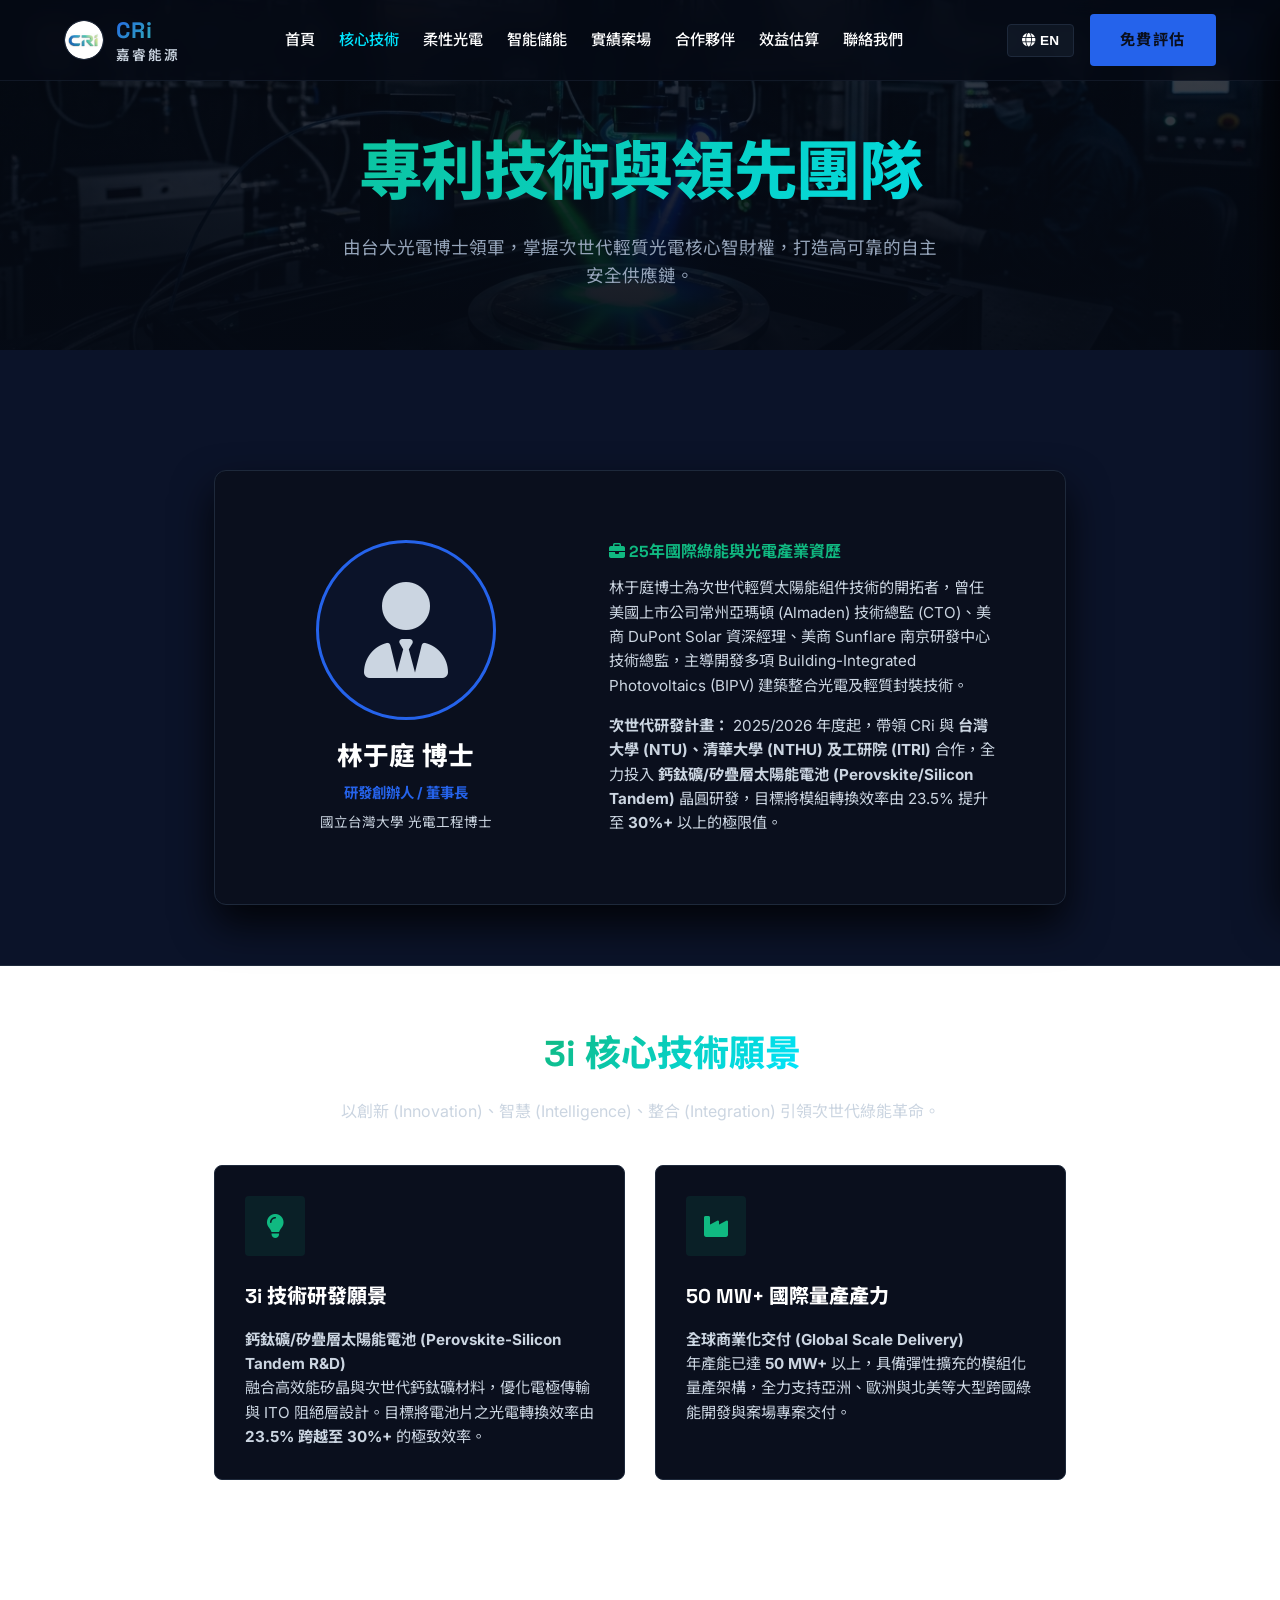
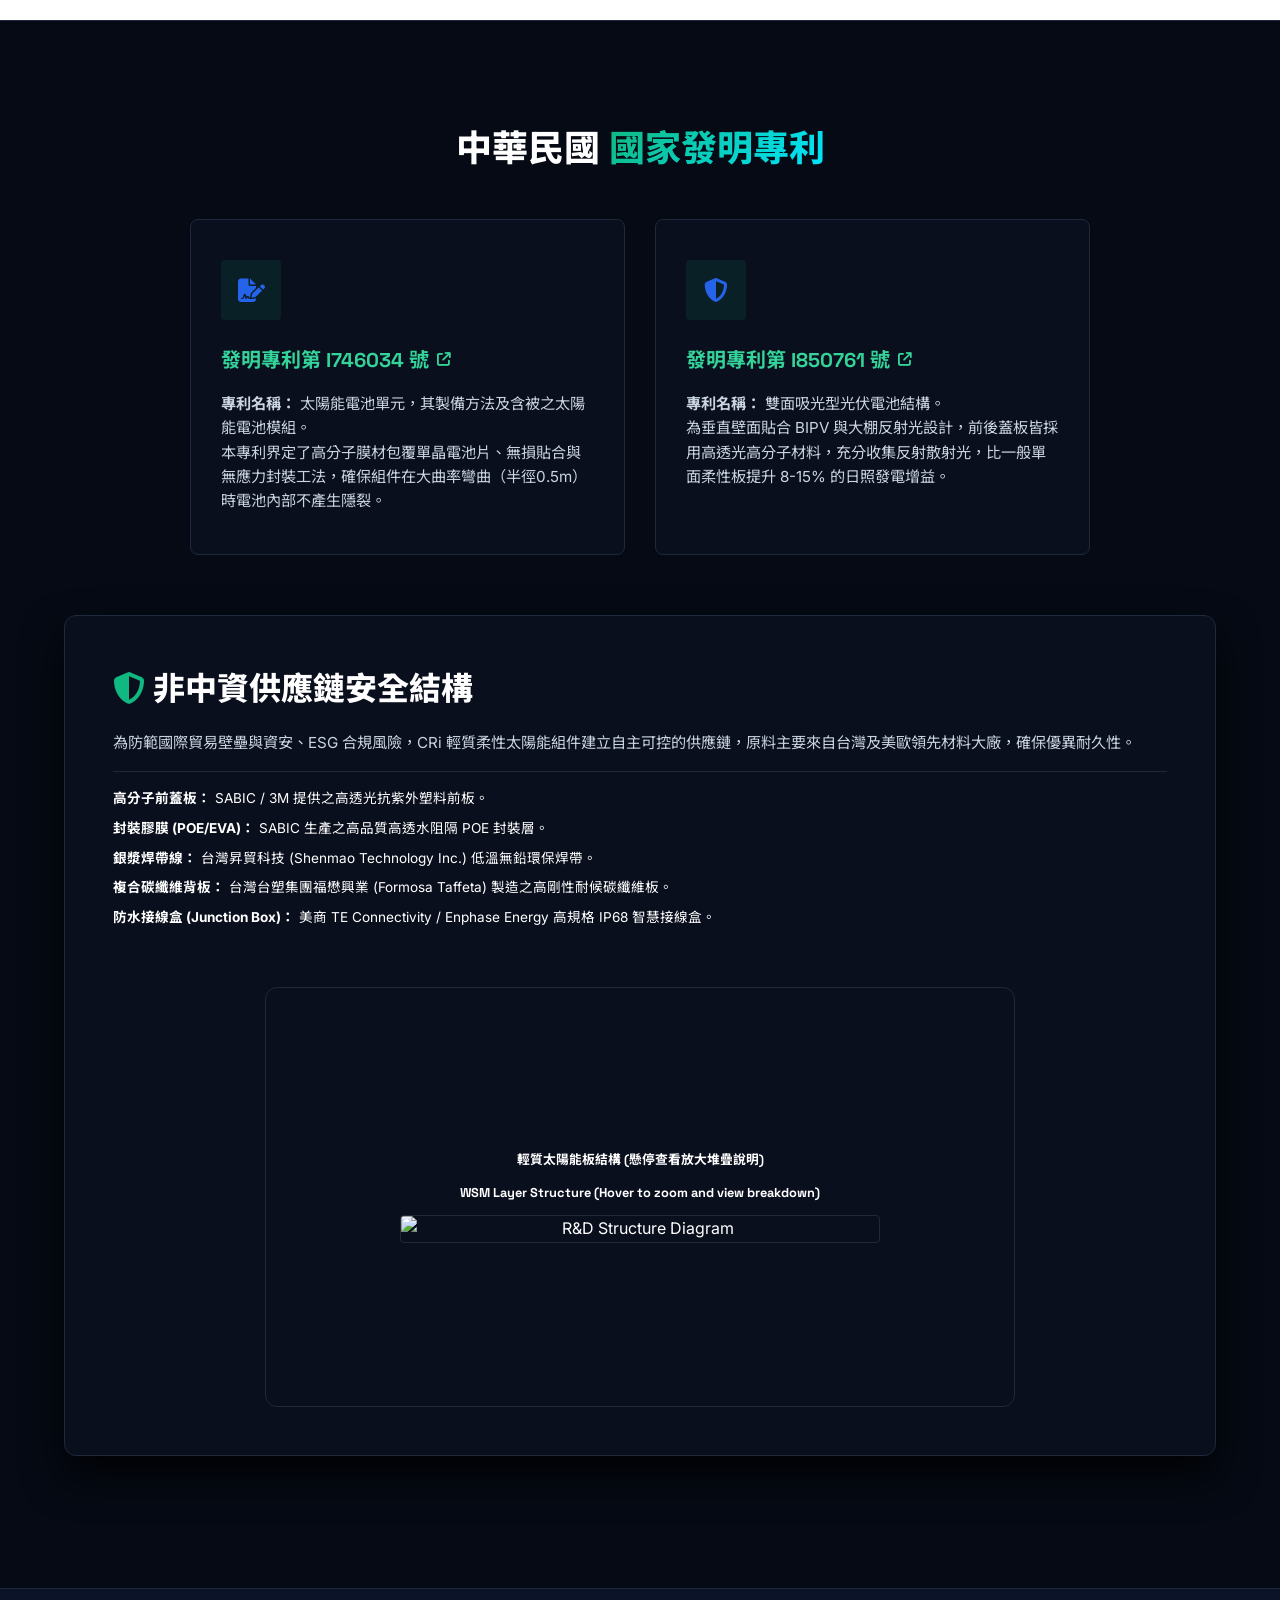
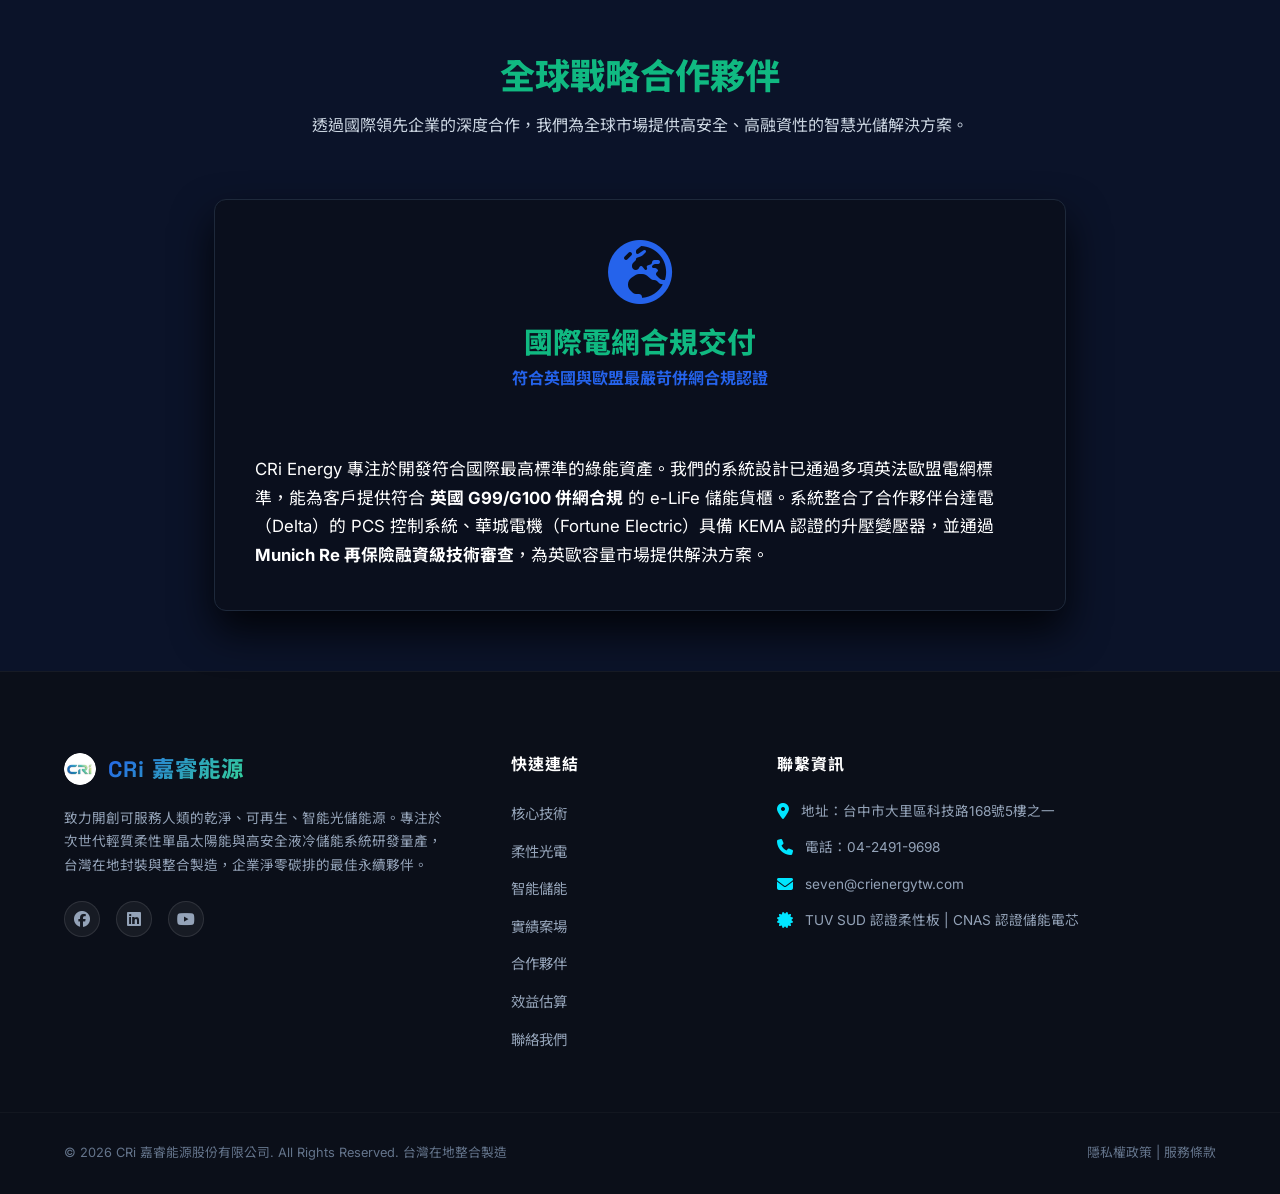
==== about.html @ d28ad7f2 "Add files via upload" ====
<!DOCTYPE html>
<html lang="zh-Hant">
<head>
    <meta charset="UTF-8">
    <meta name="viewport" content="width=device-width, initial-scale=1.0">
    <title>核心技術與國家發明專利 | CRi 嘉睿能源</title>
    <meta name="description" content="深入了解 CRi 嘉睿能源的次世代 3i 綠能研發架構。與台大、清大、工研院合作開發 30%+ 鈣鈦礦-矽疊層電池，擁有多項中華民國國家發明專利，建立自主可控的非中資供應鏈。">
    <meta name="keywords" content="光伏專利, 鈣鈦礦太陽能, 疊層電池研發, 雙面吸光型光伏, 非中資供應鏈, 綠能研發">
    <meta property="og:title" content="核心技術與國家發明專利 | CRi 嘉睿能源">
    <meta property="og:description" content="深入了解 CRi 嘉睿能源的次世代 3i 綠能研發架構。與台大、清大、工研院合作開發 30%+ 鈣鈦礦-矽疊層電池，擁有多項中華民國國家發明專利，建立自主可控的非中資供應鏈。">
    <meta property="og:type" content="website">
    <meta property="og:url" content="http://localhost:8000/about.html">
    <meta property="og:image" content="http://localhost:8000/images/logo.png">
    <!-- Google Fonts -->
    <link rel="preconnect" href="https://fonts.googleapis.com">
    <link rel="preconnect" href="https://fonts.gstatic.com" crossorigin>
    <link href="https://fonts.googleapis.com/css2?family=Space+Grotesk:wght@400;500;600;700&family=Inter:wght@400;500;600;700&family=Noto+Sans+TC:wght@300;400;500;700&display=swap" rel="stylesheet">
    <!-- FontAwesome for Icons -->
    <link rel="stylesheet" href="https://cdnjs.cloudflare.com/ajax/libs/font-awesome/6.4.0/css/all.min.css">
    <!-- Custom Style Sheet -->
    <link rel="stylesheet" href="styles.css">
</head>
<body class="lang-zh">
    <!-- Navigation Header -->
    <header class="header">
        <div class="container nav-container">
            <a href="index.html" class="logo">
                <img src="images/logo.png" alt="CRi Logo" width="40" height="40" style="border-radius:50%; object-fit:cover; border: 1.5px solid var(--border);">
                <div class="logo-text">
                    <span class="brand-cri">CRi</span>
                    <span class="brand-name" lang="zh">嘉睿能源</span>
                    <span class="brand-name" lang="en">Energy</span>
                </div>
            </a>

            <nav class="nav-links">
                <a href="index.html"><span lang="zh">首頁</span><span lang="en">Home</span></a>
                <a href="about.html" class="active"><span lang="zh">核心技術</span><span lang="en">Tech</span></a>
                <a href="products-solar.html"><span lang="zh">柔性光電</span><span lang="en">Solar</span></a>
                <a href="products-storage.html"><span lang="zh">智能儲能</span><span lang="en">Storage</span></a>
                <a href="cases.html"><span lang="zh">實績案場</span><span lang="en">Cases</span></a>
                <a href="partnerships.html"><span lang="zh">合作夥伴</span><span lang="en">Partnerships</span></a>
                <a href="calculator.html"><span lang="zh">效益估算</span><span lang="en">ROI Calc</span></a>
                <a href="contact.html"><span lang="zh">聯絡我們</span><span lang="en">Contact</span></a>
            </nav>

            <div class="header-actions">
                <button class="lang-switch-btn" id="langToggle">
                    <span lang="zh"><i class="fa-solid fa-globe"></i> EN</span>
                    <span lang="en"><i class="fa-solid fa-globe"></i> 繁中</span>
                </button>
                <a href="contact.html" class="btn btn-accent nav-cta">
                    <span lang="zh">免費評估</span>
                    <span lang="en">Free Quote</span>
                </a>
                <button class="mobile-nav-toggle" aria-label="Toggle navigation">
                    <i class="fa-solid fa-bars"></i>
                </button>
            </div>
        </div>
    </header>

    <!-- Mobile Drawer Navigation -->
    <div class="mobile-drawer">
        <div class="drawer-header">
            <span class="brand-cri">CRi 嘉睿能源</span>
            <button class="drawer-close"><i class="fa-solid fa-xmark"></i></button>
        </div>
        <nav class="drawer-links">
            <a href="index.html" class="drawer-link"><span lang="zh">首頁</span><span lang="en">Home</span></a>
            <a href="about.html" class="drawer-link active"><span lang="zh">核心技術</span><span lang="en">Tech</span></a>
            <a href="products-solar.html" class="drawer-link"><span lang="zh">柔性光電</span><span lang="en">Solar</span></a>
            <a href="products-storage.html" class="drawer-link"><span lang="zh">智能儲能</span><span lang="en">Storage</span></a>
            <a href="cases.html" class="drawer-link"><span lang="zh">實績案場</span><span lang="en">Cases</span></a>
            <a href="partnerships.html" class="drawer-link"><span lang="zh">合作夥伴</span><span lang="en">Partnerships</span></a>
            <a href="calculator.html" class="drawer-link"><span lang="zh">效益估算</span><span lang="en">ROI Calc</span></a>
            <a href="contact.html" class="drawer-link"><span lang="zh">聯絡我們</span><span lang="en">Contact</span></a>
            <a href="contact.html" class="drawer-link btn btn-accent text-center mt-2"><span lang="zh">免費評估</span><span lang="en">Free Quote</span></a>
        </nav>
    </div>

    <!-- Inner Hero -->
    <section class="hero-section hero-about" style="padding: 120px 0 60px 0;">
        <div class="container text-center">
            <h1 lang="zh" class="gradient-text inner-hero-title">專利技術與領先團隊</h1>
            <h1 lang="en" class="gradient-text inner-hero-title">Technology & Patents</h1>
            <p lang="zh" style="color: #94a3b8; font-size: 1.1rem; max-width: 600px; margin: 16px auto 0 auto;">由台大光電博士領軍，掌握次世代輕質光電核心智財權，打造高可靠的自主安全供應鏈。</p>
            <p lang="en" style="color: #94a3b8; font-size: 1.1rem; max-width: 600px; margin: 16px auto 0 auto;">Led by photonics Ph.D. with global green tech patents, creating secure non-China supply chains.</p>
        </div>
    </section>

    <!-- Leadership Section -->
    <section class="section bg-light" style="padding: 60px 0;">
        <div class="container" style="max-width:900px;">
            <div class="repower-highlight-box" style="background:var(--light); color:var(--dark); border:1px solid var(--border); grid-template-columns: 0.8fr 1.2fr;">
                <div style="text-align:center; padding: 20px;">
                    <div style="width:180px; height:180px; border-radius:50%; background:var(--light-bg); margin: 0 auto 16px auto; overflow:hidden; border:3px solid var(--accent); display:flex; align-items:center; justify-content:center;">
                        <i class="fa-solid fa-user-tie" style="font-size:6rem; color:var(--gray);"></i>
                    </div>
                    <h3 style="font-size:1.6rem; font-weight:800; color:var(--dark); margin-bottom:4px;">林于庭 博士</h3>
                    <p style="color:var(--accent); font-weight:700; font-size:0.9rem;" lang="zh">研發創辦人 / 董事長</p>
                    <p style="color:var(--accent); font-weight:700; font-size:0.9rem;" lang="en">Founder & Chairman</p>
                    <span style="font-size:0.85rem; color:var(--gray); display:block; margin-top:8px;" lang="zh">國立台灣大學 光電工程博士</span>
                    <span style="font-size:0.85rem; color:var(--gray); display:block; margin-top:8px;" lang="en">Ph.D. in Photonics (NTU)</span>
                </div>
                <div style="padding: 20px;">
                    <h4 lang="zh" style="font-weight:700; margin-bottom:12px; color:var(--primary);"><i class="fa-solid fa-briefcase"></i> 25年國際綠能與光電產業資歷</h4>
                    <h4 lang="en" style="font-weight:700; margin-bottom:12px; color:var(--primary);"><i class="fa-solid fa-briefcase"></i> 25 Years of Global Green Tech Experience</h4>
                    
                    <p lang="zh" style="font-size:0.95rem; color:var(--gray); line-height:1.6; margin-bottom:16px;">
                        林于庭博士為次世代輕質太陽能組件技術的開拓者，曾任美國上市公司常州亞瑪頓 (Almaden) 技術總監 (CTO)、美商 DuPont Solar 資深經理、美商 Sunflare 南京研發中心技術總監，主導開發多項 Building-Integrated Photovoltaics (BIPV) 建築整合光電及輕質封裝技術。
                    </p>
                    <p lang="en" style="font-size:0.95rem; color:var(--gray); line-height:1.6; margin-bottom:16px;">
                        Dr. Yu-Ting Lin is a pioneer in weightless solar module technology. Formerly served as CTO of Changzhou Almaden (SHE:002623), Senior Manager at DuPont Solar (US), and CTO of Sunflare Nanjing R&D Center. He has led multiple BIPV and lightweight encapsulation systems globally.
                    </p>
                    
                    <p lang="zh" style="font-size:0.95rem; color:var(--gray); line-height:1.6;">
                        <strong>次世代研發計畫：</strong> 2025/2026 年度起，帶領 CRi 與 <strong>台灣大學 (NTU)、清華大學 (NTHU) 及工研院 (ITRI)</strong> 合作，全力投入 <strong>鈣鈦礦/矽疊層太陽能電池 (Perovskite/Silicon Tandem)</strong> 晶圓研發，目標將模組轉換效率由 23.5% 提升至 <strong>30%+</strong> 以上的極限值。
                    </p>
                    <p lang="en" style="font-size:0.95rem; color:var(--gray); line-height:1.6;">
                        <strong>Next-Gen R&D:</strong> From 2025/2026 onwards, leading CRi's joint research with <strong>National Taiwan University (NTU), National Tsing Hua University (NTHU), and ITRI</strong> on <strong>Perovskite/Silicon Tandem</strong> cell wafers, targeting conversions of <strong>30%++</strong>.
                    </p>
                </div>
            </div>
        </div>
    </section>

    <!-- 3i Vision & Production Capacity Section -->
    <section class="section bg-dark" style="padding: 60px 0; border-top: 1px solid var(--border); border-bottom: 1px solid var(--border);">
        <div class="container" style="max-width: 900px; margin: 0 auto;">
            <div class="section-header text-center" style="margin-bottom: 40px;">
                <h2 lang="zh" class="section-title" style="color: var(--dark);">CRi <span class="gradient-text">3i 核心技術願景</span></h2>
                <h2 lang="en" class="section-title" style="color: var(--dark);">CRi <span class="gradient-text">3i Core Tech Vision</span></h2>
                <p lang="zh" style="color: var(--gray); font-size: 1rem; margin-top: 8px;">以創新 (Innovation)、智慧 (Intelligence)、整合 (Integration) 引領次世代綠能革命。</p>
                <p lang="en" style="color: var(--gray); font-size: 1rem; margin-top: 8px;">Driving the next solar era through innovation, intelligence, and integrated energy platforms.</p>
            </div>

            <div class="features-grid" style="grid-template-columns: repeat(2, 1fr); gap: 30px;">
                <!-- 3i Vision Card -->
                <div class="feature-card" style="background: var(--light); border: 1px solid var(--border); padding: 30px; border-radius: var(--radius-md);">
                    <div class="card-icon" style="color: var(--primary);"><i class="fa-solid fa-lightbulb"></i></div>
                    <h3 lang="zh" style="font-weight: 800; color: var(--dark);">3i 技術研發願景</h3>
                    <h3 lang="en" style="font-weight: 800; color: var(--dark);">3i Tech Vision</h3>
                    <p lang="zh" style="color: var(--gray); font-size: 0.95rem; line-height: 1.6;">
                        <strong>鈣鈦礦/矽疊層太陽能電池 (Perovskite-Silicon Tandem R&D)</strong><br>
                        融合高效能矽晶與次世代鈣鈦礦材料，優化電極傳輸與 ITO 阻絕層設計。目標將電池片之光電轉換效率由 <strong>23.5% 跨越至 30%+</strong> 的極致效率。
                    </p>
                    <p lang="en" style="color: var(--gray); font-size: 0.95rem; line-height: 1.6;">
                        <strong>Perovskite-Silicon Tandem Wafer R&D</strong><br>
                        Optimizing charge transport layers and ITO interfaces to break physical limits, pushing cell conversion efficiency from 23.5% to over 30%.
                    </p>
                </div>

                <!-- Production Capacity Card -->
                <div class="feature-card" style="background: var(--light); border: 1px solid var(--border); padding: 30px; border-radius: var(--radius-md);">
                    <div class="card-icon" style="color: var(--primary);"><i class="fa-solid fa-industry"></i></div>
                    <h3 lang="zh" style="font-weight: 800; color: var(--dark);">50 MW+ 國際量產產力</h3>
                    <h3 lang="en" style="font-weight: 800; color: var(--dark);">50 MW+ Manufacturing</h3>
                    <p lang="zh" style="color: var(--gray); font-size: 0.95rem; line-height: 1.6;">
                        <strong>全球商業化交付 (Global Scale Delivery)</strong><br>
                        年產能已達 <strong>50 MW+</strong> 以上，具備彈性擴充的模組化量產架構，全力支持亞洲、歐洲與北美等大型跨國綠能開發與案場專案交付。
                    </p>
                    <p lang="en" style="color: var(--gray); font-size: 0.95rem; line-height: 1.6;">
                        <strong>Flexible Global Deployment Capacity</strong><br>
                        Over 50 MW+ annual production capacity, built on a modular scalable manufacturing architecture that fully supports project deliveries in Asia, Europe, and North America.
                    </p>
                </div>
            </div>
        </div>
    </section>

    <!-- Technical Details -->
    <section class="section">
        <div class="container">
            <!-- Patents Section -->
            <div class="section-header text-center" style="margin-bottom: 40px;">
                <h2 lang="zh" class="section-title">中華民國 <span class="gradient-text">國家發明專利</span></h2>
                <h2 lang="en" class="section-title">ROC Patent <span class="gradient-text">Certifications</span></h2>
            </div>
            
            <div class="features-grid" style="max-width: 900px; margin: 0 auto 60px auto;">
                <div class="feature-card" style="background:var(--light); border:1px solid var(--border);">
                    <div class="card-icon" style="color:var(--accent);"><i class="fa-solid fa-file-signature"></i></div>
                    <h3 lang="zh">
                        <a href="https://patents.google.com/patent/TWI746034B/zh" target="_blank" style="color: var(--primary-light); text-decoration: none; display: inline-flex; align-items: center; gap: 8px;">
                            發明專利第 I746034 號 <i class="fa-solid fa-arrow-up-right-from-square" style="font-size: 0.85rem;"></i>
                        </a>
                    </h3>
                    <h3 lang="en">
                        <a href="https://patents.google.com/patent/TWI746034B/zh" target="_blank" style="color: var(--primary-light); text-decoration: none; display: inline-flex; align-items: center; gap: 8px;">
                            Patent No. I746034 <i class="fa-solid fa-arrow-up-right-from-square" style="font-size: 0.85rem;"></i>
                        </a>
                    </h3>
                    <p lang="zh"><strong>專利名稱：</strong> 太陽能電池單元，其製備方法及含被之太陽能電池模組。<br>本專利界定了高分子膜材包覆單晶電池片、無損貼合與無應力封裝工法，確保組件在大曲率彎曲（半徑0.5m）時電池內部不產生隱裂。</p>
                    <p lang="en"><strong>Patent Name:</strong> Solar cell unit, fabrication method, and module encapsulation. Defines stress-free polymer encapsulation layout, ensuring zero cell micro-cracks under large bending curvature (radius 0.5m).</p>
                </div>
                <div class="feature-card" style="background:var(--light); border:1px solid var(--border);">
                    <div class="card-icon" style="color:var(--accent);"><i class="fa-solid fa-shield-halved"></i></div>
                    <h3 lang="zh">
                        <a href="https://patents.google.com/patent/TWI850761B/zh" target="_blank" style="color: var(--primary-light); text-decoration: none; display: inline-flex; align-items: center; gap: 8px;">
                            發明專利第 I850761 號 <i class="fa-solid fa-arrow-up-right-from-square" style="font-size: 0.85rem;"></i>
                        </a>
                    </h3>
                    <h3 lang="en">
                        <a href="https://patents.google.com/patent/TWI850761B/zh" target="_blank" style="color: var(--primary-light); text-decoration: none; display: inline-flex; align-items: center; gap: 8px;">
                            Patent No. I850761 <i class="fa-solid fa-arrow-up-right-from-square" style="font-size: 0.85rem;"></i>
                        </a>
                    </h3>
                    <p lang="zh"><strong>專利名稱：</strong> 雙面吸光型光伏電池結構。<br>為垂直壁面貼合 BIPV 與大棚反射光設計，前後蓋板皆採用高透光高分子材料，充分收集反射散射光，比一般單面柔性板提升 8-15% 的日照發電增益。</p>
                    <p lang="en"><strong>Patent Name:</strong> Double-sided absorption photovoltaic cell structures. Designed for vertical BIPV wall panels and agricultural greenhouses, collecting ambient reflection to add 8-15% generation gains.</p>
                </div>
            </div>

            <!-- Supply Chain Structure -->
            <div class="repower-highlight-box repower-single-col mb-2" style="background:var(--light); border:1px solid var(--border); color:var(--dark);">
                <div class="repower-content">
                    <h2 lang="zh" style="font-family:var(--font-heading); font-weight:800; font-size:2rem; margin-bottom:16px;"><i class="fa-solid fa-shield-halved text-success"></i> 非中資供應鏈安全結構</h2>
                    <h2 lang="en" style="font-family:var(--font-heading); font-weight:800; font-size:2rem; margin-bottom:16px;"><i class="fa-solid fa-shield-halved text-success"></i> Secure Non-China Supply Chain</h2>
                    
                    <p lang="zh" style="color:var(--gray); margin-bottom:16px;">
                        為防範國際貿易壁壘與資安、ESG 合規風險，CRi 輕質柔性太陽能組件建立自主可控的供應鏈，原料主要來自台灣及美歐領先材料大廠，確保優異耐久性。
                    </p>
                    <p lang="en" style="color:var(--gray); margin-bottom:16px;">
                        To mitigate trade barriers and comply with strict ESG regulations, CRi established a reliable supply chain partnering with leading US, European, and Taiwanese manufacturers.
                    </p>
                    
                    <ul class="product-specs-list" style="border-color:var(--border);">
                        <li>
                            <strong><span lang="zh">高分子前蓋板：</span><span lang="en">Front Membrane:</span></strong> 
                            <span lang="zh">SABIC / 3M 提供之高透光抗紫外塑料前板。</span>
                            <span lang="en">SABIC / 3M high-transmittance anti-UV protective polymer sheets.</span>
                        </li>
                        <li>
                            <strong><span lang="zh">封裝膠膜 (POE/EVA)：</span><span lang="en">Encapsulation Film:</span></strong> 
                            <span lang="zh">SABIC 生產之高品質高透水阻隔 POE 封裝層。</span>
                            <span lang="en">High density water-barrier POE encapsulation layers by SABIC.</span>
                        </li>
                        <li>
                            <strong><span lang="zh">銀漿焊帶線：</span><span lang="en">Ribbon Wire:</span></strong> 
                            <span lang="zh">台灣昇貿科技 (Shenmao Technology Inc.) 低溫無鉛環保焊帶。</span>
                            <span lang="en">Low-temperature lead-free ribbons by Taiwan Shenmao Technology.</span>
                        </li>
                        <li>
                            <strong><span lang="zh">複合碳纖維背板：</span><span lang="en">Carbon Backsheet:</span></strong> 
                            <span lang="zh">台灣台塑集團福懋興業 (Formosa Taffeta) 製造之高剛性耐候碳纖維板。</span>
                            <span lang="en">Formosa Taffeta (Taiwan Formosa Plastics Group) durable carbon fiber panels.</span>
                        </li>
                        <li>
                            <strong><span lang="zh">防水接線盒 (Junction Box)：</span><span lang="en">Junction Box:</span></strong> 
                            <span lang="zh">美商 TE Connectivity / Enphase Energy 高規格 IP68 智慧接線盒。</span>
                            <span lang="en">IP68 high-spec junction boxes by US TE Connectivity / Enphase Energy.</span>
                        </li>
                    </ul>
                </div>
                <div class="repower-diagram interactive-wsm-diagram" style="background:var(--light); border-color:var(--border); position: relative; overflow: hidden; min-height: 420px; display: flex; flex-direction: column; align-items: center; justify-content: center; padding: 24px; border-radius: var(--radius-lg);">
                    <div class="diagram-label lang-zh" style="color:var(--dark); z-index: 5; margin-bottom: 12px; font-weight: 700;">輕質太陽能板結構 (懸停查看放大堆疊說明)</div>
                    <div class="diagram-label lang-en" style="color:var(--dark); z-index: 5; margin-bottom: 12px; font-weight: 700;">WSM Layer Structure (Hover to zoom and view breakdown)</div>
                    
                    <div class="wsm-img-wrapper" style="position: relative; width: 100%; max-width: 480px; overflow: hidden; transition: transform 0.5s ease; cursor: zoom-in;">
                        <img src="images/solar_structure.png" alt="R&D Structure Diagram" class="wsm-main-img" style="width:100%; height:auto; transition: transform 0.5s ease; border-radius: var(--radius-sm); border: 1px solid var(--border);">
                    </div>
                    
                    <!-- Hover Zoom Overlay Info Card -->
                    <div class="wsm-hover-overlay" style="position: absolute; bottom: -100%; left: 0; width: 100%; height: 100%; background: rgba(10, 15, 29, 0.98); backdrop-filter: blur(12px); transition: all 0.4s ease; padding: 30px; display: flex; flex-direction: column; justify-content: center; z-index: 10; border-radius: var(--radius-lg);">
                        <h4 lang="zh" style="color: var(--primary-light); font-weight: 800; font-size: 1.25rem; margin-bottom: 16px; display: flex; align-items: center; gap: 8px; justify-content: center;"><i class="fa-solid fa-magnifying-glass-plus"></i> WSM 輕質材料堆疊結構詳解</h4>
                        <h4 lang="en" style="color: var(--primary-light); font-weight: 800; font-size: 1.25rem; margin-bottom: 16px; display: flex; align-items: center; gap: 8px; justify-content: center;"><i class="fa-solid fa-magnifying-glass-plus"></i> WSM Layer Breakdown</h4>
                        
                        <div style="display: grid; grid-template-columns: 1fr; gap: 12px; font-size: 0.9rem; text-align: left; max-width: 600px; margin: 0 auto;">
                            <div style="border-left: 3px solid var(--primary); padding-left: 12px;">
                                <strong style="color: var(--dark);">1. 高分子前蓋板：</strong> <span style="color: var(--gray);">SABIC / 3M 提供。抗衝擊、抗冰雹與抗紫外線，高透光率 &gt;93%。</span>
                            </div>
                            <div style="border-left: 3px solid var(--primary); padding-left: 12px;">
                                <strong style="color: var(--dark);">2. POE 阻水封裝層：</strong> <span style="color: var(--gray);">SABIC 提供。防潮阻水度比傳統 EVA 提升 100 倍，防止電磁衰減。</span>
                            </div>
                            <div style="border-left: 3px solid var(--primary); padding-left: 12px;">
                                <strong style="color: var(--dark);">3. 高效單晶電池片：</strong> <span style="color: var(--gray);">CRi 3i 技術。轉換效率高，具備高分子包覆無應力封裝防隱裂。</span>
                            </div>
                            <div style="border-left: 3px solid var(--primary); padding-left: 12px;">
                                <strong style="color: var(--dark);">4. 複合碳纖維背板：</strong> <span style="color: var(--gray);">台塑集團福懋興業提供。高剛性、防風壓，代替傳統鋼構極致輕量。</span>
                            </div>
                            <div style="border-left: 3px solid var(--primary); padding-left: 12px;">
                                <strong style="color: var(--dark);">5. 氣候級結構背膠：</strong> <span style="color: var(--gray);">直接貼合浪板免鑽孔，抗拉拔與老化，不漏水，維持原廠保固。</span>
                            </div>
                        </div>
                    </div>
                </div>
            </div>
        </div>
    </section>

    <!-- Strategic Alliance Section -->
    <section class="section bg-light" style="padding: 60px 0; border-top: 1px solid var(--border);">
        <div class="container" style="max-width: 900px; margin: 0 auto;">
            <div class="section-header text-center" style="margin-bottom: 40px;">
                <h2 lang="zh" style="font-weight: 800; font-size: 2.2rem; color: var(--primary);">全球戰略合作夥伴</h2>
                <h2 lang="en" style="font-weight: 800; font-size: 2.2rem; color: var(--primary);">Global Strategic Alliances</h2>
                <p lang="zh" style="color: var(--gray); font-size: 1rem; margin-top: 8px;">透過國際領先企業的深度合作，我們為全球市場提供高安全、高融資性的智慧光儲解決方案。</p>
                <p lang="en" style="color: var(--gray); font-size: 1rem; margin-top: 8px;">Accelerating international expansion and delivery compliance through tier-one global energy partnerships.</p>
            </div>
            
            <div class="repower-highlight-box" style="background:var(--light); color: var(--dark); border: 1px solid var(--border); grid-template-columns: 1fr; padding: 40px;">
    <div style="text-align: center; margin-bottom: 24px;">
        <i class="fa-solid fa-earth-europe" style="font-size: 4rem; color: var(--accent);"></i>
        <h3 style="font-size: 1.8rem; font-weight: 800; color: var(--primary); margin-top: 16px;">國際電網合規交付</h3>
        <p style="color: var(--accent); font-weight: 700;" lang="zh">符合英國與歐盟最嚴苛併網合規認證</p>
        <p style="color: var(--accent); font-weight: 700;" lang="en">Certified for UK & European Grid Connection Standards</p>
    </div>
    <div>
        <p lang="zh" style="font-size: 1.05rem; line-height: 1.7; color: var(--dark);">
            CRi Energy 專注於開發符合國際最高標準的綠能資產。我們的系統設計已通過多項英法歐盟電網標準，能為客戶提供符合 <strong>英國 G99/G100 併網合規</strong> 的 e-LiFe 儲能貨櫃。系統整合了合作夥伴台達電（Delta）的 PCS 控制系統、華城電機（Fortune Electric）具備 KEMA 認證的升壓變壓器，並通過 <strong>Munich Re 再保險融資級技術審查</strong>，為英歐容量市場提供解決方案。
        </p>
        <p lang="en" style="font-size: 1.05rem; line-height: 1.7; color: var(--dark); margin-top: 12px;">
            CRi Energy is dedicated to engineering renewable energy assets that meet the most rigorous international standards. Our systems are fully certified for European and UK grids, providing <strong>UK G99/G100 grid connection compliance</strong>. By integrating Delta's advanced PCS systems and Fortune Electric's KEMA-certified transformers, our utility-scale systems are fully <strong>backed by Munich Re bankability reviews</strong> and ready for deployment in the UK Capacity Market and ancillary services.
        </p>
    </div>
</div>
        </div>
    </section>

    <!-- Footer -->
    <footer class="footer">
        <div class="container footer-grid">
            <div class="footer-brand">
                <div class="logo">
                    <img src="images/logo.png" alt="CRi Logo" width="32" height="32" style="border-radius:50%; object-fit:cover;">
                    <span class="brand-cri">CRi 嘉睿能源</span>
                </div>
                <p lang="zh" class="footer-desc">致力開創可服務人類的乾淨、可再生、智能光儲能源。專注於次世代輕質柔性單晶太陽能與高安全液冷儲能系統研發量產，台灣在地封裝與整合製造，企業淨零碳排的最佳永續夥伴。</p>
                <p lang="en" class="footer-desc">Committed to developing clean, renewable, and intelligent solar & storage systems that serve humanity. Offering Taiwan-made flexible modules and advanced LFP storage cabinets.</p>
                <div class="social-links">
                    <a href="#" aria-label="Facebook"><i class="fa-brands fa-facebook"></i></a>
                    <a href="#" aria-label="LinkedIn"><i class="fa-brands fa-linkedin"></i></a>
                    <a href="#" aria-label="YouTube"><i class="fa-brands fa-youtube"></i></a>
                </div>
            </div>

            <div class="footer-links">
                <h4 lang="zh">快速連結</h4>
                <h4 lang="en">Quick Links</h4>
                <ul>
                    <li><a href="about.html"><span lang="zh">核心技術</span><span lang="en">Tech</span></a></li>
                    <li><a href="products-solar.html"><span lang="zh">柔性光電</span><span lang="en">Solar</span></a></li>
                    <li><a href="products-storage.html"><span lang="zh">智能儲能</span><span lang="en">Storage</span></a></li>
                    <li><a href="cases.html"><span lang="zh">實績案場</span><span lang="en">Cases</span></a></li>
                    <li><a href="partnerships.html"><span lang="zh">合作夥伴</span><span lang="en">Partnerships</span></a></li>
                    <li><a href="calculator.html"><span lang="zh">效益估算</span><span lang="en">ROI Calc</span></a></li>
                    <li><a href="contact.html"><span lang="zh">聯絡我們</span><span lang="en">Contact</span></a></li>
                </ul>
            </div>

            <div class="footer-contact">
                <h4 lang="zh">聯繫資訊</h4>
                <h4 lang="en">Contact Info</h4>
                <ul class="contact-list">
                    <li><i class="fa-solid fa-location-dot"></i> <span lang="zh">地址：台中市大里區科技路168號5樓之一</span><span lang="en">Address: 5F.-1, No. 168, Keji Rd., Dali Dist., Taichung City, Taiwan</span></li>
                    <li><i class="fa-solid fa-phone"></i> <span lang="zh">電話：04-2491-9698</span><span lang="en">Phone: +886-4-2491-9698</span></li>
                    <li><i class="fa-solid fa-envelope"></i> seven@crienergytw.com</li>
                    <li><i class="fa-solid fa-certificate"></i> <span lang="zh">TUV SUD 認證柔性板 | CNAS 認證儲能電芯</span><span lang="en">TUV SUD Certified Solar | CNAS Certified Cells</span></li>
                </ul>
            </div>
        </div>

        <div class="footer-bottom">
            <div class="container footer-bottom-flex">
                <p>&copy; 2026 CRi 嘉睿能源股份有限公司. All Rights Reserved. <span lang="zh">台灣在地整合製造</span><span lang="en">Integrated in Taiwan</span></p>
                <p>
                    <a href="#"><span lang="zh">隱私權政策</span><span lang="en">Privacy Policy</span></a> | 
                    <a href="#"><span lang="zh">服務條款</span><span lang="en">Terms of Service</span></a>
                </p>
            </div>
        </div>
    </footer>

    <!-- Custom Script -->
    <script src="script.js"></script>
</body>
</html>
---- styles.css ----
/* Core Variables & Reset - CRi Dark Tech-Sustainable Theme */
:root {
    --primary: #10b981; /* Emerald Green (Sustainability) */
    --primary-light: #34d399;
    --primary-glow: rgba(16, 185, 129, 0.1);
    --accent: #2563eb; /* Cobalt Blue (Technology) */
    --accent-light: #00e5ff; /* Electric Cyan (Tech highlights) */
    --accent-glow: rgba(0, 229, 255, 0.15);
    --dark: #ffffff; /* White text for main headings */
    --dark-surface: #0a0f1d;
    --light: #0a0f1d; /* Card & container background */
    --light-bg: #0b1329; /* Section backgrounds */
    --gray: #cbd5e1; /* Muted text Slate-400 */
    --border: #1e293b; /* Thin slate border */
    --success: #10b981; /* Emerald Green */
    
    --font-heading: 'Space Grotesk', 'Outfit', 'Noto Sans TC', sans-serif;
    --font-body: 'Inter', 'Noto Sans TC', sans-serif;
    
    --shadow-sm: 0 2px 4px rgba(0,0,0,0.4);
    --shadow-md: 0 10px 20px rgba(0,0,0,0.6);
    --shadow-lg: 0 20px 40px rgba(0,0,0,0.8);
    
    --radius-sm: 4px;
    --radius-md: 8px;
    --radius-lg: 12px;
    
    --transition: all 0.3s cubic-bezier(0.4, 0, 0.2, 1);
}

* {
    box-sizing: border-box;
    margin: 0;
    padding: 0;
}

html {
    scroll-behavior: smooth;
    font-size: 16px;
}

body {
    font-family: var(--font-body);
    background-color: #050a14; /* Pure deep navy background */
    color: var(--gray); /* Use Slate-400 body text color */
    line-height: 1.6;
    overflow-x: hidden;
}

h1, h2, h3, h4, h5, h6 {
    color: var(--dark);
    font-family: var(--font-heading);
}

/* Bilingual Show/Hide System */
body.lang-zh [lang="en"] {
    display: none !important;
}

body.lang-en [lang="zh"] {
    display: none !important;
}

/* Grid & Layout Containers */
.container {
    width: 100%;
    max-width: 1200px;
    margin: 0 auto;
    padding: 0 24px;
}

.max-width-md {
    max-width: 800px;
}

.section {
    padding: 100px 0;
}

.bg-light {
    background-color: var(--light-bg);
}

.bg-dark {
    background-color: var(--dark);
}

.text-white {
    color: var(--light) !important;
}

.text-gray {
    color: var(--gray) !important;
}

.text-center {
    text-align: center;
}

.mb-1 { margin-bottom: 16px; }
.mb-2 { margin-bottom: 32px; }
.mt-2 { margin-top: 32px; }
.mt-3 { margin-top: 48px; }

.py-2 {
    padding-top: 8px !important;
    padding-bottom: 8px !important;
}

/* Buttons & Interactive Elements */
.btn {
    display: inline-flex;
    align-items: center;
    justify-content: center;
    padding: 12px 28px;
    font-family: var(--font-heading);
    font-weight: 700;
    font-size: 0.95rem;
    text-transform: uppercase;
    letter-spacing: 1.5px;
    border-radius: var(--radius-sm);
    border: 2px solid transparent;
    cursor: pointer;
    text-decoration: none;
    transition: var(--transition);
}

.btn-accent {
    background-color: var(--accent);
    color: var(--light);
}

.btn-accent:hover {
    background-color: var(--accent-light);
    transform: translateY(-2px);
    box-shadow: 0 8px 20px var(--accent-glow);
}

.btn-outline {
    background-color: transparent;
    border-color: var(--primary);
    color: var(--dark);
}

.btn-outline:hover {
    background-color: var(--primary);
    color: var(--light);
    transform: translateY(-2px);
}

.btn-lg {
    padding: 16px 36px;
    font-size: 1.1rem;
    border-radius: var(--radius-md);
}

.btn-block {
    display: flex;
    width: 100%;
}

.text-success {
    color: var(--success) !important;
}

.text-accent {
    color: var(--accent) !important;
}

.text-warning {
    color: #f39c12 !important;
}

/* Header & Navigation */
.header {
    position: fixed;
    top: 0;
    left: 0;
    width: 100%;
    z-index: 1000;
    background-color: rgba(5, 10, 20, 0.85);
    backdrop-filter: blur(12px);
    border-bottom: 1px solid rgba(30, 41, 59, 0.5);
    transition: var(--transition);
}

.header.scrolled {
    background-color: rgba(5, 10, 20, 0.98);
    box-shadow: var(--shadow-sm);
}

.nav-container {
    display: flex;
    align-items: center;
    justify-content: space-between;
    height: 80px;
}

.logo {
    display: flex;
    align-items: center;
    gap: 12px;
    text-decoration: none;
    color: var(--dark);
}

.logo-text {
    display: flex;
    flex-direction: column;
}

.brand-cri {
    font-family: var(--font-heading);
    font-weight: 800;
    font-size: 1.4rem;
    letter-spacing: 1px;
    background: linear-gradient(135deg, var(--accent), var(--primary-light));
    -webkit-background-clip: text;
    -webkit-text-fill-color: transparent;
}

.brand-name {
    font-size: 0.85rem;
    font-weight: 600;
    color: var(--gray);
    letter-spacing: 2px;
    margin-top: -4px;
}

.nav-links {
    display: flex;
    gap: 24px;
}

.nav-links a {
    text-decoration: none;
    color: var(--dark);
    font-weight: 500;
    transition: var(--transition);
    font-size: 0.95rem;
}

.nav-links a:hover, .nav-links a.active {
    color: var(--accent-light);
}

.header-actions {
    display: flex;
    align-items: center;
    gap: 16px;
}

.lang-switch-btn {
    background: rgba(30, 41, 59, 0.4);
    border: 1px solid var(--border);
    padding: 8px 14px;
    border-radius: var(--radius-sm);
    font-weight: 600;
    font-size: 0.85rem;
    cursor: pointer;
    transition: var(--transition);
    display: inline-flex;
    align-items: center;
    gap: 6px;
    color: var(--dark);
}

.lang-switch-btn:hover {
    background: var(--border);
    color: var(--primary);
}

.mobile-nav-toggle {
    display: none;
    background: none;
    border: none;
    font-size: 1.5rem;
    cursor: pointer;
    color: var(--dark);
}

/* Mobile Drawer */
.mobile-drawer {
    position: fixed;
    top: 0;
    right: -300px;
    width: 300px;
    height: 100%;
    background-color: var(--light);
    z-index: 2000;
    box-shadow: var(--shadow-lg);
    display: flex;
    flex-direction: column;
    padding: 24px;
    transition: right 0.4s cubic-bezier(0.4, 0, 0.2, 1);
}

.mobile-drawer.open {
    right: 0;
}

.drawer-header {
    display: flex;
    align-items: center;
    justify-content: space-between;
    margin-bottom: 40px;
}

.drawer-close {
    background: none;
    border: none;
    font-size: 1.8rem;
    cursor: pointer;
    color: var(--dark);
}

.drawer-links {
    display: flex;
    flex-direction: column;
    gap: 20px;
}

.drawer-links a {
    text-decoration: none;
    color: var(--dark);
    font-size: 1.1rem;
    font-weight: 500;
    padding: 8px 0;
    border-bottom: 1px solid var(--light-bg);
    transition: var(--transition);
}

.drawer-links a:hover, .drawer-links a.active {
    color: var(--accent-light);
}

/* Hero Section */
.hero-section {
    position: relative;
    padding: 180px 0 120px 0;
    background-size: cover;
    background-position: center center;
    background-repeat: no-repeat;
    color: var(--dark);
    overflow: hidden;
}

.hero-section::before {
    content: '';
    position: absolute;
    top: 0;
    left: 0;
    width: 100%;
    height: 100%;
    background: linear-gradient(rgba(5, 10, 20, 0.75) 0%, rgba(5, 10, 20, 0.95) 100%);
    z-index: 1;
    pointer-events: none;
}

.hero-section .container {
    position: relative;
    z-index: 2;
}

/* Page Specific Hero Background Images */
.hero-home { background-image: url('images/bg_home.jpg'); }
.hero-about { background-image: url('images/bg_about.jpg'); }
.hero-solar { background-image: url('images/bg_solar.jpg'); }
.hero-storage { background-image: url('images/bg_storage.jpg'); }
.hero-cases { background-image: url('images/bg_cases.jpg'); }
.hero-partnerships { background-image: url('images/bg_partnerships.jpg'); }
.hero-calculator { background-image: url('images/bg_calculator.jpg'); }
.hero-contact { background-image: url('images/bg_contact.jpg'); }

.hero-bg-glow {
    position: absolute;
    top: -20%;
    right: -10%;
    width: 60%;
    height: 100%;
    background: radial-gradient(circle, rgba(0, 229, 255, 0.15) 0%, rgba(37, 99, 235, 0.1) 50%, rgba(5, 10, 20, 0) 100%);
    z-index: 1;
    pointer-events: none;
}

.hero-container {
    display: grid;
    grid-template-columns: 1.1fr 0.9fr;
    gap: 48px;
    align-items: center;
    position: relative;
    z-index: 2;
}

.tagline {
    display: inline-flex;
    align-items: center;
    gap: 8px;
    background-color: rgba(255,255,255,0.08);
    border: 1px solid rgba(255,255,255,0.15);
    padding: 8px 16px;
    border-radius: 50px;
    font-size: 0.85rem;
    font-weight: 600;
    color: var(--success);
    margin-bottom: 24px;
}

.hero-title {
    font-family: var(--font-heading);
    font-size: 4rem;
    font-weight: 800;
    line-height: 1.15;
    margin-bottom: 24px;
    letter-spacing: -1px;
}

.gradient-text {
    background: linear-gradient(135deg, var(--success), var(--accent-light));
    -webkit-background-clip: text;
    -webkit-text-fill-color: transparent;
}

.hero-subtitle {
    font-size: 1.1rem;
    color: #cbd5e1;
    margin-bottom: 40px;
    max-width: 580px;
}

.hero-buttons {
    display: flex;
    gap: 16px;
    margin-bottom: 60px;
}

.hero-buttons .btn-outline {
    border-color: rgba(255,255,255,0.4);
    color: var(--dark);
}

.hero-buttons .btn-outline:hover {
    background-color: rgba(255,255,255,0.1);
    border-color: var(--dark);
    color: var(--dark);
}

.hero-badges {
    display: flex;
    gap: 40px;
    border-top: 1px solid rgba(255,255,255,0.1);
    padding-top: 30px;
}

.hero-badge {
    display: flex;
    flex-direction: column;
}

.badge-num {
    font-family: var(--font-heading);
    font-size: 2rem;
    font-weight: 800;
    color: var(--success);
}

.badge-unit {
    font-size: 1rem;
    font-weight: 500;
    margin-left: 2px;
}

.badge-label {
    font-size: 0.85rem;
    color: #94a3b8;
    margin-top: 4px;
}

/* Curved Solar Panel Illustration */
.hero-visual {
    display: flex;
    justify-content: center;
    position: relative;
}

.flex-panel-card {
    position: relative;
    width: 100%;
    max-width: 440px;
    height: 440px;
    background: radial-gradient(100% 100% at 0% 0%, rgba(255, 255, 255, 0.05) 0%, rgba(255, 255, 255, 0.01) 100%);
    border: 1px solid rgba(255, 255, 255, 0.1);
    border-radius: var(--radius-lg);
    backdrop-filter: blur(10px);
    display: flex;
    align-items: center;
    justify-content: center;
    padding: 30px;
}

.glow-ring {
    position: absolute;
    width: 80%;
    height: 80%;
    border-radius: 50%;
    border: 2px dashed rgba(0, 119, 182, 0.2);
    animation: rotate 20s linear infinite;
}

.panel-preview {
    position: relative;
    width: 260px;
    height: 320px;
    transform-style: preserve-3d;
    perspective: 800px;
}

.flex-solar-panel {
    position: absolute;
    width: 100%;
    height: 100%;
    background: linear-gradient(135deg, #101e35 0%, #080f1b 100%);
    border: 2px solid rgba(0, 119, 182, 0.6);
    border-radius: var(--radius-md);
    transform: rotateX(25deg) rotateY(-20deg) rotateZ(5deg);
    box-shadow: -15px 25px 30px rgba(0,0,0,0.5);
    overflow: hidden;
    display: grid;
    grid-template-columns: repeat(4, 1fr);
    grid-template-rows: repeat(5, 1fr);
    padding: 8px;
    gap: 4px;
}

.flex-solar-panel::before {
    content: '';
    position: absolute;
    top: 0;
    left: 0;
    right: 0;
    bottom: 0;
    border-radius: inherit;
    background: linear-gradient(135deg, rgba(255,255,255,0.08) 0%, rgba(255,255,255,0) 50%, rgba(0, 119, 182, 0.1) 100%);
    pointer-events: none;
}

/* CSS flexible bending */
.flex-solar-panel {
    transform: rotateX(30deg) rotateY(-25deg) rotateZ(5deg);
    animation: bend 6s ease-in-out infinite alternate;
}

@keyframes bend {
    0% {
        transform: rotateX(25deg) rotateY(-20deg) rotateZ(5deg) scaleY(1);
    }
    100% {
        transform: rotateX(35deg) rotateY(-30deg) rotateZ(-2deg) scaleY(0.92);
        box-shadow: -5px 15px 25px rgba(0, 119, 182, 0.3);
    }
}

.grid-line {
    background-color: rgba(0, 119, 182, 0.2);
}
.grid-line.horizontal {
    grid-column: 1 / -1;
    height: 1px;
}
.grid-line.vertical {
    grid-row: 1 / -1;
    width: 1px;
}

.sun-flare {
    position: absolute;
    top: -50px;
    left: -50px;
    width: 150px;
    height: 150px;
    background: radial-gradient(circle, rgba(255,255,255,0.4) 0%, rgba(255,255,255,0) 70%);
    transform: rotate(-45deg);
    pointer-events: none;
    animation: flare 6s infinite ease-in-out;
}

@keyframes flare {
    0%, 100% { transform: translate(0, 0); opacity: 0.5; }
    50% { transform: translate(250px, 300px); opacity: 0.8; }
}

.floating-data-card {
    position: absolute;
    background: rgba(15, 23, 42, 0.85);
    border: 1px solid rgba(255,255,255,0.1);
    backdrop-filter: blur(8px);
    padding: 12px 16px;
    border-radius: var(--radius-sm);
    display: flex;
    align-items: center;
    gap: 12px;
    box-shadow: var(--shadow-md);
    z-index: 5;
}

.floating-data-card.card-1 {
    top: 40px;
    left: -20px;
    animation: float 4s ease-in-out infinite;
}

.floating-data-card.card-2 {
    bottom: 40px;
    right: -20px;
    animation: float 4s ease-in-out infinite 2s;
}

@keyframes float {
    0%, 100% { transform: translateY(0); }
    50% { transform: translateY(-10px); }
}

.floating-data-card h4 {
    font-size: 0.85rem;
    font-weight: 700;
}

.floating-data-card p {
    font-size: 0.75rem;
    color: #94a3b8;
}

/* Core Advantages section */
.section-title {
    font-family: var(--font-heading);
    font-size: 2.25rem;
    font-weight: 800;
    margin-bottom: 16px;
}

.section-subtitle {
    font-size: 1.05rem;
    color: var(--gray);
    max-width: 700px;
    margin: 0 auto 60px auto;
}

.features-grid {
    display: grid;
    grid-template-columns: repeat(auto-fit, minmax(260px, 1fr));
    gap: 30px;
    margin-bottom: 80px;
}

.feature-card {
    background-color: var(--light);
    border: 1px solid var(--border);
    padding: 40px 30px;
    border-radius: var(--radius-md);
    transition: var(--transition);
}

.feature-card:hover {
    transform: translateY(-8px);
    box-shadow: var(--shadow-md);
    border-color: var(--success);
}

.card-icon {
    width: 60px;
    height: 60px;
    background-color: var(--primary-glow);
    color: var(--primary-light);
    border-radius: var(--radius-sm);
    display: flex;
    align-items: center;
    justify-content: center;
    font-size: 1.5rem;
    margin-bottom: 24px;
    transition: var(--transition);
}

.feature-card:hover .card-icon {
    background-color: var(--primary-light);
    color: var(--light);
}

.feature-card h3 {
    font-family: var(--font-heading);
    font-size: 1.25rem;
    font-weight: 700;
    margin-bottom: 16px;
}

.feature-card p {
    font-size: 0.95rem;
    color: var(--gray);
}

/* Comparison Table */
.comparison-wrapper {
    margin-top: 80px;
}

.comparison-title {
    font-family: var(--font-heading);
    font-size: 1.5rem;
    font-weight: 700;
    margin-bottom: 32px;
}

.comparison-table-scroll {
    overflow-x: auto;
    border-radius: var(--radius-md);
    box-shadow: var(--shadow-md);
    border: 1px solid var(--border);
}

.comparison-table {
    width: 100%;
    border-collapse: collapse;
    min-width: 800px;
    background-color: var(--light);
    text-align: left;
}

.comparison-table th, .comparison-table td {
    padding: 18px 24px;
    border-bottom: 1px solid var(--border);
    font-size: 0.95rem;
}

.comparison-table th {
    font-family: var(--font-heading);
    font-weight: 700;
    background-color: var(--light-bg);
    color: var(--dark);
}

.comparison-table tr:last-child td {
    border-bottom: none;
}

.feature-name {
    font-weight: 700;
    color: var(--dark);
}

.highlight-column {
    background-color: rgba(27, 67, 50, 0.04);
    border-left: 2px solid var(--primary);
    border-right: 2px solid var(--primary);
}

td.highlight-cell {
    background-color: rgba(27, 67, 50, 0.02);
    font-weight: 600;
    border-left: 2px solid var(--primary);
    border-right: 2px solid var(--primary);
    color: var(--primary-light);
}

tr:first-child th.highlight-column {
    border-top: 4px solid var(--primary);
}

/* Product Catalog */
.products-grid {
    display: grid;
    grid-template-columns: repeat(auto-fit, minmax(280px, 1fr));
    gap: 30px;
    margin-bottom: 60px;
}

.product-card {
    background-color: var(--light);
    border: 1px solid var(--border);
    border-radius: var(--radius-md);
    overflow: hidden;
    display: flex;
    flex-direction: column;
    position: relative;
    transition: var(--transition);
}

.product-card:hover {
    transform: translateY(-5px);
    box-shadow: var(--shadow-md);
}

.product-card.featured-card {
    border: 2px solid var(--accent);
    transform: scale(1.02);
    box-shadow: var(--shadow-md);
}

.product-card.featured-card:hover {
    transform: scale(1.02) translateY(-5px);
    box-shadow: var(--shadow-lg);
}

.product-badge {
    position: absolute;
    top: 16px;
    left: 16px;
    background-color: var(--dark);
    color: var(--light);
    padding: 6px 12px;
    font-size: 0.75rem;
    font-weight: 700;
    border-radius: 50px;
    z-index: 5;
    font-family: var(--font-heading);
}

.product-image-placeholder {
    width: 100%;
    height: 200px;
    background-color: #e2e8f0;
    display: flex;
    align-items: center;
    justify-content: center;
    position: relative;
    overflow: hidden;
}

.product-illus {
    width: 80%;
    height: 80%;
    background: linear-gradient(135deg, #1e293b 0%, #0f172a 100%);
    border-radius: var(--radius-sm);
    box-shadow: var(--shadow-sm);
}

/* Custom product line drawings */
.flex-120w {
    width: 60px;
    height: 160px;
    border: 2px solid var(--accent-light);
    background: linear-gradient(to bottom, #101b2b, #070d16);
    background-image: linear-gradient(rgba(0,119,182,0.1) 1px, transparent 1px), linear-gradient(90deg, rgba(0,119,182,0.1) 1px, transparent 1px);
    background-size: 15px 15px;
}

.flex-240w {
    width: 100px;
    height: 160px;
    border: 2px solid var(--accent-light);
    border-radius: var(--radius-sm);
    background: linear-gradient(to bottom, #101b2b, #070d16);
    background-image: linear-gradient(rgba(0,119,182,0.15) 1px, transparent 1px), linear-gradient(90deg, rgba(0,119,182,0.15) 1px, transparent 1px);
    background-size: 20px 20px;
}

.flex-520w {
    width: 140px;
    height: 160px;
    border: 2px solid var(--accent);
    border-radius: var(--radius-sm);
    background: linear-gradient(to bottom, #14243b, #09121d);
    background-image: linear-gradient(rgba(0,119,182,0.2) 1px, transparent 1px), linear-gradient(90deg, rgba(0,119,182,0.2) 1px, transparent 1px);
    background-size: 12px 12px;
}

/* Custom storage (ESS) drawings */
.ess-placeholder {
    background-color: #0f172a !important;
}

.ess-illus {
    border-radius: var(--radius-sm);
    box-shadow: var(--shadow-sm);
}

.cell-illus {
    width: 80px;
    height: 140px;
    border: 2.5px solid var(--success);
    background: linear-gradient(to bottom, #064e3b, #022c22);
    position: relative;
}

.cell-illus::before {
    content: '';
    position: absolute;
    top: -12px;
    left: 15px;
    width: 12px;
    height: 10px;
    background-color: #ef4444; /* positive terminal */
    border-radius: 2px 2px 0 0;
}

.cell-illus::after {
    content: '';
    position: absolute;
    top: -12px;
    right: 15px;
    width: 12px;
    height: 10px;
    background-color: #3b82f6; /* negative terminal */
    border-radius: 2px 2px 0 0;
}

.cabinet-illus {
    width: 110px;
    height: 160px;
    border: 3px solid #64748b;
    background: linear-gradient(to bottom, #334155, #1e293b);
    background-image: linear-gradient(to right, rgba(0,119,182,0.2) 1px, transparent 1px);
    background-size: 10px 10px;
    border-radius: 6px;
    position: relative;
}

.cabinet-illus::before {
    content: '';
    position: absolute;
    top: 20px;
    left: 10px;
    right: 10px;
    height: 60px;
    background: repeating-linear-gradient(0deg, #020617, #020617 4px, #475569 4px, #475569 8px);
    border: 1px solid #64748b;
}

.container-illus {
    width: 200px;
    height: 110px;
    border: 3px solid #475569;
    background: linear-gradient(to bottom, #1e293b, #0f172a);
    background-image: repeating-linear-gradient(90deg, transparent, transparent 15px, rgba(255,255,255,0.05) 15px, rgba(255,255,255,0.05) 16px);
    border-radius: 6px;
    position: relative;
}

.container-illus::before {
    content: 'CRi-ESS';
    position: absolute;
    top: 15px;
    left: 15px;
    font-family: var(--font-heading);
    font-size: 0.8rem;
    font-weight: 800;
    color: var(--success);
}

.product-info {
    padding: 24px;
    display: flex;
    flex-direction: column;
    flex-grow: 1;
}

.product-info h3 {
    font-family: var(--font-heading);
    font-size: 1.2rem;
    font-weight: 700;
    margin-bottom: 12px;
    display: flex;
    justify-content: space-between;
    align-items: center;
}

.sub-specs {
    font-size: 0.8rem;
    color: var(--gray);
    font-weight: 500;
}

.product-desc {
    font-size: 0.9rem;
    color: var(--gray);
    margin-bottom: 20px;
    flex-grow: 1;
}

.product-specs-list {
    list-style: none;
    border-top: 1px solid var(--border);
    padding-top: 16px;
}

.product-specs-list li {
    font-size: 0.85rem;
    margin-bottom: 8px;
    color: var(--dark);
}

/* Old Station Repower box */
.repower-highlight-box {
    margin-top: 60px;
    background: linear-gradient(135deg, var(--light) 0%, #1e293b 100%);
    color: var(--dark);
    border-radius: var(--radius-lg);
    padding: 48px;
    display: grid;
    grid-template-columns: 1.2fr 0.8fr;
    gap: 40px;
    align-items: center;
    box-shadow: var(--shadow-lg);
}

.ess-safety-box {
    background: linear-gradient(135deg, #022c22 0%, var(--light) 100%) !important;
}

.repower-badge {
    display: inline-flex;
    align-items: center;
    gap: 6px;
    color: var(--accent-light);
    font-weight: 700;
    font-size: 0.9rem;
    margin-bottom: 16px;
}

.repower-content h3 {
    font-family: var(--font-heading);
    font-size: 1.8rem;
    font-weight: 800;
    margin-bottom: 16px;
}

.repower-content p {
    color: #94a3b8;
    font-size: 0.95rem;
}

.repower-diagram {
    background: rgba(255,255,255,0.03);
    border: 1px solid rgba(255,255,255,0.08);
    border-radius: var(--radius-md);
    padding: 24px;
    display: flex;
    flex-direction: column;
}

.diagram-label {
    font-size: 0.8rem;
    color: #64748b;
    margin-bottom: 16px;
    text-align: center;
    font-family: var(--font-heading);
}

.diagram-visual {
    display: flex;
    flex-direction: column;
    gap: 12px;
}

.layer-old-panel {
    background-color: #334155;
    border: 1.5px solid #475569;
    padding: 14px;
    border-radius: var(--radius-sm);
    text-align: center;
    font-size: 0.8rem;
    color: #94a3b8;
}

.arrow-down-indicator {
    display: flex;
    flex-direction: column;
    align-items: center;
    color: var(--accent-light);
    font-size: 1.2rem;
}

.tape-label {
    font-size: 0.75rem;
    color: var(--success);
    font-weight: 600;
    margin-top: 4px;
}

.layer-new-panel {
    background: linear-gradient(135deg, #1e3a5f, #0d1e3d);
    border: 1.5px solid var(--accent);
    padding: 14px;
    border-radius: var(--radius-sm);
    text-align: center;
    font-size: 0.85rem;
    font-weight: 600;
    color: var(--light);
    box-shadow: 0 4px 15px rgba(0, 119, 182, 0.3);
}

/* Scenarios section */
.scenarios-grid {
    display: grid;
    grid-template-columns: repeat(auto-fit, minmax(260px, 1fr));
    gap: 30px;
    margin-bottom: 50px;
}

.scenario-card {
    background-color: var(--light);
    border: 1px solid var(--border);
    border-radius: var(--radius-md);
    overflow: hidden;
    transition: var(--transition);
}

.scenario-card:hover {
    transform: translateY(-8px);
    box-shadow: var(--shadow-lg);
    border-color: var(--success);
}

.scenario-image {
    width: 100%;
    height: 220px;
    background-color: #e2e8f0;
    background-size: cover;
    background-position: center;
}

/* Scenario card local images config */
.sc-factory {
    background: linear-gradient(rgba(15,23,42,0.4), rgba(15,23,42,0.2)), url('images/factory_solar_roof.jpg');
    background-size: cover;
    background-position: center;
}
.sc-farm {
    background: linear-gradient(rgba(15,23,42,0.4), rgba(15,23,42,0.2)), url('images/greenhouse_solar.jpg');
    background-size: cover;
    background-position: center;
}
.sc-bipv {
    background: linear-gradient(rgba(15,23,42,0.4), rgba(15,23,42,0.2)), url('images/bipv_facade.jpg');
    background-size: cover;
    background-position: center;
}
.sc-ev {
    background: linear-gradient(rgba(15,23,42,0.4), rgba(15,23,42,0.2)), url('images/ev_charging_station.jpg');
    background-size: cover;
    background-position: center;
}

.scenario-body {
    padding: 30px;
}

.scenario-body h3 {
    font-family: var(--font-heading);
    font-size: 1.25rem;
    font-weight: 700;
    margin-bottom: 16px;
    display: flex;
    align-items: center;
    gap: 8px;
}

.scenario-body p {
    font-size: 0.95rem;
    color: var(--gray);
}

.bipv-data-box {
    margin-top: 50px;
    background-color: var(--light-bg);
    border: 1px solid var(--border);
    border-radius: var(--radius-md);
    padding: 32px;
}

.bipv-stats-grid {
    display: grid;
    grid-template-columns: repeat(auto-fit, minmax(220px, 1fr));
    gap: 24px;
    margin-top: 24px;
}

.bipv-stat-card {
    background-color: var(--light);
    border: 1px solid var(--border);
    border-radius: var(--radius-sm);
    padding: 24px;
    text-align: center;
    transition: var(--transition);
}

.bipv-stat-card:hover {
    border-color: var(--accent);
    transform: translateY(-3px);
}

.stat-percentage {
    display: block;
    font-family: var(--font-heading);
    font-size: 2.2rem;
    font-weight: 800;
    color: var(--accent);
    margin-bottom: 8px;
}

.stat-label {
    font-size: 0.85rem;
    color: var(--gray);
    font-weight: 600;
}

/* EPC Flow Timeline */
.timeline {
    position: relative;
    max-width: 800px;
    margin: 40px auto 0 auto;
    padding-left: 30px;
}

.timeline::before {
    content: '';
    position: absolute;
    left: 10px;
    top: 5px;
    bottom: 5px;
    width: 2px;
    background: linear-gradient(to bottom, var(--accent) 0%, var(--success) 100%);
}

.timeline-item {
    position: relative;
    margin-bottom: 50px;
}

.timeline-item:last-child {
    margin-bottom: 0;
}

.timeline-number {
    position: absolute;
    left: -40px;
    top: -2px;
    width: 24px;
    height: 24px;
    border-radius: 50%;
    background-color: var(--light);
    border: 2.5px solid var(--accent);
    display: flex;
    align-items: center;
    justify-content: center;
    font-size: 0.75rem;
    font-weight: 800;
    font-family: var(--font-heading);
    color: var(--accent);
    z-index: 5;
    transition: var(--transition);
}

.timeline-item:nth-child(2) .timeline-number { border-color: #0088cc; color: #0088cc; }
.timeline-item:nth-child(3) .timeline-number { border-color: #2a9d8f; color: #2a9d8f; }
.timeline-item:nth-child(4) .timeline-number { border-color: var(--success); color: var(--success); }

.timeline-content {
    background-color: var(--light);
    border: 1px solid var(--border);
    padding: 30px;
    border-radius: var(--radius-md);
    box-shadow: var(--shadow-sm);
    transition: var(--transition);
}

.timeline-content:hover {
    transform: translateX(5px);
    box-shadow: var(--shadow-md);
    border-color: var(--accent);
}

.timeline-content h3 {
    font-family: var(--font-heading);
    font-size: 1.25rem;
    font-weight: 700;
    margin-bottom: 12px;
    color: var(--dark);
}

.timeline-content p {
    font-size: 0.95rem;
    color: var(--gray);
}

/* ROI Calculator */
.calculator-wrapper {
    display: grid;
    grid-template-columns: 1fr 1fr;
    gap: 40px;
    background-color: var(--light);
    border: 1px solid var(--border);
    border-radius: var(--radius-lg);
    padding: 48px;
    box-shadow: var(--shadow-md);
    margin-top: 40px;
}

.calc-inputs {
    display: flex;
    flex-direction: column;
    justify-content: center;
    gap: 28px;
}

.input-group {
    display: flex;
    flex-direction: column;
    gap: 12px;
}

.input-group label {
    font-weight: 700;
    color: var(--dark);
    font-size: 1rem;
}

.input-range-container {
    display: flex;
    align-items: center;
    gap: 12px;
}

.form-control {
    width: 100%;
    padding: 12px 18px;
    border: 1px solid var(--border);
    background-color: var(--light-bg);
    border-radius: var(--radius-sm);
    font-family: inherit;
    font-size: 1rem;
    outline: none;
    transition: var(--transition);
}

.form-control:focus {
    border-color: var(--accent);
    background-color: var(--light);
    box-shadow: 0 0 0 3px var(--accent-glow);
}

.input-addon {
    font-weight: 600;
    color: var(--gray);
    white-space: nowrap;
}

.range-slider {
    width: 100%;
    height: 6px;
    border-radius: 5px;
    outline: none;
    background: #cbd5e1;
    -webkit-appearance: none;
}

.range-slider::-webkit-slider-thumb {
    -webkit-appearance: none;
    width: 20px;
    height: 20px;
    border-radius: 50%;
    background: var(--accent);
    cursor: pointer;
    box-shadow: 0 2px 5px rgba(0,0,0,0.2);
    transition: var(--transition);
}

.range-slider::-webkit-slider-thumb:hover {
    transform: scale(1.2);
}

.range-hint {
    font-size: 0.75rem;
    color: var(--gray);
    line-height: 1.4;
}

/* Custom premium check-box styling */
.checkbox-group {
    margin-top: 8px;
}

.checkbox-container {
    display: flex;
    position: relative;
    padding-left: 32px;
    cursor: pointer;
    font-size: 0.95rem;
    font-weight: 700 !important;
    user-select: none;
}

.checkbox-container input {
    position: absolute;
    opacity: 0;
    cursor: pointer;
    height: 0;
    width: 0;
}

.checkmark {
    position: absolute;
    top: 2px;
    left: 0;
    height: 22px;
    width: 22px;
    background-color: #cbd5e1;
    border-radius: 6px;
    transition: var(--transition);
}

.checkbox-container:hover input ~ .checkmark {
    background-color: #94a3b8;
}

.checkbox-container input:checked ~ .checkmark {
    background-color: var(--accent);
}

.checkmark::after {
    content: "";
    position: absolute;
    display: none;
}

.checkbox-container input:checked ~ .checkmark::after {
    display: block;
}

.checkbox-container .checkmark::after {
    left: 8px;
    top: 4px;
    width: 6px;
    height: 11px;
    border: solid white;
    border-width: 0 2.5px 2.5px 0;
    transform: rotate(45deg);
}

.checkbox-label {
    color: var(--dark) !important;
}

.calc-results {
    background-color: var(--light-bg);
    border: 1px solid var(--border);
    border-radius: var(--radius-md);
    padding: 30px;
    display: flex;
    flex-direction: column;
    justify-content: space-between;
    gap: 20px;
}

.result-item {
    display: flex;
    flex-direction: column;
    border-bottom: 1px dashed var(--border);
    padding-bottom: 12px;
}

.result-item:last-child {
    border-bottom: none;
    padding-bottom: 0;
}

.result-label {
    font-size: 0.85rem;
    color: var(--gray);
    font-weight: 600;
    margin-bottom: 4px;
    display: flex;
    align-items: center;
    gap: 6px;
}

.result-value {
    font-family: var(--font-heading);
    font-size: 1.8rem;
    font-weight: 800;
    color: var(--dark);
}

.unit-text {
    font-size: 0.9rem;
    color: var(--gray);
    font-weight: 600;
}

.highlighted-result {
    background-color: var(--primary-glow);
    border: 1px solid rgba(45, 106, 79, 0.2);
    border-radius: var(--radius-sm);
    padding: 16px;
    margin-top: 8px;
}

.highlighted-result .result-value {
    color: var(--primary-light);
    font-size: 2rem;
}

/* B2B Evaluation Form Section */
.evaluation-section {
    position: relative;
    background: linear-gradient(135deg, #090e1a 0%, #1e293b 100%);
}

.b2b-form {
    background-color: rgba(30, 41, 59, 0.6);
    border: 1px solid rgba(255, 255, 255, 0.08);
    backdrop-filter: blur(10px);
    border-radius: var(--radius-lg);
    padding: 48px;
    margin-top: 40px;
    box-shadow: var(--shadow-lg);
}

.form-grid {
    display: grid;
    grid-template-columns: 1fr 1fr;
    gap: 24px;
}

.dark-input {
    background-color: rgba(15, 23, 42, 0.8);
    border: 1px solid rgba(255, 255, 255, 0.15);
    color: var(--light);
}

.dark-input:focus {
    background-color: rgba(15, 23, 42, 0.95);
    border-color: var(--accent);
    box-shadow: 0 0 0 3px rgba(0, 119, 182, 0.3);
}

.dark-input::placeholder {
    color: #64748b;
}

.b2b-form label {
    display: block;
    font-size: 0.9rem;
    font-weight: 600;
    margin-bottom: 8px;
    color: #cbd5e1;
}

.file-input {
    padding: 8px 12px;
}

.file-input::file-selector-button {
    background: var(--dark-surface);
    color: var(--light);
    border: 1px solid rgba(255, 255, 255, 0.2);
    padding: 4px 10px;
    border-radius: 4px;
    cursor: pointer;
    font-family: inherit;
    font-size: 0.8rem;
    transition: var(--transition);
}

.file-input::file-selector-button:hover {
    background: var(--accent);
}

textarea.form-control {
    resize: vertical;
}

/* Modals */
.modal-overlay {
    position: fixed;
    top: 0;
    left: 0;
    width: 100%;
    height: 100%;
    background-color: rgba(15, 23, 42, 0.6);
    backdrop-filter: blur(4px);
    z-index: 3000;
    display: flex;
    align-items: center;
    justify-content: center;
    opacity: 0;
    pointer-events: none;
    transition: var(--transition);
}

.modal-overlay.open {
    opacity: 1;
    pointer-events: auto;
}

.modal-content {
    background-color: var(--light);
    border-radius: var(--radius-lg);
    padding: 48px;
    max-width: 500px;
    width: 90%;
    text-align: center;
    box-shadow: var(--shadow-lg);
    transform: translateY(30px);
    transition: var(--transition);
}

.modal-overlay.open .modal-content {
    transform: translateY(0);
}

.modal-success-icon {
    font-size: 4rem;
    color: var(--success);
    margin-bottom: 24px;
}

.modal-content h3 {
    font-family: var(--font-heading);
    font-size: 1.5rem;
    font-weight: 800;
    margin-bottom: 16px;
}

.modal-content p {
    font-size: 0.95rem;
    color: var(--gray);
    margin-bottom: 30px;
}

.modal-close-btn {
    width: 120px;
}

/* Footer style */
.footer {
    background-color: #0b0f19;
    color: var(--gray);
    border-top: 1px solid rgba(255,255,255,0.05);
    padding-top: 80px;
}

.footer-grid {
    display: grid;
    grid-template-columns: 1.5fr 0.8fr 1.7fr;
    gap: 60px;
    padding-bottom: 60px;
}

.footer-brand .logo {
    color: var(--dark);
    margin-bottom: 20px;
}

.footer-desc {
    font-size: 0.85rem;
    color: #94a3b8;
    line-height: 1.7;
    margin-bottom: 24px;
}

.social-links {
    display: flex;
    gap: 16px;
}

.social-links a {
    width: 36px;
    height: 36px;
    border-radius: 50%;
    background-color: rgba(255,255,255,0.05);
    border: 1px solid rgba(255,255,255,0.1);
    color: #94a3b8;
    display: flex;
    align-items: center;
    justify-content: center;
    text-decoration: none;
    transition: var(--transition);
}

.social-links a:hover {
    background-color: var(--accent);
    color: var(--light);
    border-color: var(--accent);
}

.footer-links h4, .footer-contact h4 {
    font-family: var(--font-heading);
    font-size: 1rem;
    font-weight: 700;
    margin-bottom: 24px;
    letter-spacing: 1px;
}

.footer-links ul {
    list-style: none;
    display: flex;
    flex-direction: column;
    gap: 12px;
}

.footer-links ul a {
    text-decoration: none;
    color: #94a3b8;
    font-size: 0.9rem;
    transition: var(--transition);
}

.footer-links ul a:hover {
    color: var(--accent-light);
    padding-left: 4px;
}

.contact-list {
    list-style: none;
    display: flex;
    flex-direction: column;
    gap: 16px;
}

.contact-list li {
    font-size: 0.85rem;
    color: #94a3b8;
    display: flex;
    gap: 12px;
    line-height: 1.5;
}

.contact-list li i {
    color: var(--accent-light);
    font-size: 1rem;
    margin-top: 2px;
}

.footer-bottom {
    background-color: #0b0f19;
    padding: 30px 0;
    font-size: 0.8rem;
    color: #64748b;
    border-top: 1px solid rgba(255,255,255,0.03);
}

.footer-bottom-flex {
    display: flex;
    justify-content: space-between;
    align-items: center;
}

.footer-bottom-flex a {
    color: #64748b;
    text-decoration: none;
    transition: var(--transition);
}

.footer-bottom-flex a:hover {
    color: #cbd5e1;
}

/* Animations */
@keyframes rotate {
    0% { transform: rotate(0deg); }
    100% { transform: rotate(360deg); }
}

/* Media Queries for Responsiveness */
@media (max-width: 1024px) {
    .hero-container {
        grid-template-columns: 1fr;
        gap: 60px;
        text-align: center;
    }
    
    .hero-content {
        display: flex;
        flex-direction: column;
        align-items: center;
    }
    
    .hero-subtitle {
        margin-left: auto;
        margin-right: auto;
    }
    
    .hero-badges {
        width: 100%;
        justify-content: center;
    }
    
    .footer-grid {
        grid-template-columns: 1fr 1.2fr;
        gap: 40px;
    }
    
    .footer-brand {
        grid-column: 1 / -1;
    }
}

@media (max-width: 768px) {
    html {
        font-size: 14px;
    }
    
    .section {
        padding: 60px 0;
    }
    
    .nav-links {
        display: none;
    }
    
    .nav-cta {
        display: none;
    }
    
    .mobile-nav-toggle {
        display: block;
    }
    
    .hero-title {
        font-size: 2.5rem;
    }
    
    .hero-buttons {
        flex-direction: column;
        width: 100%;
        gap: 12px;
    }
    
    .hero-buttons .btn {
        width: 100%;
    }
    
    .repower-highlight-box {
        grid-template-columns: 1fr;
        padding: 30px;
    }
    
    .calculator-wrapper {
        grid-template-columns: 1fr;
        padding: 30px;
    }
    
    .form-grid {
        grid-template-columns: 1fr;
        gap: 16px;
    }
    
    .b2b-form {
        padding: 30px;
    }
    
    .footer-grid {
        grid-template-columns: 1fr;
        gap: 30px;
    }
    
    .footer-bottom-flex {
        flex-direction: column;
        gap: 12px;
        text-align: center;
    }
}

/* Partner Carousel Styles */
.carousel-container {
    position: relative;
    max-width: 1000px;
    margin: 40px auto;
    overflow: hidden;
    border-radius: var(--radius-lg);
    border: 1px solid var(--border);
    background: var(--light);
    box-shadow: var(--shadow-lg);
}

.carousel-slides {
    display: flex;
    transition: transform 0.5s cubic-bezier(0.4, 0, 0.2, 1);
}

.carousel-slide {
    min-width: 100%;
    display: grid;
    grid-template-columns: 1.2fr 0.8fr;
    align-items: stretch;
    background: var(--light);
}

@media (max-width: 768px) {
    .carousel-slide {
        grid-template-columns: 1fr;
    }
}

.carousel-content {
    padding: 48px;
    display: flex;
    flex-direction: column;
    justify-content: center;
}

.carousel-image-container {
    position: relative;
    background: #0f172a;
    overflow: hidden;
    min-height: 350px;
    display: flex;
    align-items: center;
    justify-content: center;
}

.carousel-image {
    width: 100%;
    height: 100%;
    object-fit: cover;
    opacity: 0.8;
}

.carousel-prev, .carousel-next {
    position: absolute;
    top: 50%;
    transform: translateY(-50%);
    background: rgba(30, 41, 59, 0.6);
    border: 1px solid var(--border);
    color: var(--dark);
    width: 44px;
    height: 44px;
    border-radius: 50%;
    display: flex;
    align-items: center;
    justify-content: center;
    cursor: pointer;
    z-index: 10;
    transition: var(--transition);
}

.carousel-prev:hover, .carousel-next:hover {
    background: var(--accent);
    color: var(--dark);
}

.carousel-prev { left: 16px; }
.carousel-next { right: 16px; }

.carousel-dots {
    display: flex;
    justify-content: center;
    gap: 8px;
    margin-top: 16px;
    margin-bottom: 24px;
}

.carousel-dot {
    width: 10px;
    height: 10px;
    border-radius: 50%;
    background: var(--border);
    cursor: pointer;
    transition: var(--transition);
}

.carousel-dot.active {
    background: var(--primary);
    transform: scale(1.2);
}


/* Responsive Inner Page Hero Title Styles */
.inner-hero-title {
    font-size: 4rem;
    font-weight: 800;
    letter-spacing: -1.5px;
    line-height: 1.15;
    margin-top: 16px;
    margin-bottom: 24px;
}

@media (max-width: 768px) {
    .inner-hero-title {
        font-size: 2.5rem;
        letter-spacing: -0.5px;
    }
}

/* Infinite Scrolling Ticker CSS */
.ticker-wrap {
    width: 100%;
    overflow: hidden;
    background-color: #050a14;
    border-top: 1px solid var(--border);
    border-bottom: 1px solid var(--border);
    padding: 16px 0;
    position: relative;
    z-index: 10;
}

.ticker {
    display: inline-flex;
    white-space: nowrap;
    animation: ticker 35s linear infinite;
}

.ticker:hover {
    animation-play-state: paused;
}

.ticker-item {
    font-family: var(--font-heading);
    font-size: 0.95rem;
    font-weight: 600;
    color: var(--gray);
    padding: 0 40px;
    position: relative;
    display: inline-flex;
    align-items: center;
    gap: 8px;
    letter-spacing: 1px;
}

.ticker-item::after {
    content: '•';
    position: absolute;
    right: 0;
    color: var(--primary);
    font-size: 1.2rem;
}

@keyframes ticker {
    0% {
        transform: translate3d(0, 0, 0);
    }
    100% {
        transform: translate3d(-50%, 0, 0);
    }
}

/* Partnerships Grid (Strict 3 Columns on Widescreen) */
.partnerships-grid {
    grid-template-columns: repeat(3, 1fr) !important;
}

@media (max-width: 1024px) {
    .partnerships-grid {
        grid-template-columns: repeat(2, 1fr) !important;
    }
}

@media (max-width: 768px) {
    .partnerships-grid {
        grid-template-columns: 1fr !important;
    }
}

/* Storage Safety Section Grid (Strict 2x2 Columns on Widescreen) */
.storage-safety-grid {
    grid-template-columns: repeat(2, 1fr) !important;
    max-width: 900px;
    margin: 48px auto 0 auto;
}

@media (max-width: 768px) {
    .storage-safety-grid {
        grid-template-columns: 1fr !important;
    }
}

/* Single Column Highlight Box Modifier */
.repower-single-col {
    grid-template-columns: 1fr !important;
    gap: 30px !important;
}

.repower-single-col .repower-diagram {
    max-width: 750px;
    margin: 20px auto 0 auto;
    width: 100%;
    text-align: center;
}

.repower-single-col .repower-diagram img {
    max-height: 380px;
    width: auto;
    display: inline-block;
}

/* Interactive WSM Diagram Hover Styles */
.interactive-wsm-diagram:hover .wsm-hover-overlay {
    bottom: 0 !important;
}

.interactive-wsm-diagram:hover .wsm-img-wrapper .wsm-main-img {
    transform: scale(1.15);
}

/* Full-Width Carousel Layout Alignment */
@media (min-width: 1200px) {
    .carousel-content {
        padding-left: calc((100vw - 1160px) / 2 + 48px) !important;
        padding-right: 48px !important;
    }
}

@media (min-width: 1600px) {
    .carousel-content {
        padding-left: calc((100vw - 1400px) / 2 + 48px) !important;
        padding-right: 60px !important;
    }
}

/* Partner Multi-Card Slider styling */
.partner-slider-container {
    position: relative;
    max-width: 1200px;
    margin: 40px auto;
    overflow: hidden;
    padding: 0 50px;
}
.partner-slider-track-wrapper {
    overflow: hidden;
    width: 100%;
}
.partner-slider-track {
    display: flex;
    gap: 30px;
    transition: transform 0.4s cubic-bezier(0.4, 0, 0.2, 1);
}
.partner-slide-card {
    flex: 0 0 calc((100% - 60px) / 3);
    background: var(--light);
    border: 1px solid var(--border);
    border-radius: var(--radius-md);
    overflow: hidden;
    display: flex;
    flex-direction: column;
    box-shadow: var(--shadow-sm);
    transition: transform 0.3s ease, border-color 0.3s ease;
}
.partner-slide-card:hover {
    transform: translateY(-5px);
    border-color: var(--primary);
}
.partner-card-img-wrapper {
    height: 180px;
    width: 100%;
    overflow: hidden;
    background: #0f172a;
    position: relative;
}
.partner-card-img {
    width: 100%;
    height: 100%;
    object-fit: cover;
    opacity: 0.85;
    transition: transform 0.3s ease;
}
.partner-slide-card:hover .partner-card-img {
    transform: scale(1.05);
    opacity: 1;
}
.partner-card-body {
    padding: 24px;
    display: flex;
    flex-direction: column;
    flex-grow: 1;
}
.partner-card-header {
    display: flex;
    align-items: center;
    gap: 12px;
    margin-bottom: 16px;
}
.partner-card-logo {
    height: 32px;
    width: auto;
    object-fit: contain;
}
.partner-card-title {
    font-size: 1.2rem;
    font-weight: 800;
    color: var(--dark);
    margin: 0;
}
.partner-card-desc {
    font-size: 0.9rem;
    color: var(--gray);
    line-height: 1.6;
    margin: 0;
}
.partner-prev-btn, .partner-next-btn {
    position: absolute;
    top: 50%;
    transform: translateY(-50%);
    background: rgba(30, 41, 59, 0.8);
    border: 1px solid var(--border);
    color: var(--dark);
    width: 44px;
    height: 44px;
    border-radius: 50%;
    display: flex;
    align-items: center;
    justify-content: center;
    cursor: pointer;
    z-index: 10;
    transition: var(--transition);
}
.partner-prev-btn:hover, .partner-next-btn:hover {
    background: var(--accent);
    color: var(--dark);
    border-color: var(--accent);
}
.partner-prev-btn { left: 0; }
.partner-next-btn { right: 0; }

@media (max-width: 1024px) {
    .partner-slide-card {
        flex: 0 0 calc((100% - 30px) / 2);
    }
}
@media (max-width: 768px) {
    .partner-slide-card {
        flex: 0 0 100%;
    }
    .partner-slider-container {
        padding: 0 40px;
    }
}
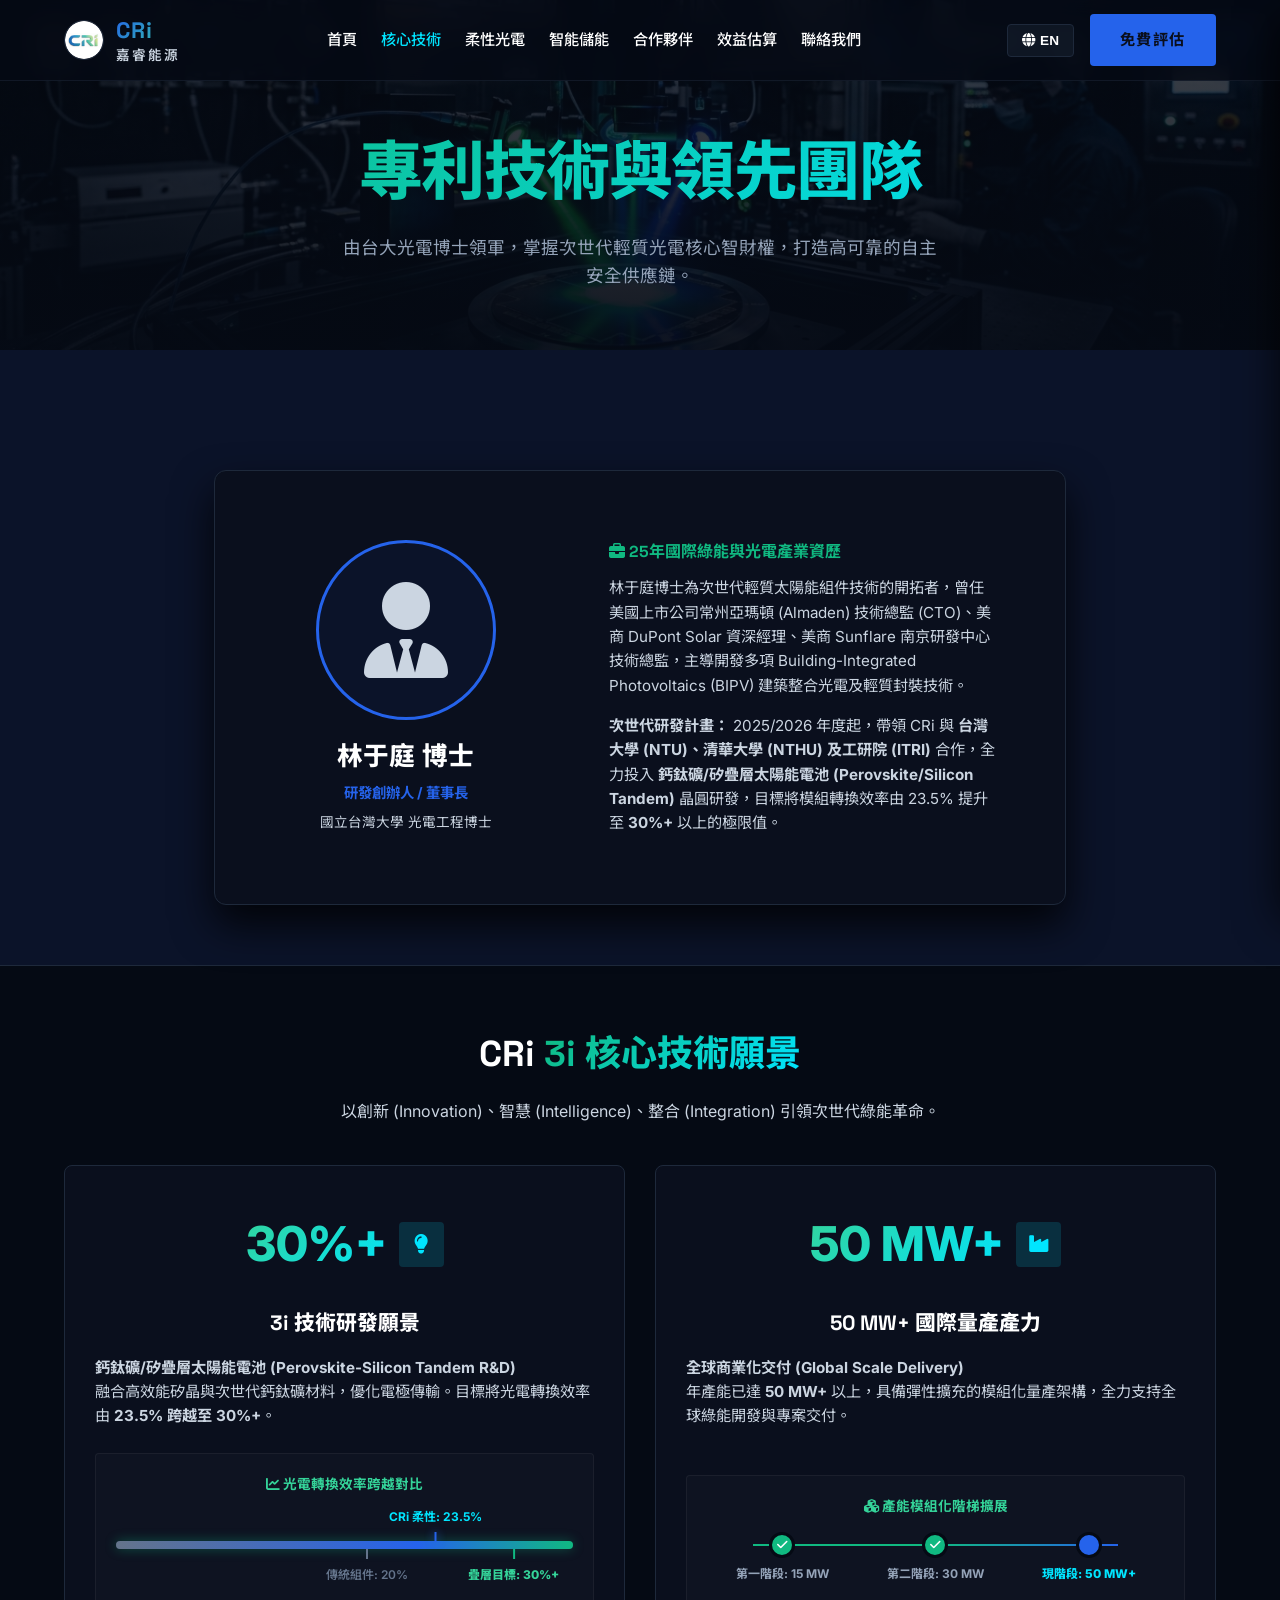
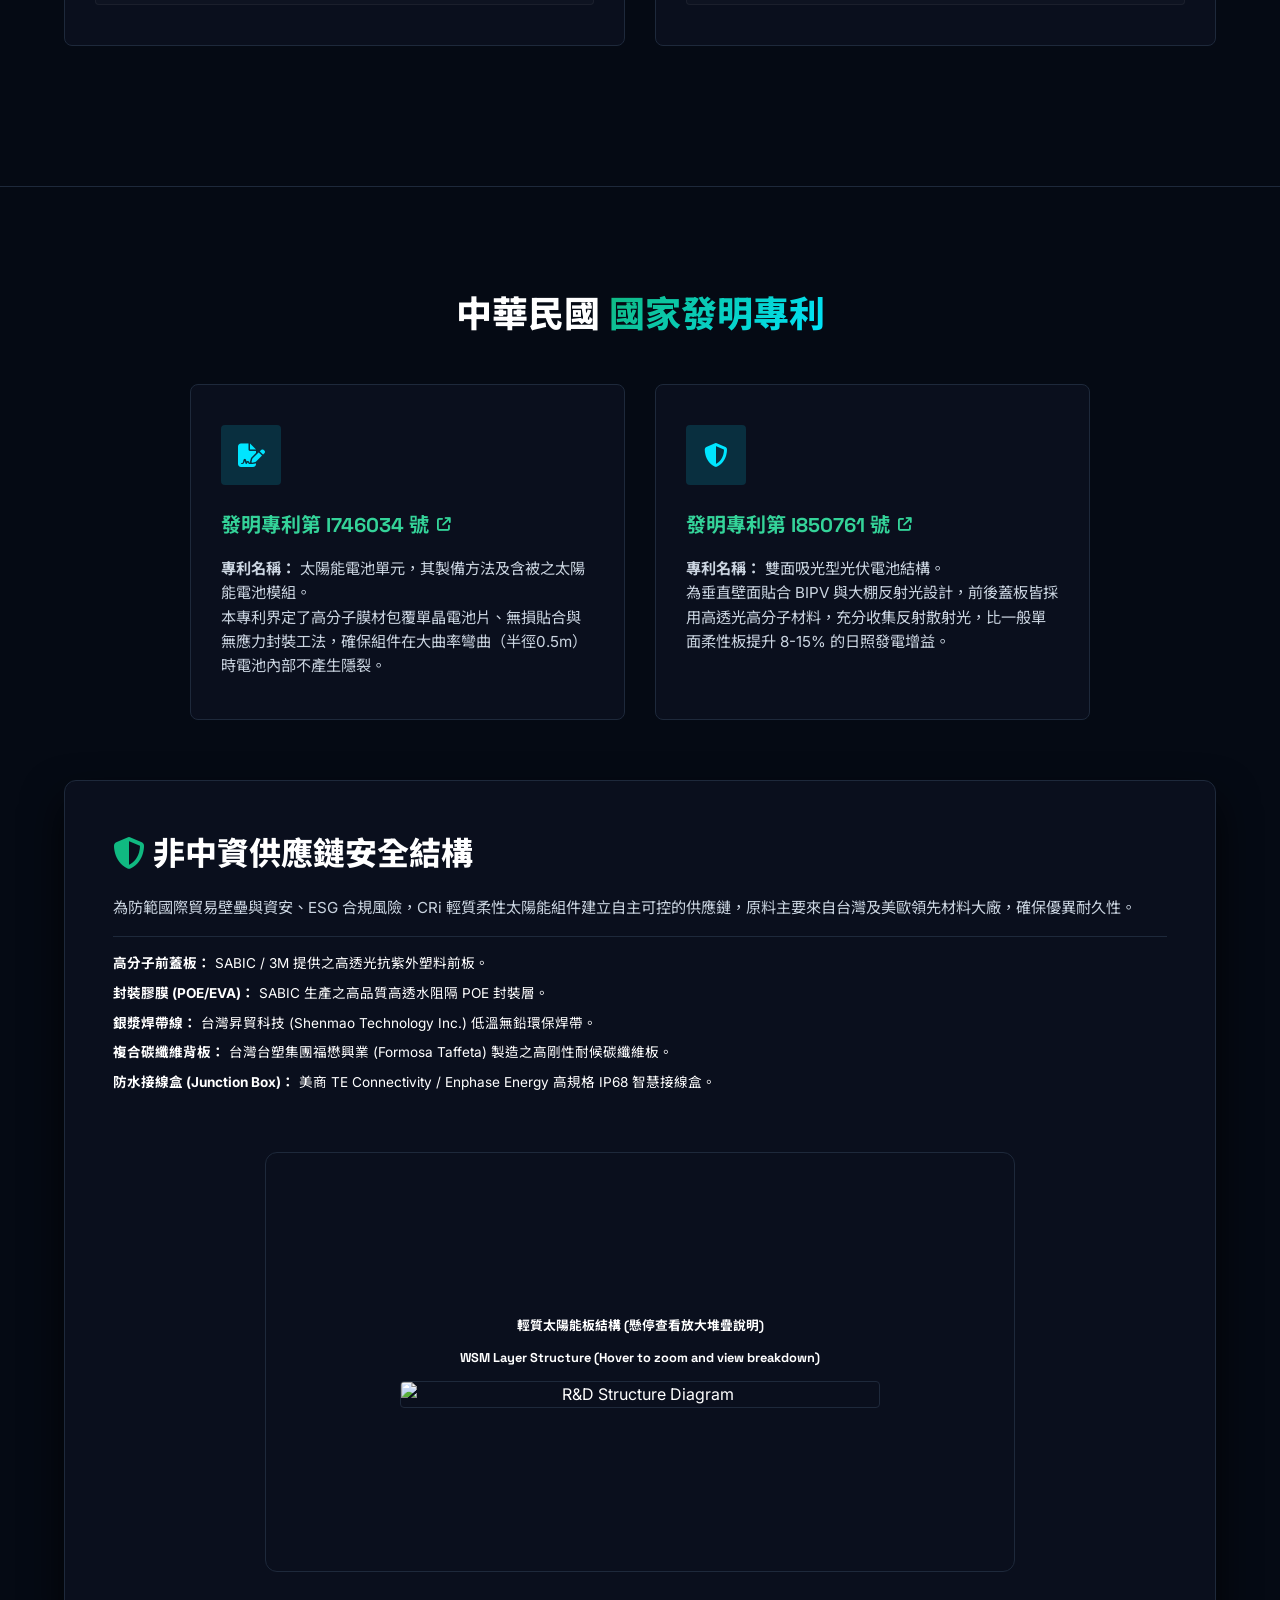
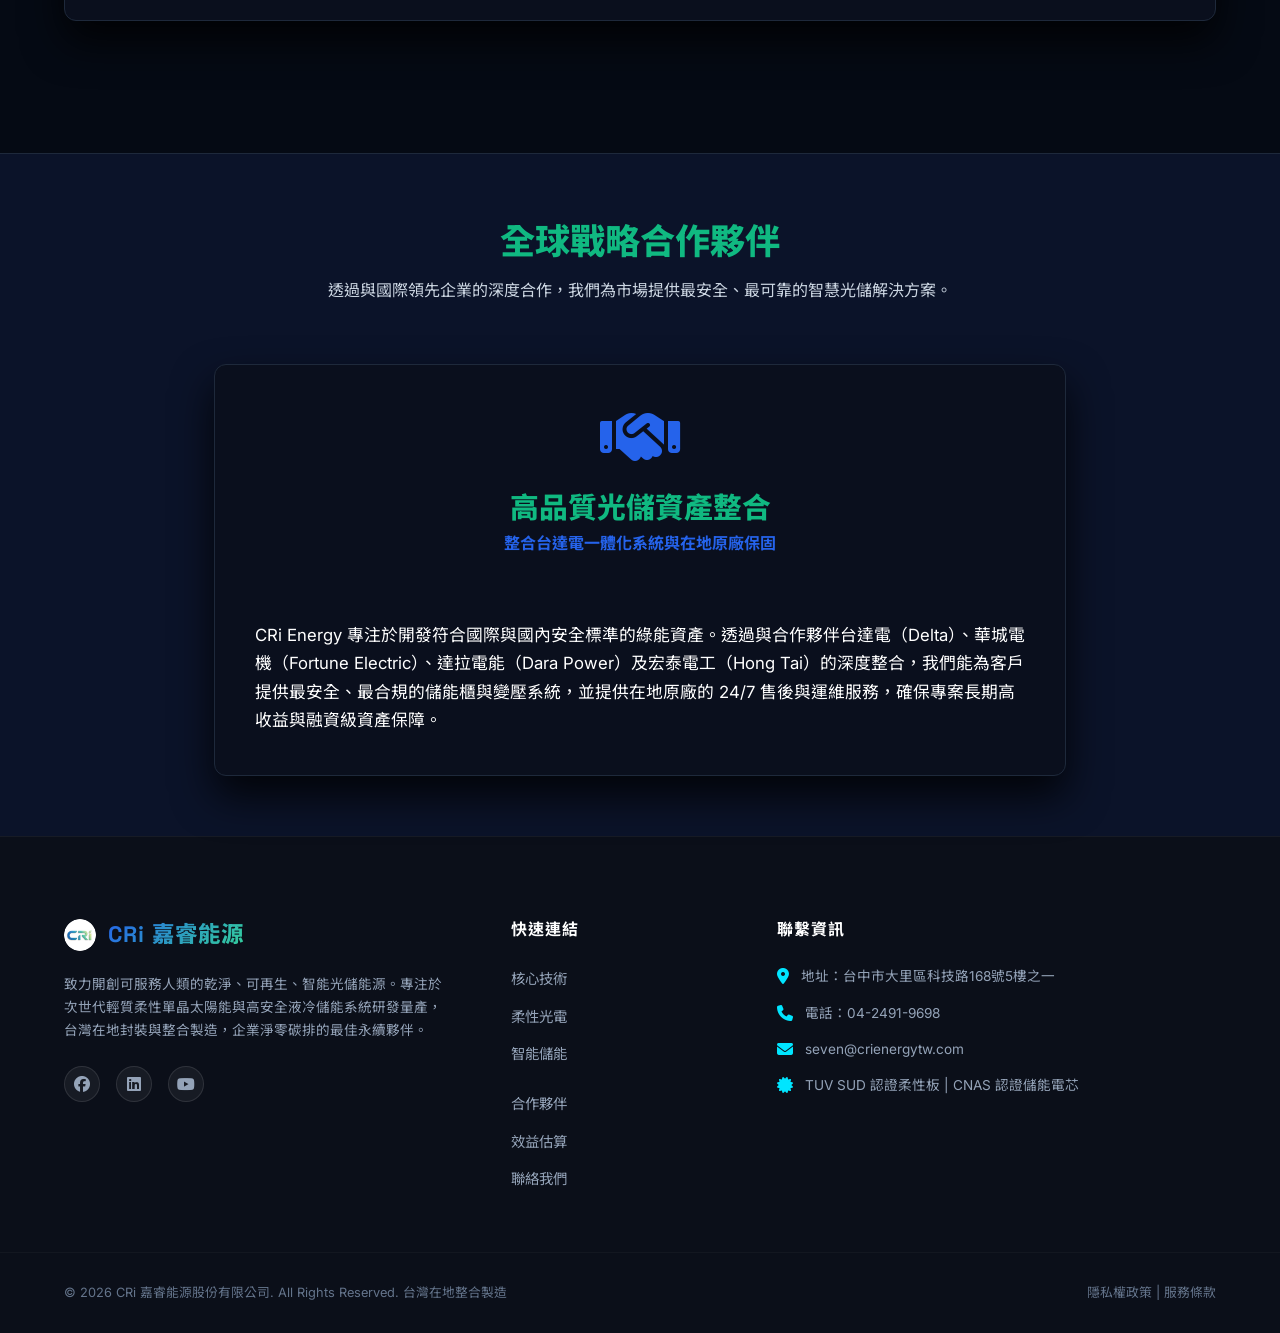
==== commit 8271b631: "Add files via upload" ====
--- a/about.html
+++ b/about.html
@@ -19,6 +19,7 @@
     <link rel="stylesheet" href="https://cdnjs.cloudflare.com/ajax/libs/font-awesome/6.4.0/css/all.min.css">
     <!-- Custom Style Sheet -->
     <link rel="stylesheet" href="styles.css">
+    <link rel="icon" type="image/png" href="images/logo.png">
 </head>
 <body class="lang-zh">
     <!-- Navigation Header -->
@@ -38,7 +39,6 @@
                 <a href="about.html" class="active"><span lang="zh">核心技術</span><span lang="en">Tech</span></a>
                 <a href="products-solar.html"><span lang="zh">柔性光電</span><span lang="en">Solar</span></a>
                 <a href="products-storage.html"><span lang="zh">智能儲能</span><span lang="en">Storage</span></a>
-                <a href="cases.html"><span lang="zh">實績案場</span><span lang="en">Cases</span></a>
                 <a href="partnerships.html"><span lang="zh">合作夥伴</span><span lang="en">Partnerships</span></a>
                 <a href="calculator.html"><span lang="zh">效益估算</span><span lang="en">ROI Calc</span></a>
                 <a href="contact.html"><span lang="zh">聯絡我們</span><span lang="en">Contact</span></a>
@@ -71,7 +71,6 @@
             <a href="about.html" class="drawer-link active"><span lang="zh">核心技術</span><span lang="en">Tech</span></a>
             <a href="products-solar.html" class="drawer-link"><span lang="zh">柔性光電</span><span lang="en">Solar</span></a>
             <a href="products-storage.html" class="drawer-link"><span lang="zh">智能儲能</span><span lang="en">Storage</span></a>
-            <a href="cases.html" class="drawer-link"><span lang="zh">實績案場</span><span lang="en">Cases</span></a>
             <a href="partnerships.html" class="drawer-link"><span lang="zh">合作夥伴</span><span lang="en">Partnerships</span></a>
             <a href="calculator.html" class="drawer-link"><span lang="zh">效益估算</span><span lang="en">ROI Calc</span></a>
             <a href="contact.html" class="drawer-link"><span lang="zh">聯絡我們</span><span lang="en">Contact</span></a>
@@ -126,44 +125,111 @@
     </section>
 
     <!-- 3i Vision & Production Capacity Section -->
-    <section class="section bg-dark" style="padding: 60px 0; border-top: 1px solid var(--border); border-bottom: 1px solid var(--border);">
-        <div class="container" style="max-width: 900px; margin: 0 auto;">
+    <!-- 3i Vision & Production Capacity Section -->
+    <section class="section" style="padding: 60px 0; border-top: 1px solid var(--border); border-bottom: 1px solid var(--border); background-color: #050a14;">
+        <div class="container">
             <div class="section-header text-center" style="margin-bottom: 40px;">
-                <h2 lang="zh" class="section-title" style="color: var(--dark);">CRi <span class="gradient-text">3i 核心技術願景</span></h2>
-                <h2 lang="en" class="section-title" style="color: var(--dark);">CRi <span class="gradient-text">3i Core Tech Vision</span></h2>
+                <h2 lang="zh" class="section-title">CRi <span class="gradient-text">3i 核心技術願景</span></h2>
+                <h2 lang="en" class="section-title">CRi <span class="gradient-text">3i Core Tech Vision</span></h2>
                 <p lang="zh" style="color: var(--gray); font-size: 1rem; margin-top: 8px;">以創新 (Innovation)、智慧 (Intelligence)、整合 (Integration) 引領次世代綠能革命。</p>
                 <p lang="en" style="color: var(--gray); font-size: 1rem; margin-top: 8px;">Driving the next solar era through innovation, intelligence, and integrated energy platforms.</p>
             </div>
 
-            <div class="features-grid" style="grid-template-columns: repeat(2, 1fr); gap: 30px;">
+                        <div class="features-grid" style="grid-template-columns: repeat(2, 1fr); gap: 30px;">
                 <!-- 3i Vision Card -->
-                <div class="feature-card" style="background: var(--light); border: 1px solid var(--border); padding: 30px; border-radius: var(--radius-md);">
-                    <div class="card-icon" style="color: var(--primary);"><i class="fa-solid fa-lightbulb"></i></div>
-                    <h3 lang="zh" style="font-weight: 800; color: var(--dark);">3i 技術研發願景</h3>
-                    <h3 lang="en" style="font-weight: 800; color: var(--dark);">3i Tech Vision</h3>
-                    <p lang="zh" style="color: var(--gray); font-size: 0.95rem; line-height: 1.6;">
-                        <strong>鈣鈦礦/矽疊層太陽能電池 (Perovskite-Silicon Tandem R&D)</strong><br>
-                        融合高效能矽晶與次世代鈣鈦礦材料，優化電極傳輸與 ITO 阻絕層設計。目標將電池片之光電轉換效率由 <strong>23.5% 跨越至 30%+</strong> 的極致效率。
-                    </p>
-                    <p lang="en" style="color: var(--gray); font-size: 0.95rem; line-height: 1.6;">
-                        <strong>Perovskite-Silicon Tandem Wafer R&D</strong><br>
-                        Optimizing charge transport layers and ITO interfaces to break physical limits, pushing cell conversion efficiency from 23.5% to over 30%.
-                    </p>
+                <div class="feature-card" style="background: var(--light); border: 1px solid var(--border); padding: 40px 30px; border-radius: var(--radius-md); transition: var(--transition); display: flex; flex-direction: column; justify-content: space-between;">
+                    <div>
+                        <div style="display: flex; align-items: center; justify-content: center; gap: 12px; margin-bottom: 24px;">
+                            <span style="font-size: 3rem; font-weight: 800; background: linear-gradient(135deg, var(--primary-light), var(--accent-light)); -webkit-background-clip: text; -webkit-text-fill-color: transparent;">30%+</span>
+                            <div class="card-icon card-icon-accent" style="margin: 0; width: 45px; height: 45px; font-size: 1.2rem;"><i class="fa-solid fa-lightbulb"></i></div>
+                        </div>
+                        <h3 lang="zh" style="font-weight: 800; color: var(--dark); font-size: 1.3rem; margin-bottom: 16px; text-align: center;">3i 技術研發願景</h3>
+                        <h3 lang="en" style="font-weight: 800; color: var(--dark); font-size: 1.3rem; margin-bottom: 16px; text-align: center;">3i Tech Vision</h3>
+                        <p lang="zh" style="color: var(--gray); font-size: 0.95rem; line-height: 1.6; margin-bottom: 24px;">
+                            <strong>鈣鈦礦/矽疊層太陽能電池 (Perovskite-Silicon Tandem R&D)</strong><br>
+                            融合高效能矽晶與次世代鈣鈦礦材料，優化電極傳輸。目標將光電轉換效率由 <strong>23.5% 跨越至 30%+</strong>。
+                        </p>
+                        <p lang="en" style="color: var(--gray); font-size: 0.95rem; line-height: 1.6; margin-bottom: 24px;">
+                            Optimizing charge transport to push cell conversion efficiency from 23.5% to over 30%.
+                        </p>
+                    </div>
+
+                    <!-- Visual Efficiency Leap Bar -->
+                    <div style="background: rgba(255,255,255,0.02); padding: 20px; border-radius: var(--radius-sm); border: 1px solid rgba(255,255,255,0.05); margin-top: auto;">
+                        <span lang="zh" style="font-size: 0.85rem; font-weight: 700; color: var(--primary-light); display: block; margin-bottom: 12px; text-align: center;"><i class="fa-solid fa-chart-line"></i> 光電轉換效率跨越對比</span>
+                        <span lang="en" style="font-size: 0.85rem; font-weight: 700; color: var(--primary-light); display: block; margin-bottom: 12px; text-align: center;"><i class="fa-solid fa-chart-line"></i> Efficiency Leap Comparison</span>
+                        
+                        <div style="position: relative; height: 8px; background: #1e293b; border-radius: 4px; margin: 45px 0 35px 0;">
+                            <!-- Progress fill -->
+                            <div style="position: absolute; left: 0; top: 0; height: 100%; width: 100%; background: linear-gradient(90deg, #64748b 0%, #2563eb 66%, #10b981 100%); border-radius: 4px; box-shadow: 0 0 12px rgba(16, 185, 129, 0.4);"></div>
+                            
+                            <!-- Marker 1: Standard PV -->
+                            <div style="position: absolute; left: 55%; top: 8px; display: flex; flex-direction: column; align-items: center; transform: translateX(-50%);">
+                                <div style="width: 2px; height: 10px; background: #64748b;"></div>
+                                <span style="font-size: 0.75rem; color: #64748b; margin-top: 6px; font-weight: 600; white-space: nowrap;">傳統組件: 20%</span>
+                            </div>
+                            
+                            <!-- Marker 2: CRi Current -->
+                            <div style="position: absolute; left: 70%; top: -34px; display: flex; flex-direction: column; align-items: center; transform: translateX(-50%);">
+                                <span style="font-size: 0.75rem; color: var(--accent-light); margin-bottom: 6px; font-weight: 700; white-space: nowrap;">CRi 柔性: 23.5%</span>
+                                <div style="width: 2px; height: 10px; background: #2563eb; box-shadow: 0 0 8px #2563eb;"></div>
+                            </div>
+                            
+                            <!-- Marker 3: Tandem Target -->
+                            <div style="position: absolute; left: 95%; top: 8px; display: flex; flex-direction: column; align-items: center; transform: translateX(-90%);">
+                                <div style="width: 2px; height: 10px; background: #10b981;" class="pulse-green-active"></div>
+                                <span style="font-size: 0.75rem; color: var(--primary-light); margin-top: 6px; font-weight: 800; white-space: nowrap;">疊層目標: 30%+</span>
+                            </div>
+                        </div>
+                    </div>
                 </div>
 
                 <!-- Production Capacity Card -->
-                <div class="feature-card" style="background: var(--light); border: 1px solid var(--border); padding: 30px; border-radius: var(--radius-md);">
-                    <div class="card-icon" style="color: var(--primary);"><i class="fa-solid fa-industry"></i></div>
-                    <h3 lang="zh" style="font-weight: 800; color: var(--dark);">50 MW+ 國際量產產力</h3>
-                    <h3 lang="en" style="font-weight: 800; color: var(--dark);">50 MW+ Manufacturing</h3>
-                    <p lang="zh" style="color: var(--gray); font-size: 0.95rem; line-height: 1.6;">
-                        <strong>全球商業化交付 (Global Scale Delivery)</strong><br>
-                        年產能已達 <strong>50 MW+</strong> 以上，具備彈性擴充的模組化量產架構，全力支持亞洲、歐洲與北美等大型跨國綠能開發與案場專案交付。
-                    </p>
-                    <p lang="en" style="color: var(--gray); font-size: 0.95rem; line-height: 1.6;">
-                        <strong>Flexible Global Deployment Capacity</strong><br>
-                        Over 50 MW+ annual production capacity, built on a modular scalable manufacturing architecture that fully supports project deliveries in Asia, Europe, and North America.
-                    </p>
+                <div class="feature-card" style="background: var(--light); border: 1px solid var(--border); padding: 40px 30px; border-radius: var(--radius-md); transition: var(--transition); display: flex; flex-direction: column; justify-content: space-between;">
+                    <div>
+                        <div style="display: flex; align-items: center; justify-content: center; gap: 12px; margin-bottom: 24px;">
+                            <span style="font-size: 3rem; font-weight: 800; background: linear-gradient(135deg, var(--primary-light), var(--accent-light)); -webkit-background-clip: text; -webkit-text-fill-color: transparent;">50 MW+</span>
+                            <div class="card-icon card-icon-accent" style="margin: 0; width: 45px; height: 45px; font-size: 1.2rem;"><i class="fa-solid fa-industry"></i></div>
+                        </div>
+                        <h3 lang="zh" style="font-weight: 800; color: var(--dark); font-size: 1.3rem; margin-bottom: 16px; text-align: center;">50 MW+ 國際量產產力</h3>
+                        <h3 lang="en" style="font-weight: 800; color: var(--dark); font-size: 1.3rem; margin-bottom: 16px; text-align: center;">50 MW+ Manufacturing</h3>
+                        <p lang="zh" style="color: var(--gray); font-size: 0.95rem; line-height: 1.6; margin-bottom: 24px;">
+                            <strong>全球商業化交付 (Global Scale Delivery)</strong><br>
+                            年產能已達 <strong>50 MW+</strong> 以上，具備彈性擴充的模組化量產架構，全力支持全球綠能開發與專案交付。
+                        </p>
+                        <p lang="en" style="color: var(--gray); font-size: 0.95rem; line-height: 1.6; margin-bottom: 24px;">
+                            Annual capacity exceeds 50 MW+ with modular expandable lines supporting global utility deployments.
+                        </p>
+                    </div>
+
+                    <!-- Visual Capacity Steps -->
+                    <div style="background: rgba(255,255,255,0.02); padding: 20px; border-radius: var(--radius-sm); border: 1px solid rgba(255,255,255,0.05); margin-top: auto;">
+                        <span lang="zh" style="font-size: 0.85rem; font-weight: 700; color: var(--primary-light); display: block; margin-bottom: 12px; text-align: center;"><i class="fa-solid fa-cubes"></i> 產能模組化階梯擴展</span>
+                        <span lang="en" style="font-size: 0.85rem; font-weight: 700; color: var(--primary-light); display: block; margin-bottom: 12px; text-align: center;"><i class="fa-solid fa-cubes"></i> Production Capacity Roadmap</span>
+                        
+                        <div style="display: flex; justify-content: space-between; align-items: center; position: relative; margin-top: 15px;">
+                            <!-- Connection Line -->
+                            <div style="position: absolute; left: 10%; right: 10%; top: 12px; height: 2px; background: linear-gradient(90deg, #10b981 50%, #2563eb 100%); z-index: 1;"></div>
+                            
+                            <!-- Step 1 -->
+                            <div style="display: flex; flex-direction: column; align-items: center; z-index: 2; width: 33%;">
+                                <div style="width: 26px; height: 26px; border-radius: 50%; background: #10b981; border: 3px solid #050a14; display: flex; align-items: center; justify-content: center; font-size: 0.75rem; color: #fff;"><i class="fa-solid fa-check"></i></div>
+                                <span style="font-size: 0.75rem; color: #94a3b8; margin-top: 6px; font-weight: 700;">第一階段: 15 MW</span>
+                            </div>
+                            
+                            <!-- Step 2 -->
+                            <div style="display: flex; flex-direction: column; align-items: center; z-index: 2; width: 33%;">
+                                <div style="width: 26px; height: 26px; border-radius: 50%; background: #10b981; border: 3px solid #050a14; display: flex; align-items: center; justify-content: center; font-size: 0.75rem; color: #fff;"><i class="fa-solid fa-check"></i></div>
+                                <span style="font-size: 0.75rem; color: #94a3b8; margin-top: 6px; font-weight: 700;">第二階段: 30 MW</span>
+                            </div>
+                            
+                            <!-- Step 3 -->
+                            <div style="display: flex; flex-direction: column; align-items: center; z-index: 2; width: 33%;">
+                                <div style="width: 26px; height: 26px; border-radius: 50%; background: #2563eb; border: 3px solid #050a14; display: flex; align-items: center; justify-content: center; font-size: 0.75rem; color: #fff;" class="pulse-blue-active"></div>
+                                <span style="font-size: 0.75rem; color: var(--accent-light); margin-top: 6px; font-weight: 800;">現階段: 50 MW+</span>
+                            </div>
+                        </div>
+                    </div>
                 </div>
             </div>
         </div>
@@ -180,7 +246,7 @@
             
             <div class="features-grid" style="max-width: 900px; margin: 0 auto 60px auto;">
                 <div class="feature-card" style="background:var(--light); border:1px solid var(--border);">
-                    <div class="card-icon" style="color:var(--accent);"><i class="fa-solid fa-file-signature"></i></div>
+                    <div class="card-icon card-icon-accent"><i class="fa-solid fa-file-signature"></i></div>
                     <h3 lang="zh">
                         <a href="https://patents.google.com/patent/TWI746034B/zh" target="_blank" style="color: var(--primary-light); text-decoration: none; display: inline-flex; align-items: center; gap: 8px;">
                             發明專利第 I746034 號 <i class="fa-solid fa-arrow-up-right-from-square" style="font-size: 0.85rem;"></i>
@@ -195,7 +261,7 @@
                     <p lang="en"><strong>Patent Name:</strong> Solar cell unit, fabrication method, and module encapsulation. Defines stress-free polymer encapsulation layout, ensuring zero cell micro-cracks under large bending curvature (radius 0.5m).</p>
                 </div>
                 <div class="feature-card" style="background:var(--light); border:1px solid var(--border);">
-                    <div class="card-icon" style="color:var(--accent);"><i class="fa-solid fa-shield-halved"></i></div>
+                    <div class="card-icon card-icon-accent"><i class="fa-solid fa-shield-halved"></i></div>
                     <h3 lang="zh">
                         <a href="https://patents.google.com/patent/TWI850761B/zh" target="_blank" style="color: var(--primary-light); text-decoration: none; display: inline-flex; align-items: center; gap: 8px;">
                             發明專利第 I850761 號 <i class="fa-solid fa-arrow-up-right-from-square" style="font-size: 0.85rem;"></i>
@@ -294,23 +360,23 @@
             <div class="section-header text-center" style="margin-bottom: 40px;">
                 <h2 lang="zh" style="font-weight: 800; font-size: 2.2rem; color: var(--primary);">全球戰略合作夥伴</h2>
                 <h2 lang="en" style="font-weight: 800; font-size: 2.2rem; color: var(--primary);">Global Strategic Alliances</h2>
-                <p lang="zh" style="color: var(--gray); font-size: 1rem; margin-top: 8px;">透過國際領先企業的深度合作，我們為全球市場提供高安全、高融資性的智慧光儲解決方案。</p>
-                <p lang="en" style="color: var(--gray); font-size: 1rem; margin-top: 8px;">Accelerating international expansion and delivery compliance through tier-one global energy partnerships.</p>
+                <p lang="zh" style="color: var(--gray); font-size: 1rem; margin-top: 8px;">透過與國際領先企業的深度合作，我們為市場提供最安全、最可靠的智慧光儲解決方案。</p>
+                <p lang="en" style="color: var(--gray); font-size: 1rem; margin-top: 8px;">Delivering highly secure and reliable smart solar and storage solutions through strategic global alliances.</p>
             </div>
             
             <div class="repower-highlight-box" style="background:var(--light); color: var(--dark); border: 1px solid var(--border); grid-template-columns: 1fr; padding: 40px;">
     <div style="text-align: center; margin-bottom: 24px;">
-        <i class="fa-solid fa-earth-europe" style="font-size: 4rem; color: var(--accent);"></i>
-        <h3 style="font-size: 1.8rem; font-weight: 800; color: var(--primary); margin-top: 16px;">國際電網合規交付</h3>
-        <p style="color: var(--accent); font-weight: 700;" lang="zh">符合英國與歐盟最嚴苛併網合規認證</p>
-        <p style="color: var(--accent); font-weight: 700;" lang="en">Certified for UK & European Grid Connection Standards</p>
+        <i class="fa-solid fa-handshake" style="font-size: 4rem; color: var(--accent);"></i>
+        <h3 style="font-size: 1.8rem; font-weight: 800; color: var(--primary); margin-top: 16px;">高品質光儲資產整合</h3>
+        <p style="color: var(--accent); font-weight: 700;" lang="zh">整合台達電一體化系統與在地原廠保固</p>
+        <p style="color: var(--accent); font-weight: 700;" lang="en">Integrating Delta ESS Platforms & Local Support</p>
     </div>
     <div>
         <p lang="zh" style="font-size: 1.05rem; line-height: 1.7; color: var(--dark);">
-            CRi Energy 專注於開發符合國際最高標準的綠能資產。我們的系統設計已通過多項英法歐盟電網標準，能為客戶提供符合 <strong>英國 G99/G100 併網合規</strong> 的 e-LiFe 儲能貨櫃。系統整合了合作夥伴台達電（Delta）的 PCS 控制系統、華城電機（Fortune Electric）具備 KEMA 認證的升壓變壓器，並通過 <strong>Munich Re 再保險融資級技術審查</strong>，為英歐容量市場提供解決方案。
+            CRi Energy 專注於開發符合國際與國內安全標準的綠能資產。透過與合作夥伴台達電（Delta）、華城電機（Fortune Electric）、達拉電能（Dara Power）及宏泰電工（Hong Tai）的深度整合，我們能為客戶提供最安全、最合規的儲能櫃與變壓系統，並提供在地原廠的 24/7 售後與運維服務，確保專案長期高收益與融資級資產保障。
         </p>
         <p lang="en" style="font-size: 1.05rem; line-height: 1.7; color: var(--dark); margin-top: 12px;">
-            CRi Energy is dedicated to engineering renewable energy assets that meet the most rigorous international standards. Our systems are fully certified for European and UK grids, providing <strong>UK G99/G100 grid connection compliance</strong>. By integrating Delta's advanced PCS systems and Fortune Electric's KEMA-certified transformers, our utility-scale systems are fully <strong>backed by Munich Re bankability reviews</strong> and ready for deployment in the UK Capacity Market and ancillary services.
+            CRi Energy is dedicated to engineering premium renewable energy assets. By collaborating with tier-1 partners like Delta Electronics, Fortune Electric, Dara Power, and Hong Tai Electric, we deliver highly integrated solar and storage solutions backed by 24/7 technical support, ensuring long-term bankability and operational excellence.
         </p>
     </div>
 </div>
@@ -341,7 +407,7 @@
                     <li><a href="about.html"><span lang="zh">核心技術</span><span lang="en">Tech</span></a></li>
                     <li><a href="products-solar.html"><span lang="zh">柔性光電</span><span lang="en">Solar</span></a></li>
                     <li><a href="products-storage.html"><span lang="zh">智能儲能</span><span lang="en">Storage</span></a></li>
-                    <li><a href="cases.html"><span lang="zh">實績案場</span><span lang="en">Cases</span></a></li>
+                    <li></li>
                     <li><a href="partnerships.html"><span lang="zh">合作夥伴</span><span lang="en">Partnerships</span></a></li>
                     <li><a href="calculator.html"><span lang="zh">效益估算</span><span lang="en">ROI Calc</span></a></li>
                     <li><a href="contact.html"><span lang="zh">聯絡我們</span><span lang="en">Contact</span></a></li>
--- a/styles.css
+++ b/styles.css
@@ -2164,13 +2164,16 @@
 }
 .partner-card-header {
     display: flex;
-    align-items: center;
-    gap: 12px;
+    flex-direction: column;
+    align-items: flex-start;
+    gap: 10px;
     margin-bottom: 16px;
+    height: 72px;
+    justify-content: flex-end;
 }
 .partner-card-logo {
-    height: 32px;
-    width: auto;
+    height: 30px;
+    max-width: 100%;
     object-fit: contain;
 }
 .partner-card-title {
@@ -2223,3 +2226,53 @@
         padding: 0 40px;
     }
 }
+
+/* Accent card icon styles for high contrast tech sections */
+.card-icon-accent {
+    background-color: var(--accent-glow) !important;
+    color: var(--accent-light) !important;
+}
+
+.feature-card:hover .card-icon-accent {
+    background-color: var(--accent-light) !important;
+    color: var(--light) !important;
+}
+
+/* Pulse keyframes for visual dashboard widgets */
+@keyframes pulse-green-glow {
+    0% {
+        transform: scale(1);
+        box-shadow: 0 0 0 0 rgba(16, 185, 129, 0.5);
+    }
+    70% {
+        transform: scale(1.1);
+        box-shadow: 0 0 0 8px rgba(16, 185, 129, 0);
+    }
+    100% {
+        transform: scale(1);
+        box-shadow: 0 0 0 0 rgba(16, 185, 129, 0);
+    }
+}
+
+@keyframes pulse-blue-glow {
+    0% {
+        transform: scale(1);
+        box-shadow: 0 0 0 0 rgba(37, 99, 235, 0.5);
+    }
+    70% {
+        transform: scale(1.1);
+        box-shadow: 0 0 0 8px rgba(37, 99, 235, 0);
+    }
+    100% {
+        transform: scale(1);
+        box-shadow: 0 0 0 0 rgba(37, 99, 235, 0);
+    }
+}
+
+.pulse-green-active {
+    animation: pulse-green-glow 2s infinite !important;
+}
+
+.pulse-blue-active {
+    animation: pulse-blue-glow 2s infinite !important;
+}
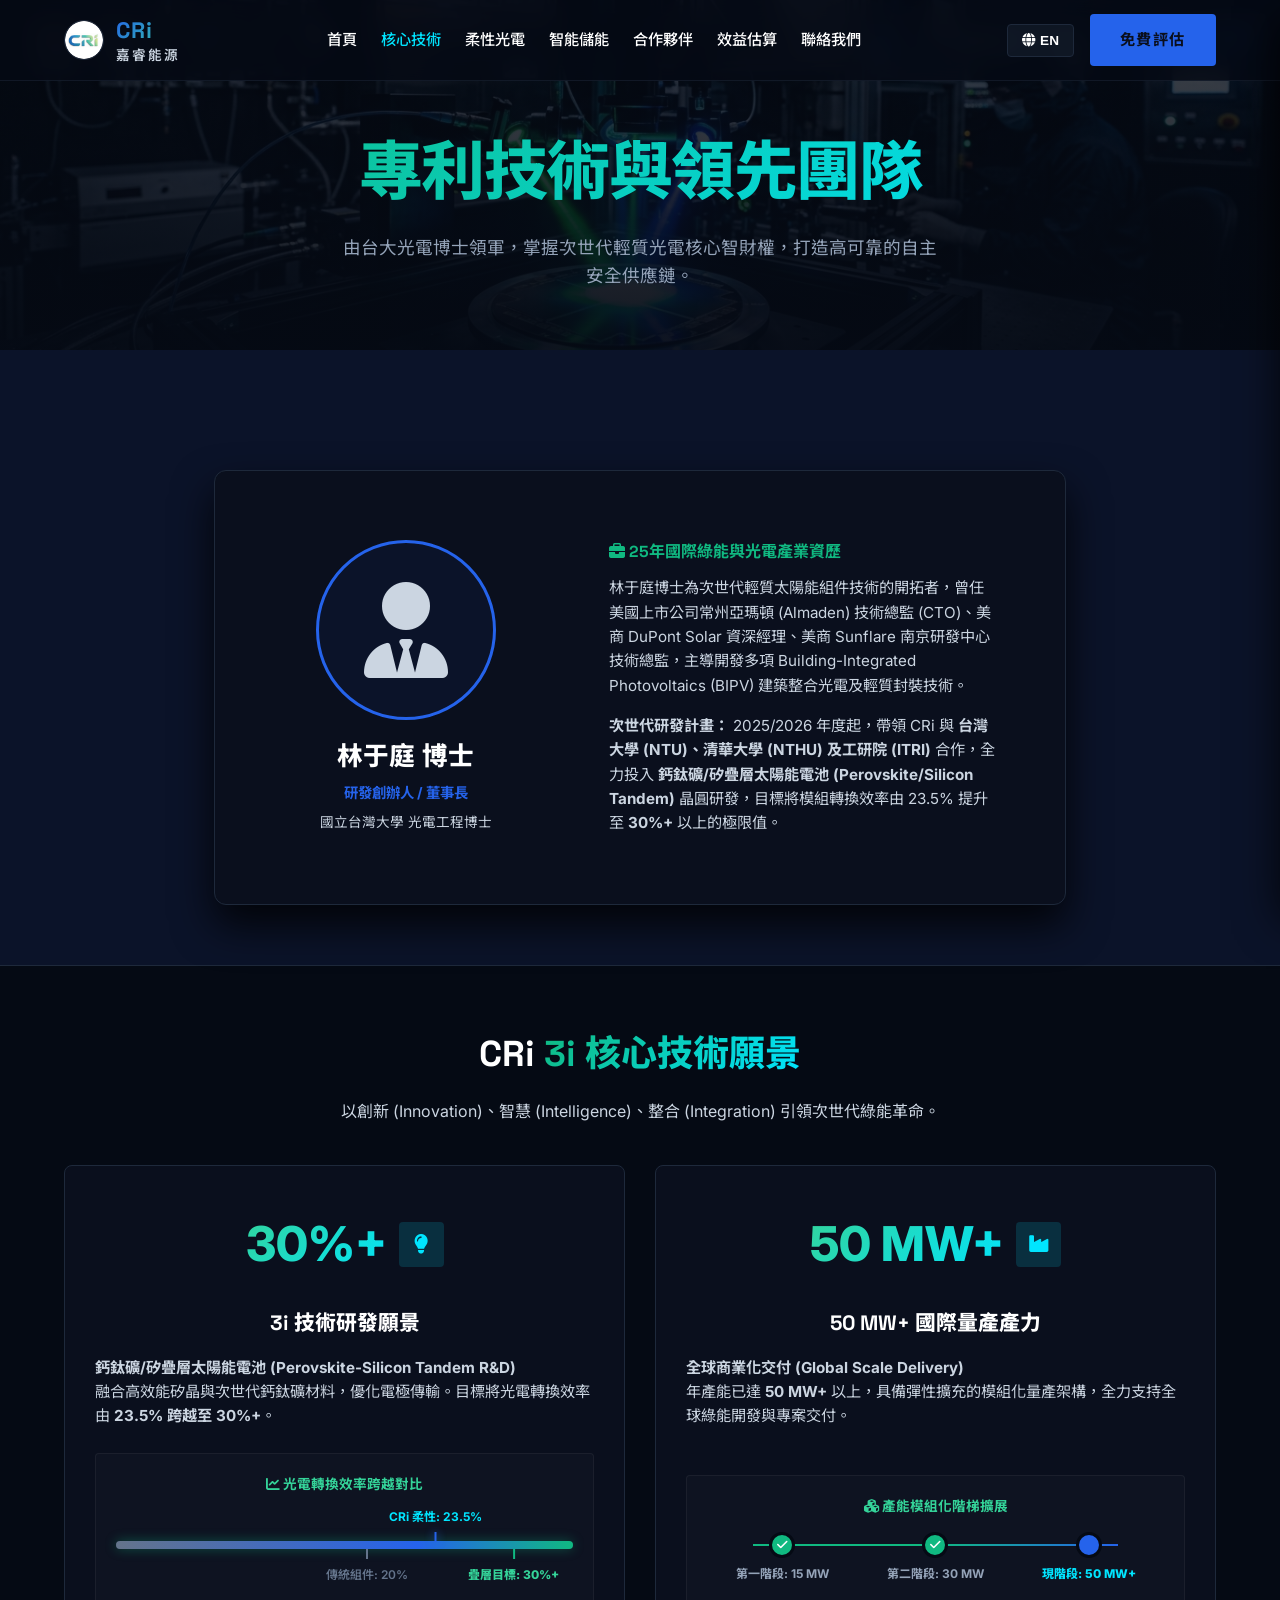
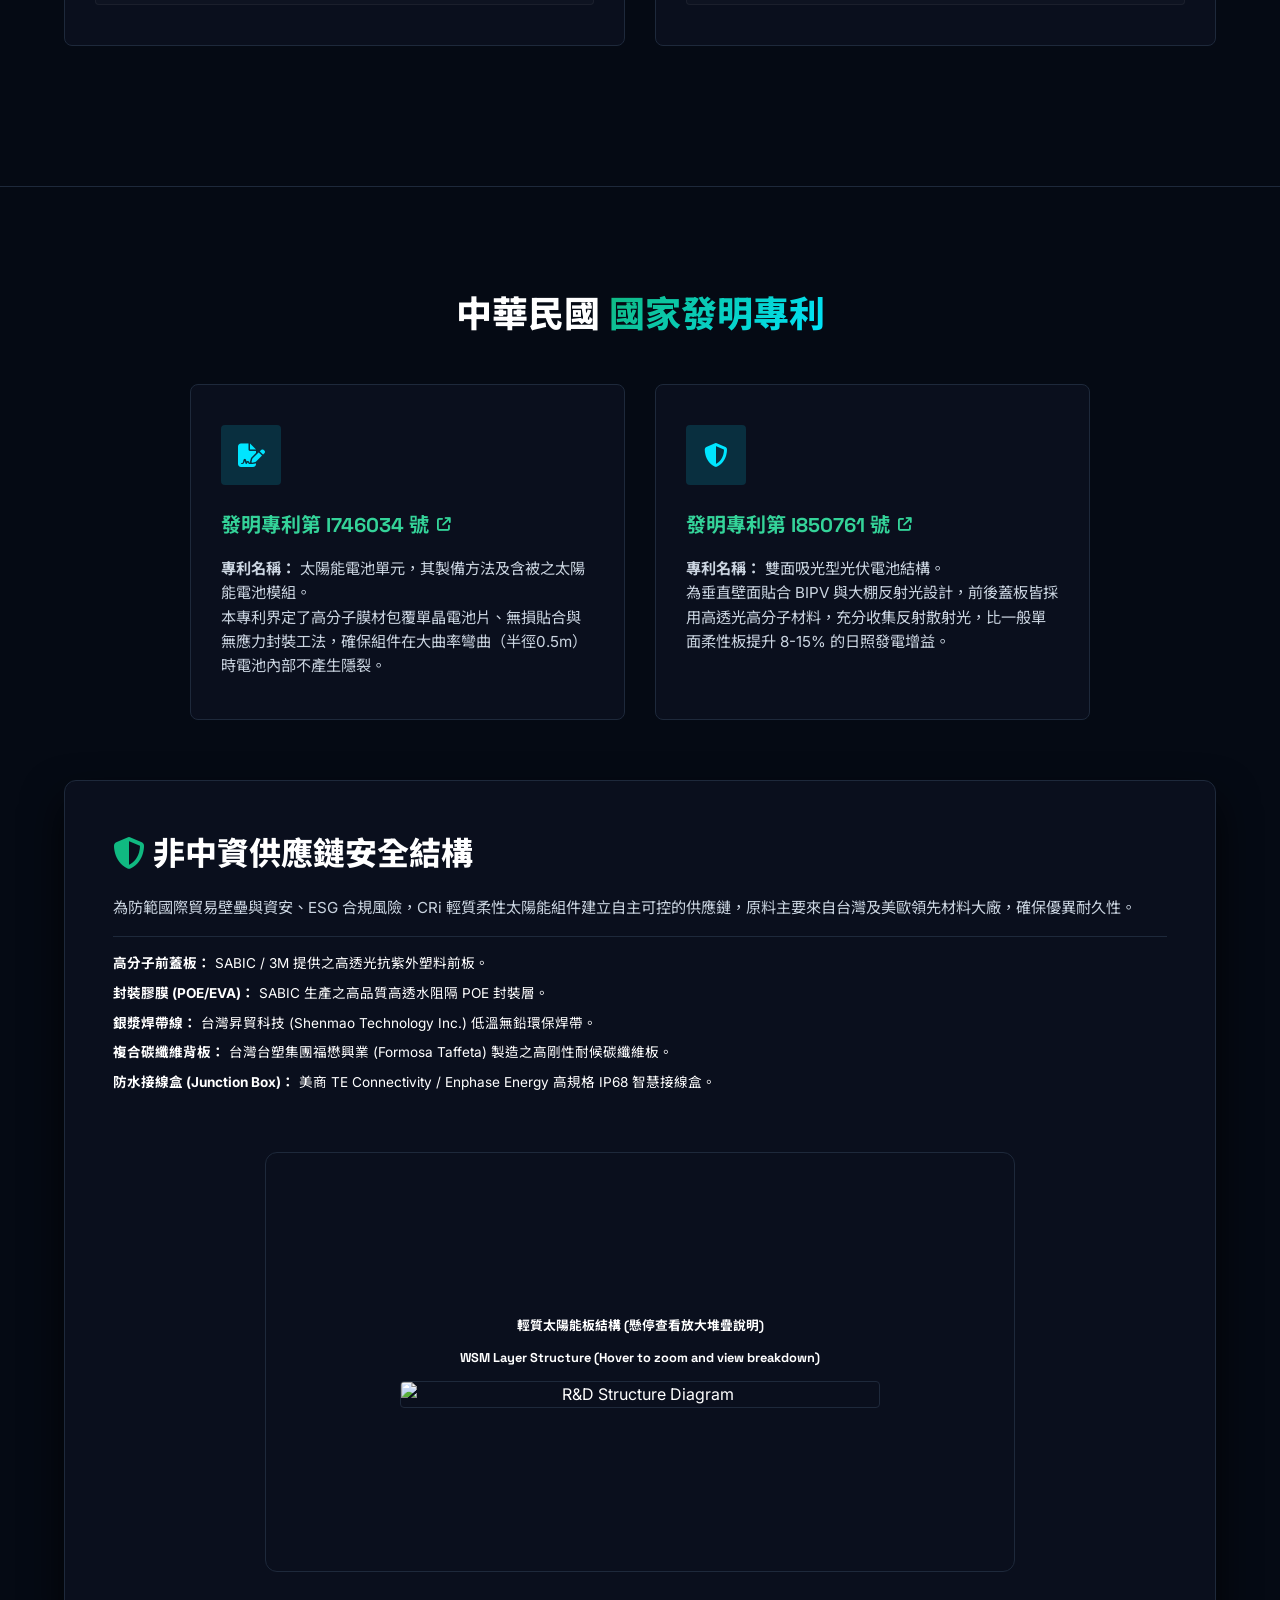
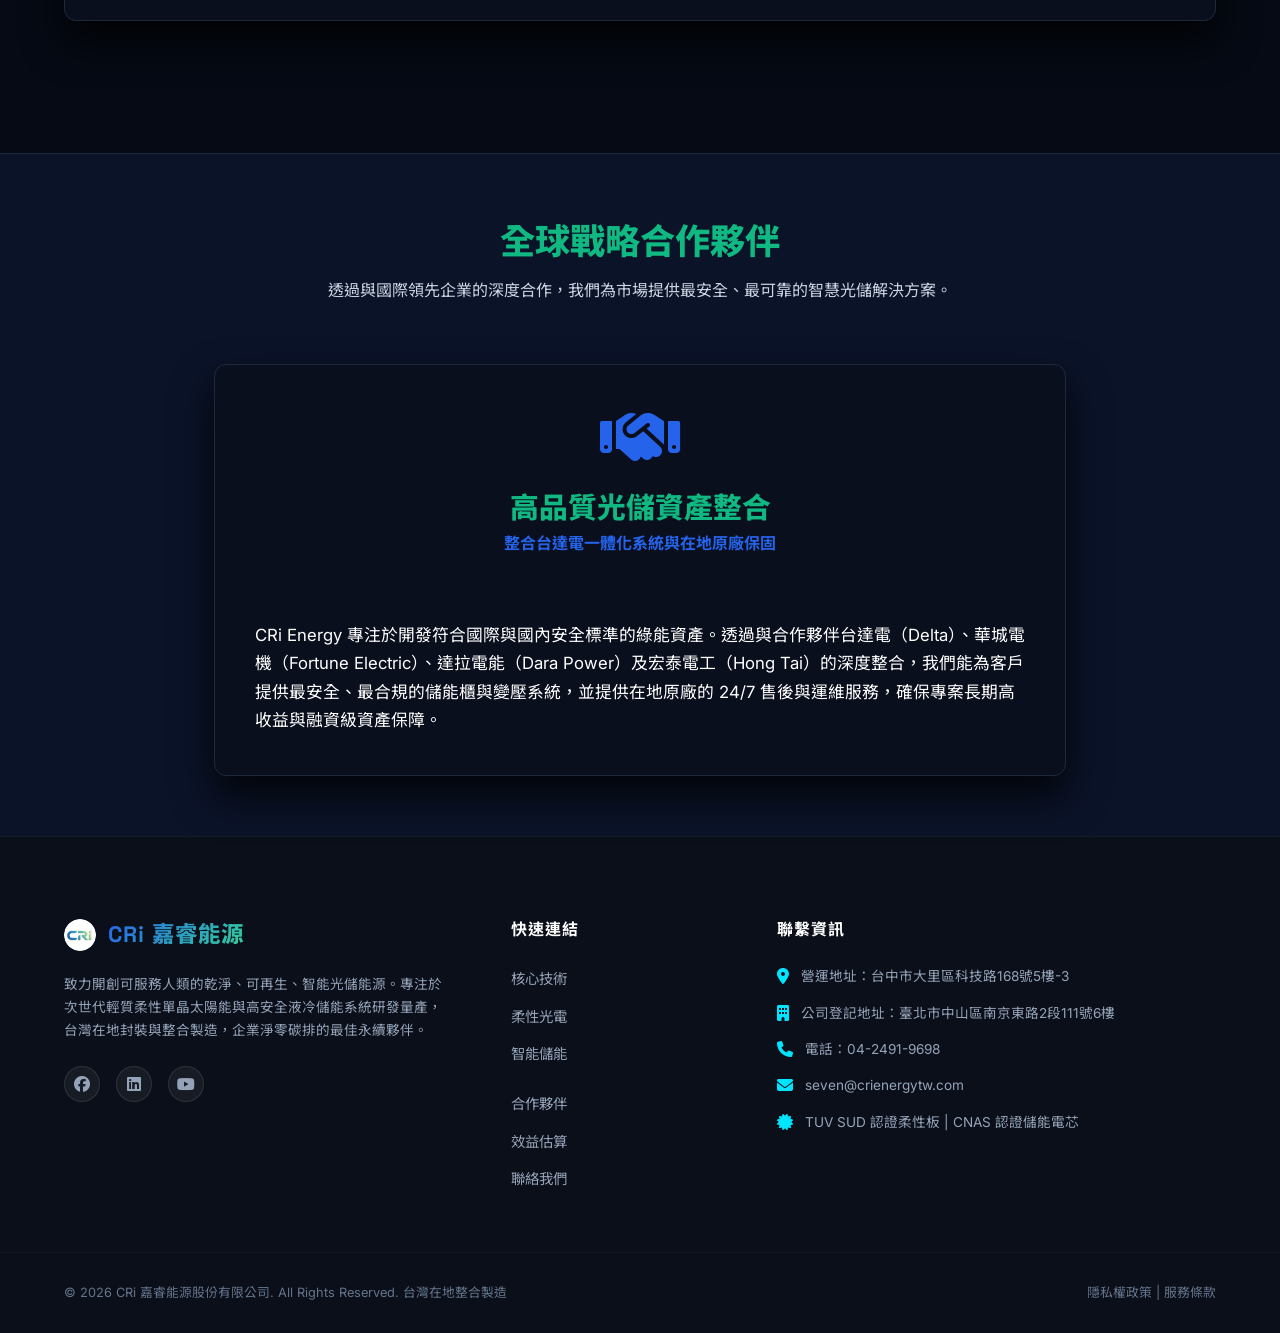
==== commit 65117dbf: "fix(address): update Taichung operating address to 5F.-3 and add Taipei registered office across sit" ====
--- a/about.html
+++ b/about.html
@@ -9,8 +9,8 @@
     <meta property="og:title" content="核心技術與國家發明專利 | CRi 嘉睿能源">
     <meta property="og:description" content="深入了解 CRi 嘉睿能源的次世代 3i 綠能研發架構。與台大、清大、工研院合作開發 30%+ 鈣鈦礦-矽疊層電池，擁有多項中華民國國家發明專利，建立自主可控的非中資供應鏈。">
     <meta property="og:type" content="website">
-    <meta property="og:url" content="http://localhost:8000/about.html">
-    <meta property="og:image" content="http://localhost:8000/images/logo.png">
+    <meta property="og:url" content="https://www.crienergytw.com/about.html">
+    <meta property="og:image" content="https://www.crienergytw.com/images/logo.png">
     <!-- Google Fonts -->
     <link rel="preconnect" href="https://fonts.googleapis.com">
     <link rel="preconnect" href="https://fonts.gstatic.com" crossorigin>
@@ -20,6 +20,7 @@
     <!-- Custom Style Sheet -->
     <link rel="stylesheet" href="styles.css">
     <link rel="icon" type="image/png" href="images/logo.png">
+    <link rel="canonical" href="https://www.crienergytw.com/about.html">
 </head>
 <body class="lang-zh">
     <!-- Navigation Header -->
@@ -418,7 +419,8 @@
                 <h4 lang="zh">聯繫資訊</h4>
                 <h4 lang="en">Contact Info</h4>
                 <ul class="contact-list">
-                    <li><i class="fa-solid fa-location-dot"></i> <span lang="zh">地址：台中市大里區科技路168號5樓之一</span><span lang="en">Address: 5F.-1, No. 168, Keji Rd., Dali Dist., Taichung City, Taiwan</span></li>
+                    <li><i class="fa-solid fa-location-dot"></i> <span lang="zh">營運地址：台中市大里區科技路168號5樓-3</span><span lang="en">Operating Address: 5F.-3, No. 168, Keji Rd., Dali Dist., Taichung City, Taiwan</span></li>
+                    <li><i class="fa-solid fa-building"></i> <span lang="zh">公司登記地址：臺北市中山區南京東路2段111號6樓</span><span lang="en">Registered Office: 6F., No. 111, Sec. 2, Nanjing E. Rd., Zhongshan Dist., Taipei City, Taiwan</span></li>
                     <li><i class="fa-solid fa-phone"></i> <span lang="zh">電話：04-2491-9698</span><span lang="en">Phone: +886-4-2491-9698</span></li>
                     <li><i class="fa-solid fa-envelope"></i> seven@crienergytw.com</li>
                     <li><i class="fa-solid fa-certificate"></i> <span lang="zh">TUV SUD 認證柔性板 | CNAS 認證儲能電芯</span><span lang="en">TUV SUD Certified Solar | CNAS Certified Cells</span></li>
--- a/styles.css
+++ b/styles.css
@@ -1329,6 +1329,12 @@
     font-size: 1rem;
     outline: none;
     transition: var(--transition);
+    color: var(--dark);
+}
+
+.form-control option {
+    background-color: var(--light-bg);
+    color: var(--dark);
 }
 
 .form-control:focus {
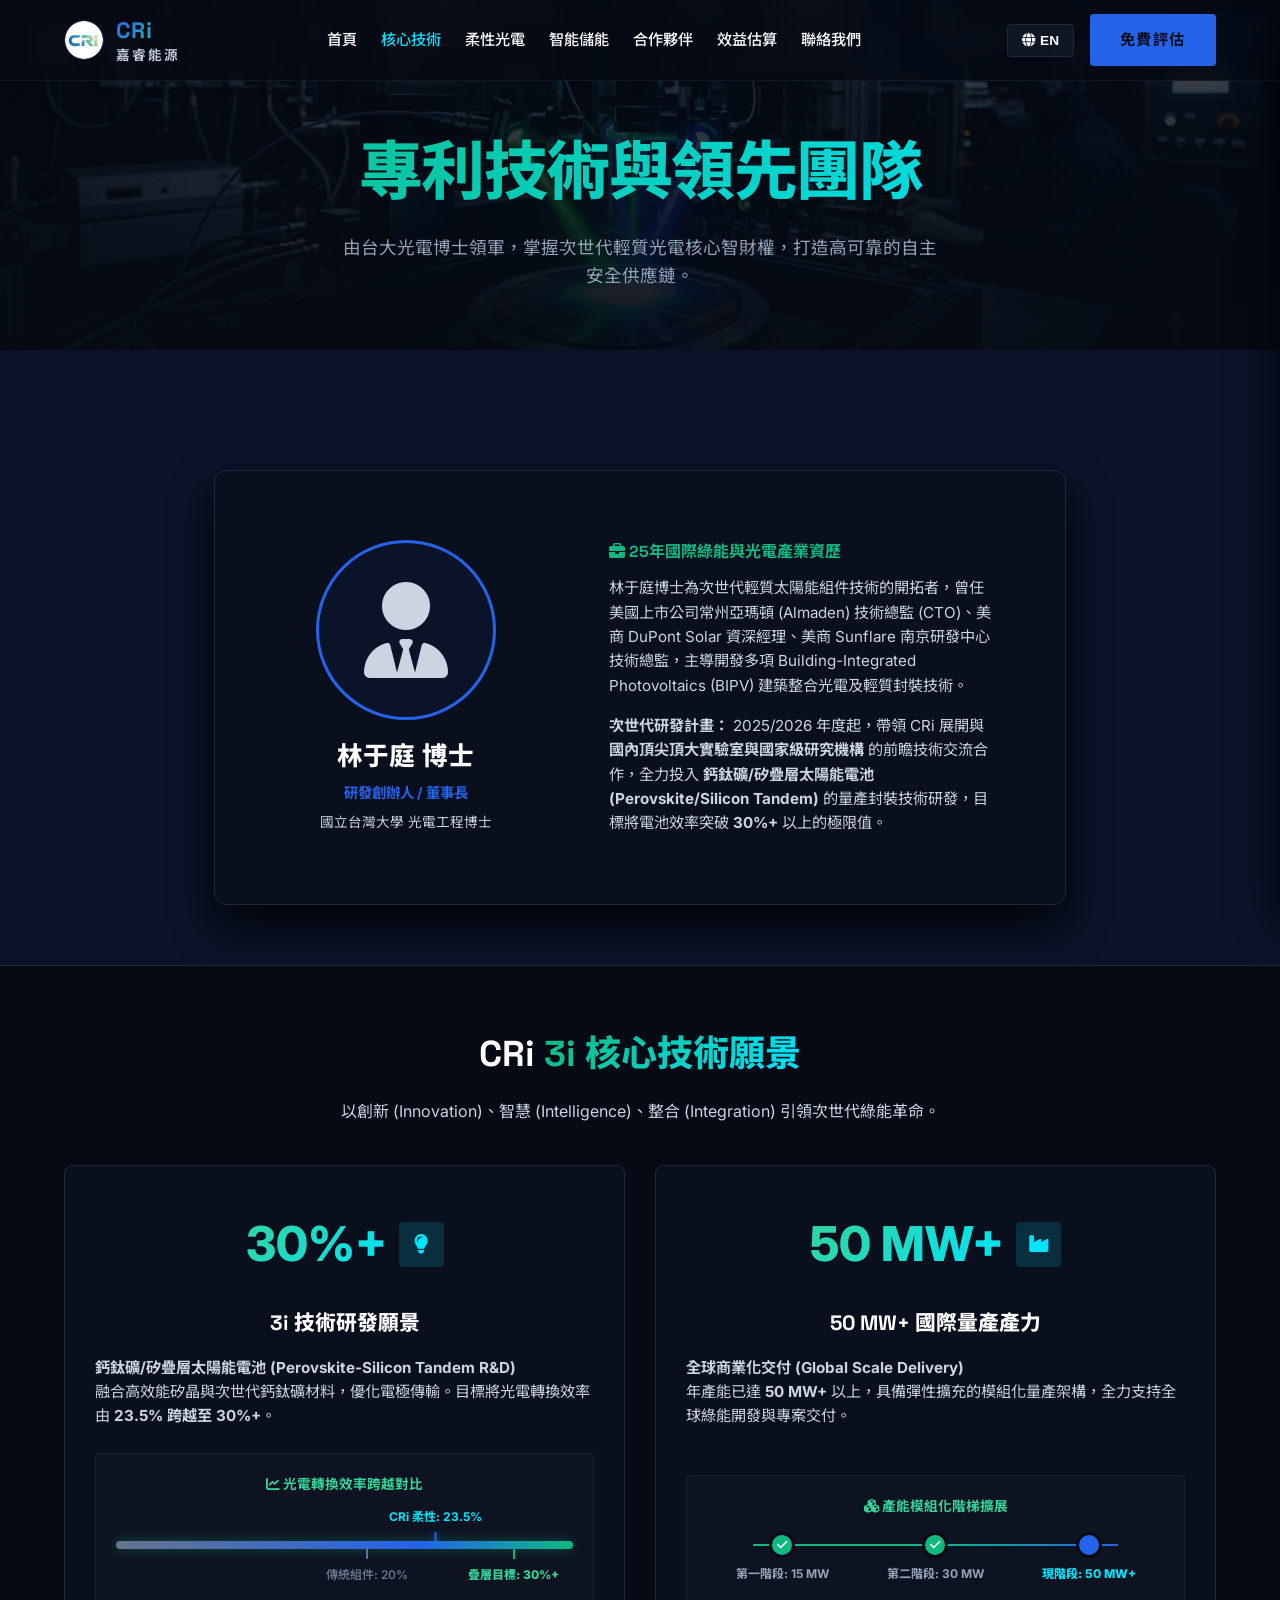
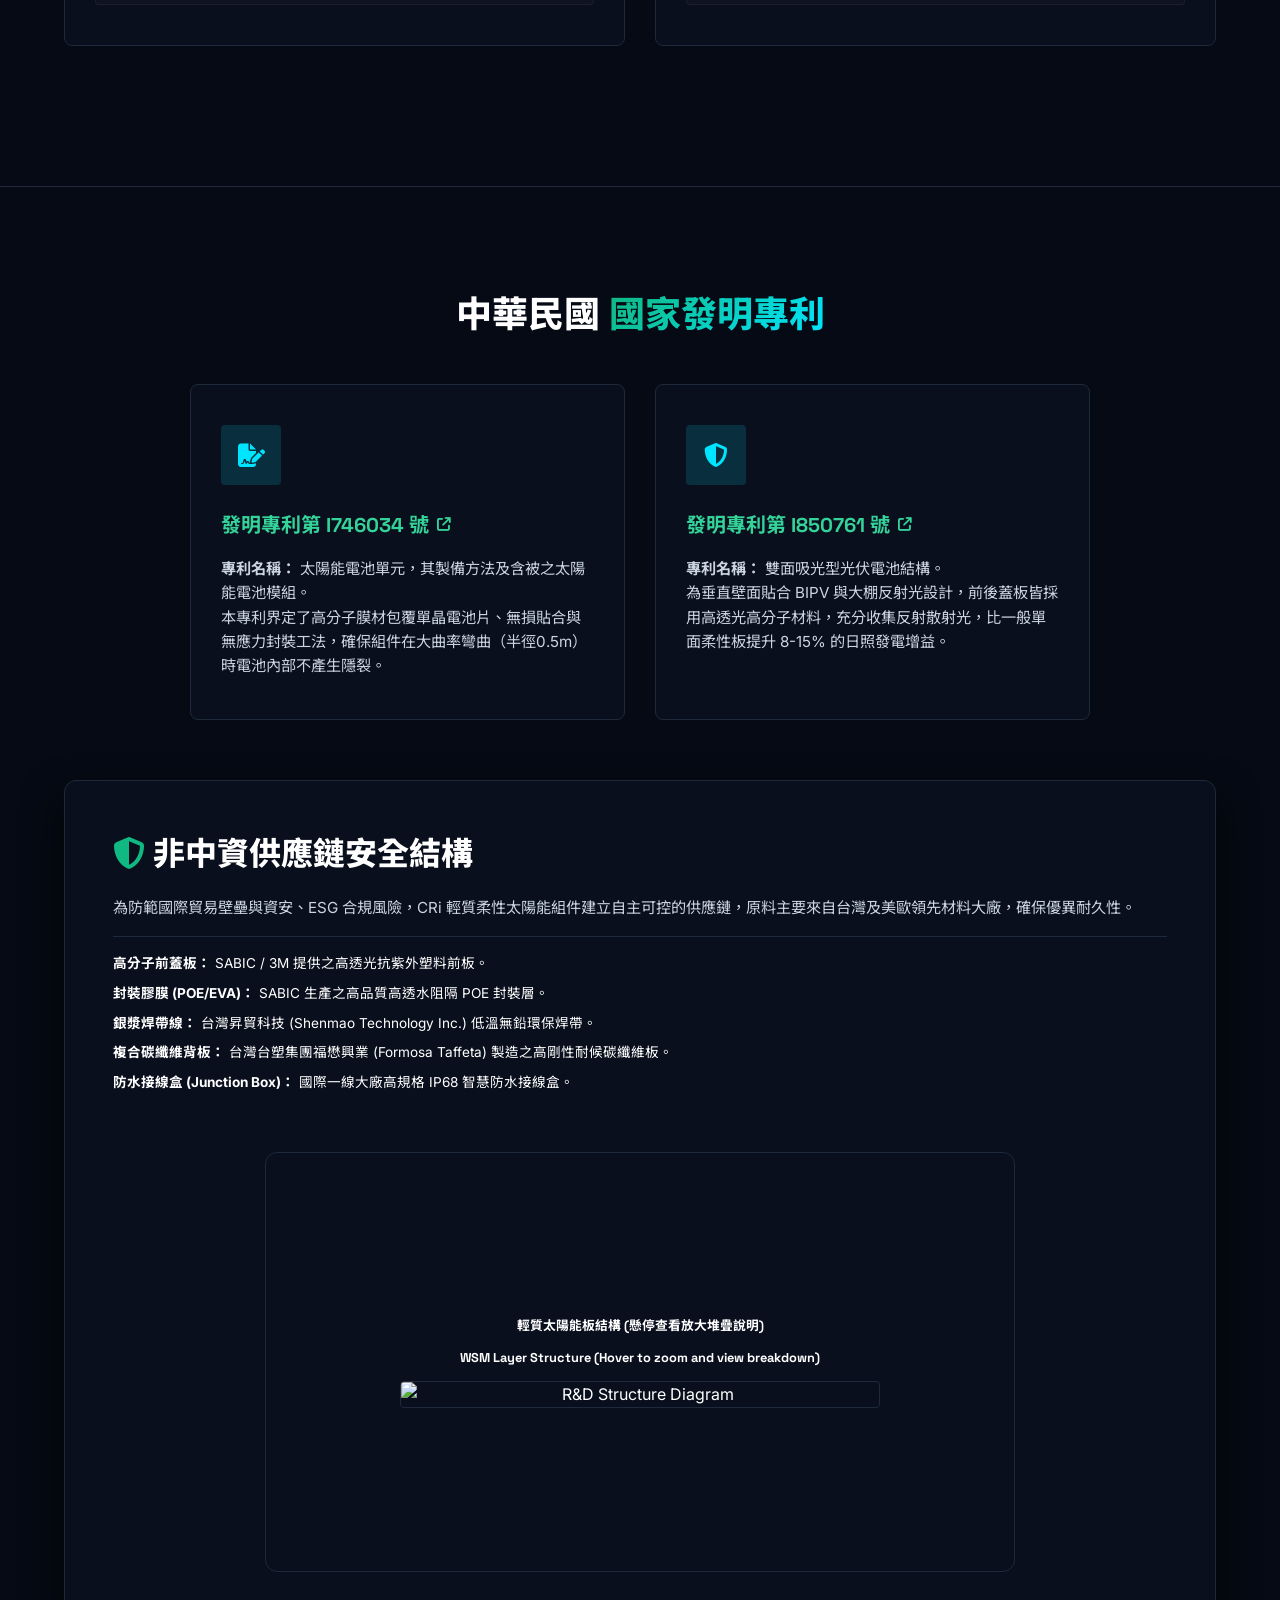
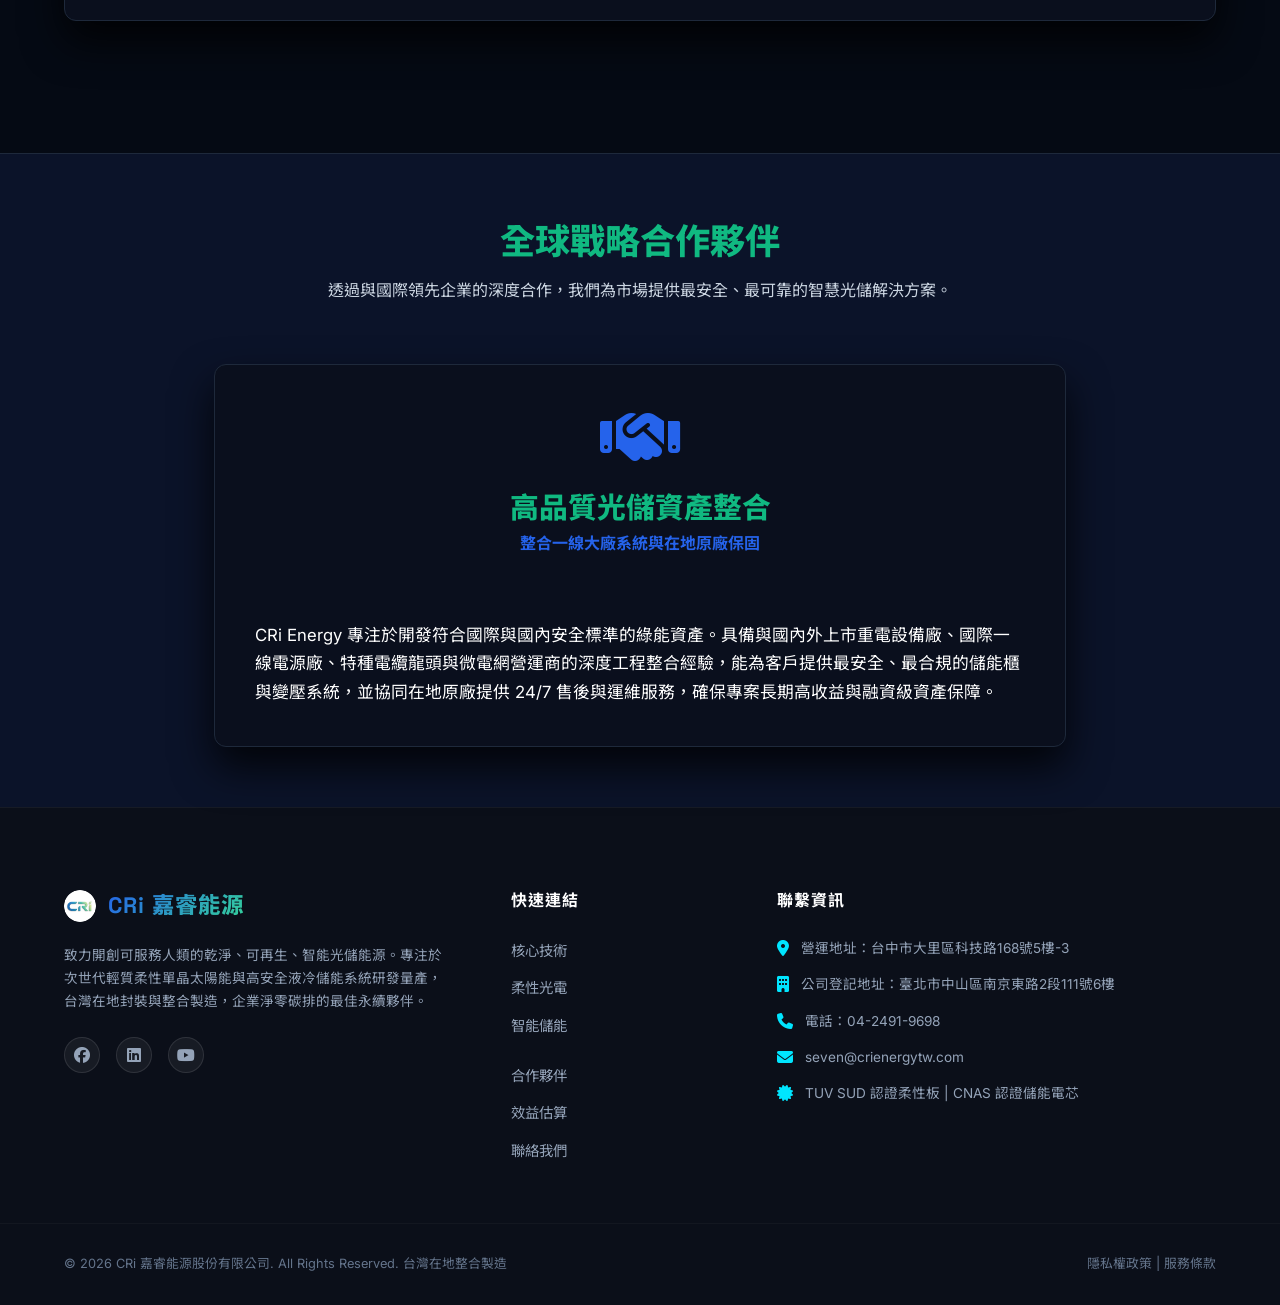
==== commit b37d17ec: "feat(partnerships): generalize enterprise collaboration profiles and de-identify corporate partners " ====
--- a/about.html
+++ b/about.html
@@ -4,10 +4,10 @@
     <meta charset="UTF-8">
     <meta name="viewport" content="width=device-width, initial-scale=1.0">
     <title>核心技術與國家發明專利 | CRi 嘉睿能源</title>
-    <meta name="description" content="深入了解 CRi 嘉睿能源的次世代 3i 綠能研發架構。與台大、清大、工研院合作開發 30%+ 鈣鈦礦-矽疊層電池，擁有多項中華民國國家發明專利，建立自主可控的非中資供應鏈。">
+    <meta name="description" content="深入了解 CRi 嘉睿能源的次世代 3i 綠能研發架構。投入 30%+ 鈣鈦礦-矽疊層電池前瞻研發，擁有多項中華民國國家發明專利，建立自主可控的非中資供應鏈。">
     <meta name="keywords" content="光伏專利, 鈣鈦礦太陽能, 疊層電池研發, 雙面吸光型光伏, 非中資供應鏈, 綠能研發">
     <meta property="og:title" content="核心技術與國家發明專利 | CRi 嘉睿能源">
-    <meta property="og:description" content="深入了解 CRi 嘉睿能源的次世代 3i 綠能研發架構。與台大、清大、工研院合作開發 30%+ 鈣鈦礦-矽疊層電池，擁有多項中華民國國家發明專利，建立自主可控的非中資供應鏈。">
+    <meta property="og:description" content="深入了解 CRi 嘉睿能源的次世代 3i 綠能研發架構。投入 30%+ 鈣鈦礦-矽疊層電池前瞻研發，擁有多項中華民國國家發明專利，建立自主可控的非中資供應鏈。">
     <meta property="og:type" content="website">
     <meta property="og:url" content="https://www.crienergytw.com/about.html">
     <meta property="og:image" content="https://www.crienergytw.com/images/logo.png">
@@ -115,10 +115,10 @@
                     </p>
                     
                     <p lang="zh" style="font-size:0.95rem; color:var(--gray); line-height:1.6;">
-                        <strong>次世代研發計畫：</strong> 2025/2026 年度起，帶領 CRi 與 <strong>台灣大學 (NTU)、清華大學 (NTHU) 及工研院 (ITRI)</strong> 合作，全力投入 <strong>鈣鈦礦/矽疊層太陽能電池 (Perovskite/Silicon Tandem)</strong> 晶圓研發，目標將模組轉換效率由 23.5% 提升至 <strong>30%+</strong> 以上的極限值。
+                        <strong>次世代研發計畫：</strong> 2025/2026 年度起，帶領 CRi 展開與 <strong>國內頂尖頂大實驗室與國家級研究機構</strong> 的前瞻技術交流合作，全力投入 <strong>鈣鈦礦/矽疊層太陽能電池 (Perovskite/Silicon Tandem)</strong> 的量產封裝技術研發，目標將電池效率突破 <strong>30%+</strong> 以上的極限值。
                     </p>
                     <p lang="en" style="font-size:0.95rem; color:var(--gray); line-height:1.6;">
-                        <strong>Next-Gen R&D:</strong> From 2025/2026 onwards, leading CRi's joint research with <strong>National Taiwan University (NTU), National Tsing Hua University (NTHU), and ITRI</strong> on <strong>Perovskite/Silicon Tandem</strong> cell wafers, targeting conversions of <strong>30%++</strong>.
+                        <strong>Next-Gen R&D:</strong> From 2025/2026 onwards, leading CRi's advanced collaborative research with <strong>leading academic laboratories and national research institutes</strong> to pioneer mass encapsulation for <strong>Perovskite/Silicon Tandem</strong> cells, targeting conversion efficiencies exceeding <strong>30%++</strong>.
                     </p>
                 </div>
             </div>
@@ -314,8 +314,8 @@
                         </li>
                         <li>
                             <strong><span lang="zh">防水接線盒 (Junction Box)：</span><span lang="en">Junction Box:</span></strong> 
-                            <span lang="zh">美商 TE Connectivity / Enphase Energy 高規格 IP68 智慧接線盒。</span>
-                            <span lang="en">IP68 high-spec junction boxes by US TE Connectivity / Enphase Energy.</span>
+                                    <span lang="zh">國際一線大廠高規格 IP68 智慧防水接線盒。</span>
+                                    <span lang="en">Tier-1 high-spec IP68 smart junction boxes with bypass protection.</span>
                         </li>
                     </ul>
                 </div>
@@ -369,15 +369,15 @@
     <div style="text-align: center; margin-bottom: 24px;">
         <i class="fa-solid fa-handshake" style="font-size: 4rem; color: var(--accent);"></i>
         <h3 style="font-size: 1.8rem; font-weight: 800; color: var(--primary); margin-top: 16px;">高品質光儲資產整合</h3>
-        <p style="color: var(--accent); font-weight: 700;" lang="zh">整合台達電一體化系統與在地原廠保固</p>
-        <p style="color: var(--accent); font-weight: 700;" lang="en">Integrating Delta ESS Platforms & Local Support</p>
+        <p style="color: var(--accent); font-weight: 700;" lang="zh">整合一線大廠系統與在地原廠保固</p>
+        <p style="color: var(--accent); font-weight: 700;" lang="en">Integrating Tier-1 Platforms &amp; Direct OEM Support</p>
     </div>
     <div>
         <p lang="zh" style="font-size: 1.05rem; line-height: 1.7; color: var(--dark);">
-            CRi Energy 專注於開發符合國際與國內安全標準的綠能資產。透過與合作夥伴台達電（Delta）、華城電機（Fortune Electric）、達拉電能（Dara Power）及宏泰電工（Hong Tai）的深度整合，我們能為客戶提供最安全、最合規的儲能櫃與變壓系統，並提供在地原廠的 24/7 售後與運維服務，確保專案長期高收益與融資級資產保障。
+            CRi Energy 專注於開發符合國際與國內安全標準的綠能資產。具備與國內外上市重電設備廠、國際一線電源廠、特種電纜龍頭與微電網營運商的深度工程整合經驗，能為客戶提供最安全、最合規的儲能櫃與變壓系統，並協同在地原廠提供 24/7 售後與運維服務，確保專案長期高收益與融資級資產保障。
         </p>
         <p lang="en" style="font-size: 1.05rem; line-height: 1.7; color: var(--dark); margin-top: 12px;">
-            CRi Energy is dedicated to engineering premium renewable energy assets. By collaborating with tier-1 partners like Delta Electronics, Fortune Electric, Dara Power, and Hong Tai Electric, we deliver highly integrated solar and storage solutions backed by 24/7 technical support, ensuring long-term bankability and operational excellence.
+            CRi Energy is dedicated to engineering premium renewable energy assets. With extensive integration experience alongside tier-1 power electronics manufacturers, certified grid transformer producers, and high-spec cabling leaders, we deliver highly integrated solar and storage solutions backed by 24/7 technical support, ensuring long-term bankability and operational excellence.
         </p>
     </div>
 </div>
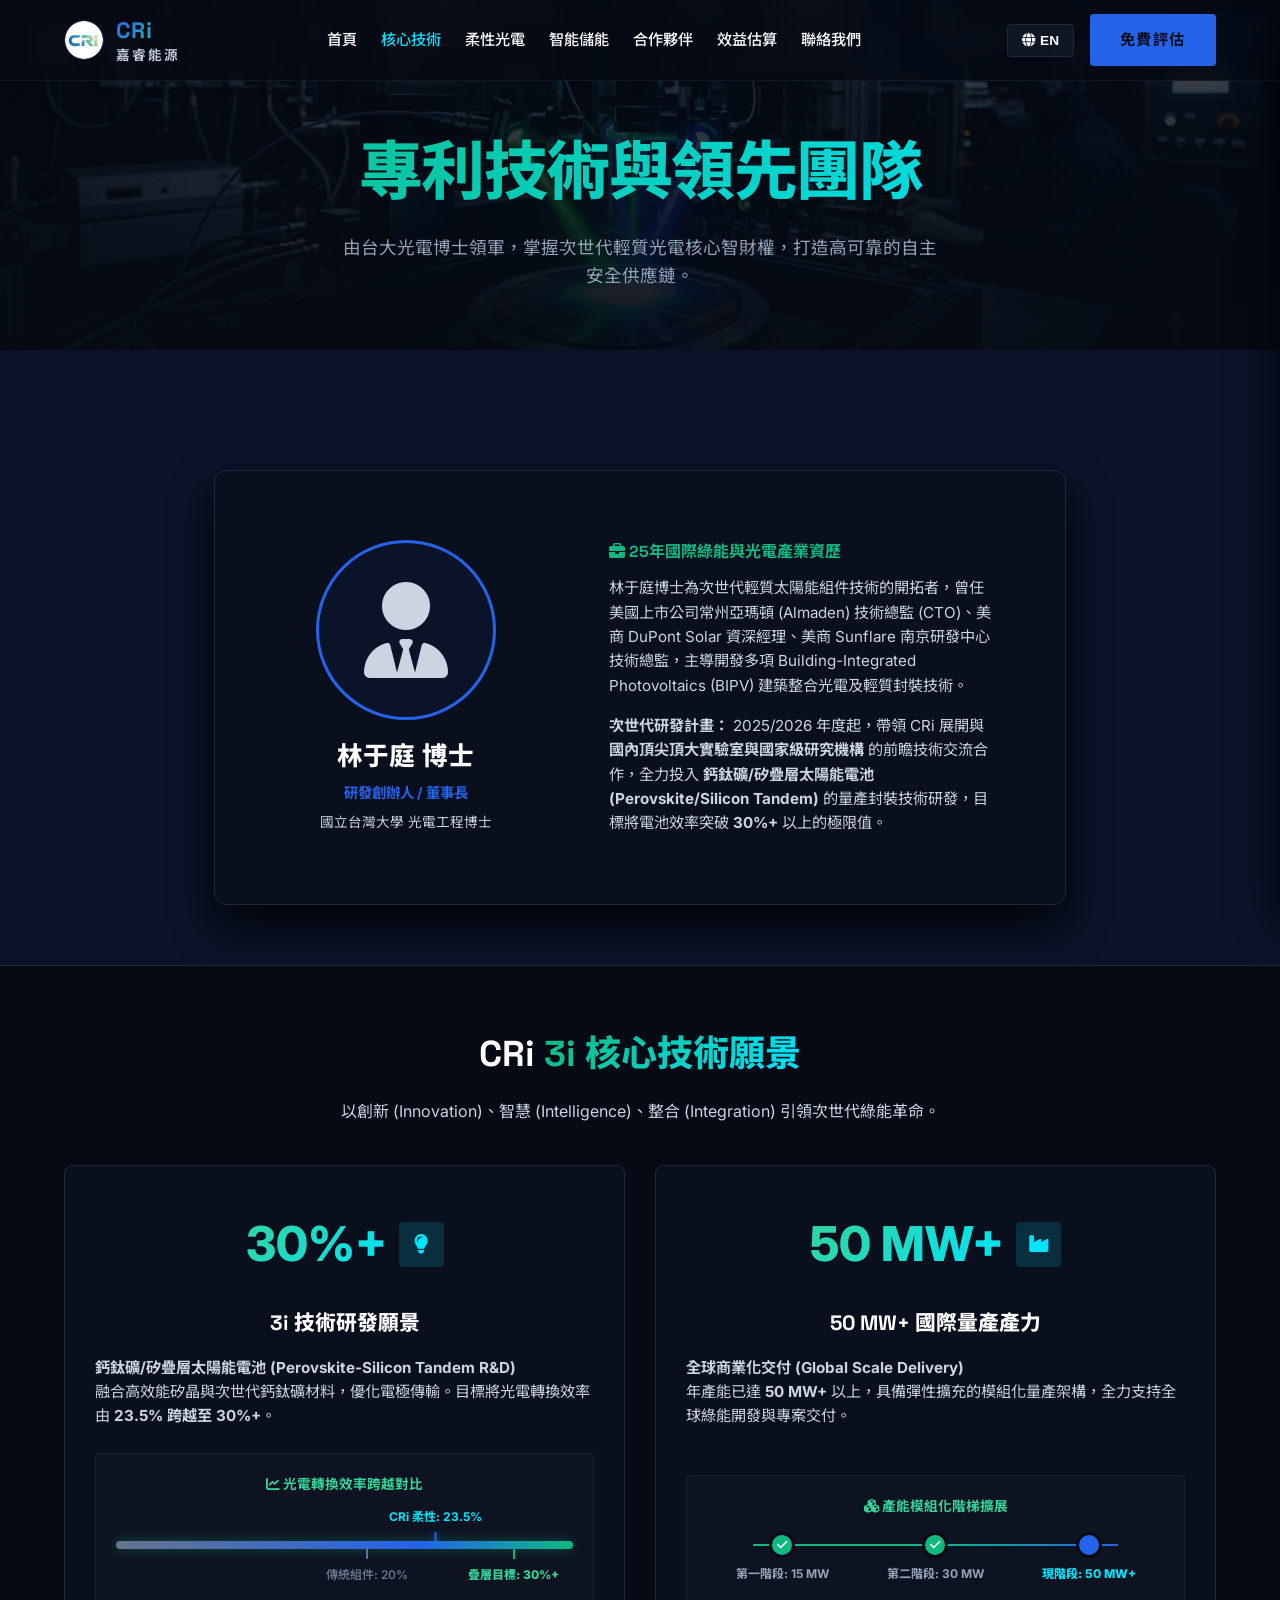
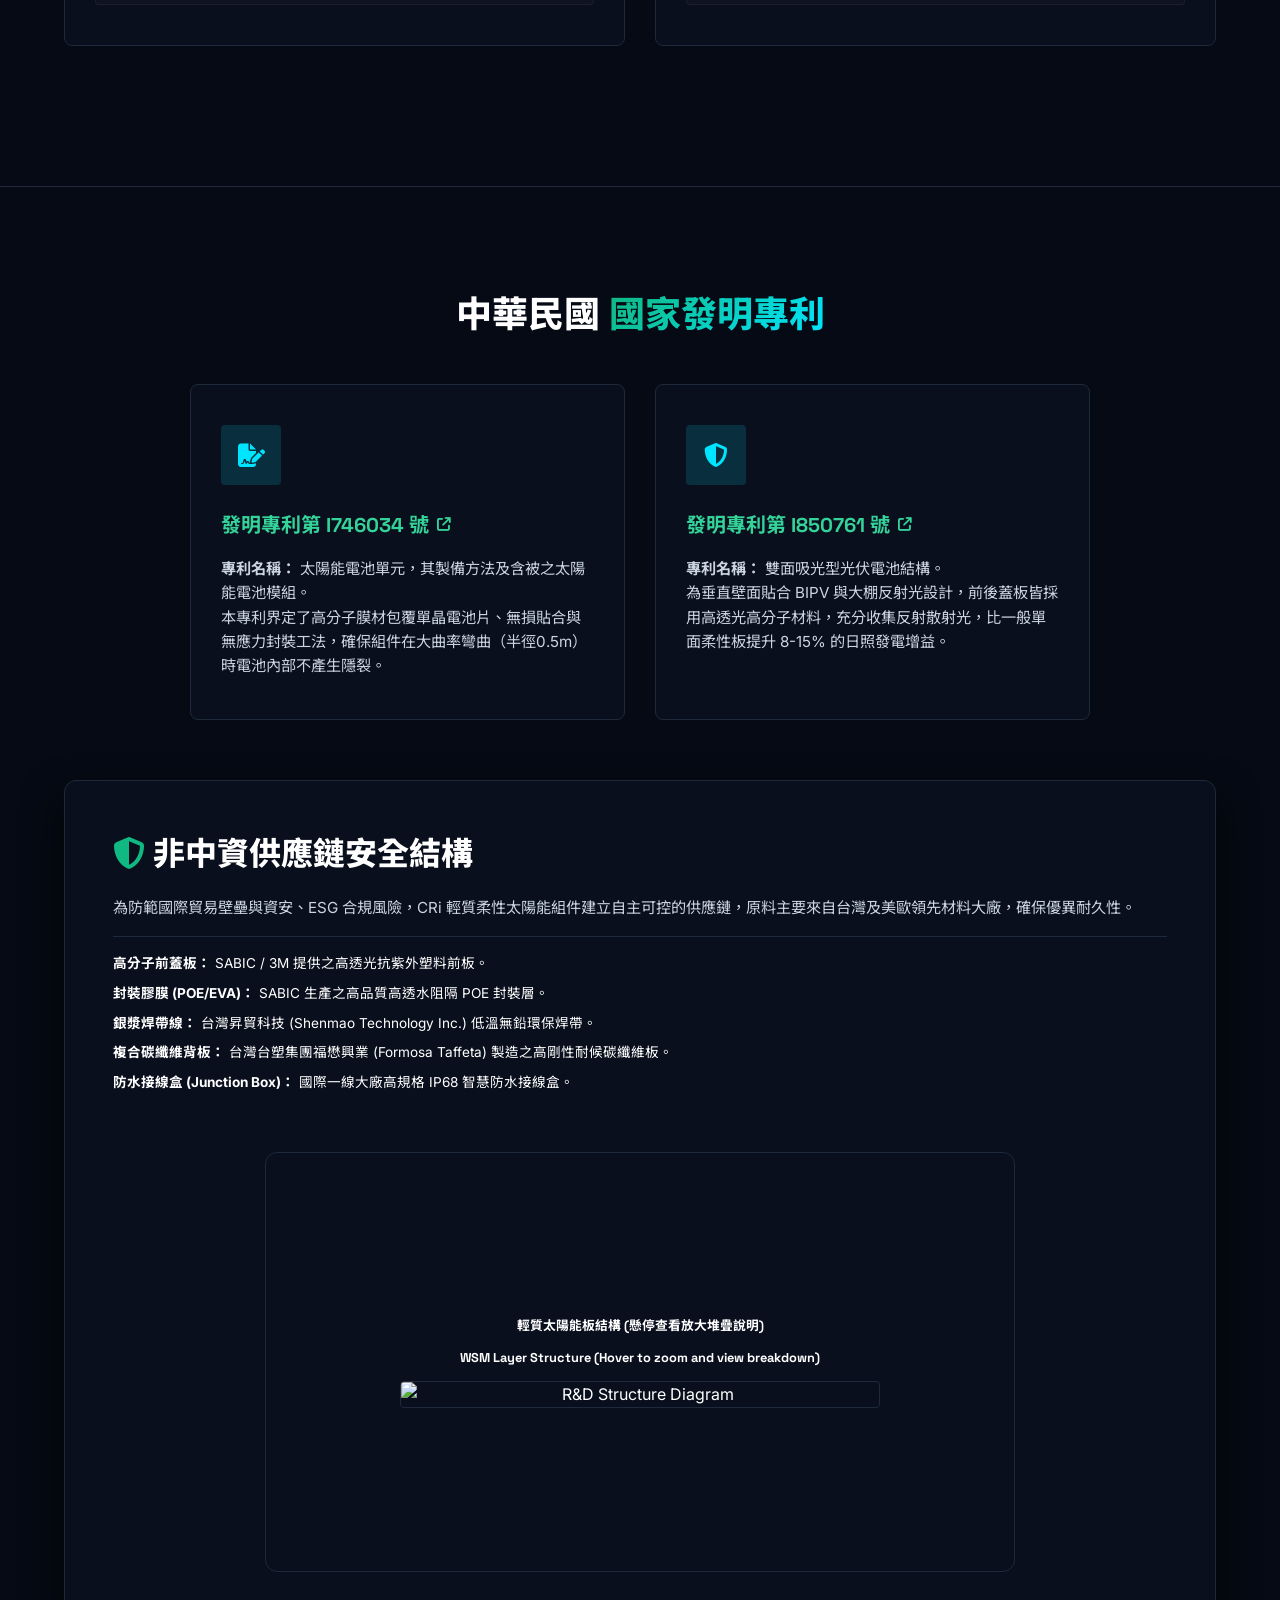
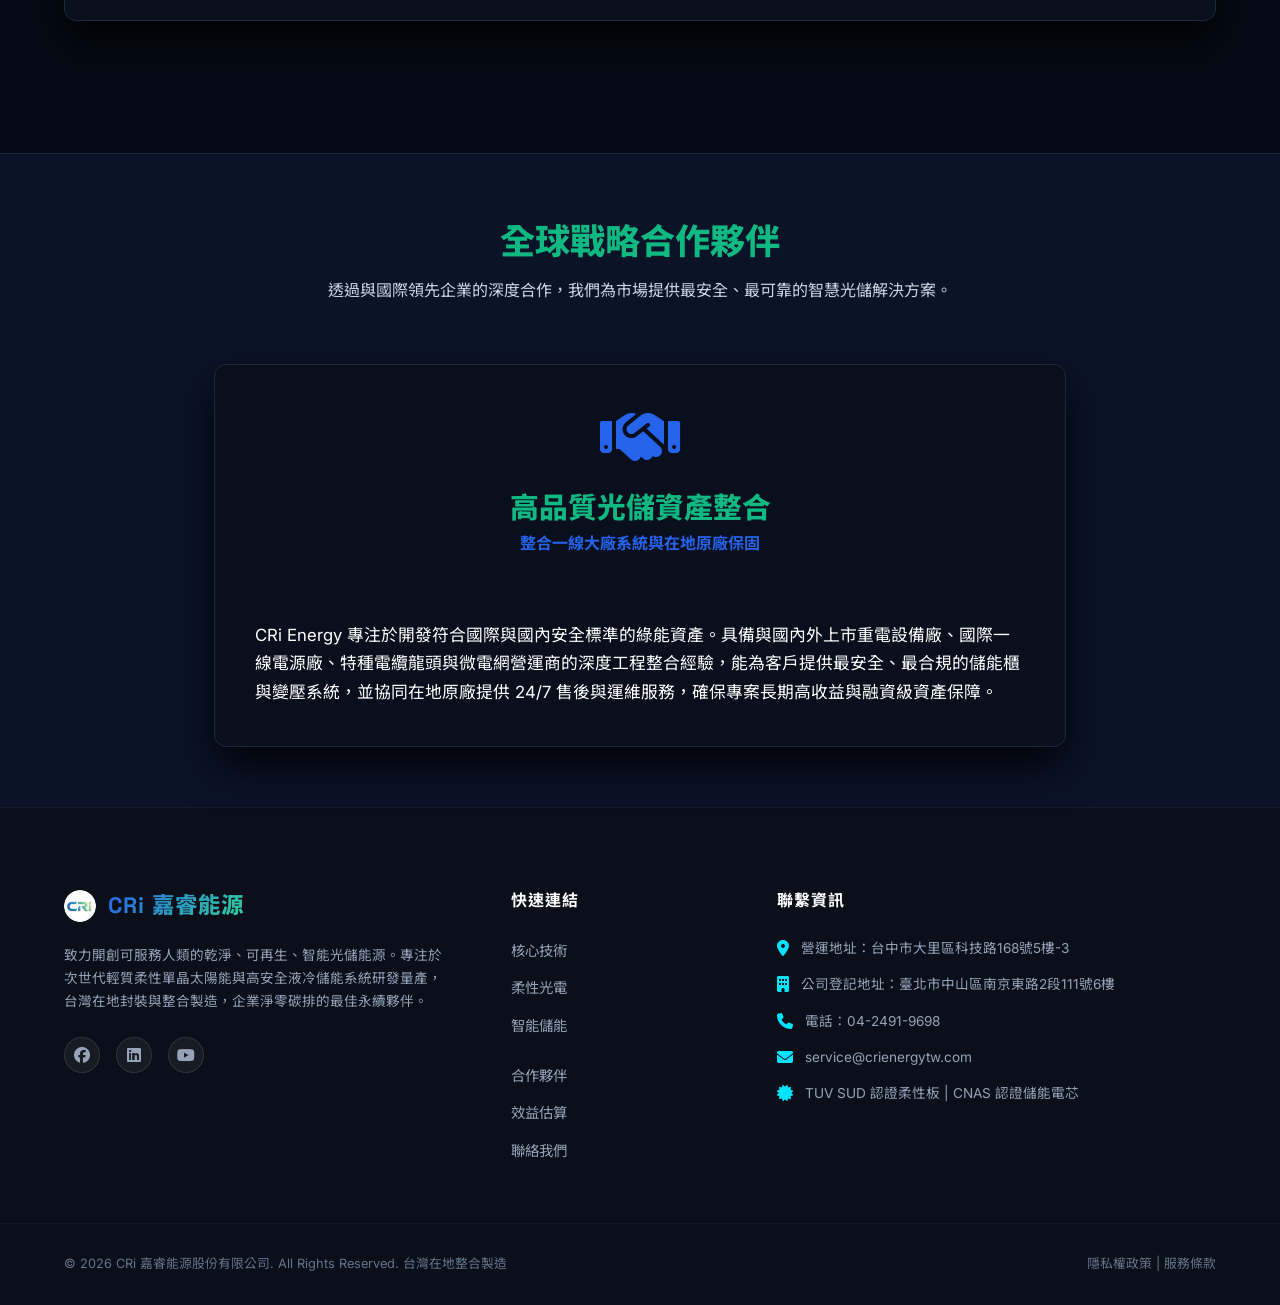
==== commit ca504ce3: "fix(contact): update official inquiry and legal email to service@crienergytw.com" ====
--- a/about.html
+++ b/about.html
@@ -11,12 +11,14 @@
     <meta property="og:type" content="website">
     <meta property="og:url" content="https://www.crienergytw.com/about.html">
     <meta property="og:image" content="https://www.crienergytw.com/images/logo.png">
+    <meta http-equiv="X-Content-Type-Options" content="nosniff">
+    <meta name="referrer" content="strict-origin-when-cross-origin">
     <!-- Google Fonts -->
     <link rel="preconnect" href="https://fonts.googleapis.com">
     <link rel="preconnect" href="https://fonts.gstatic.com" crossorigin>
     <link href="https://fonts.googleapis.com/css2?family=Space+Grotesk:wght@400;500;600;700&family=Inter:wght@400;500;600;700&family=Noto+Sans+TC:wght@300;400;500;700&display=swap" rel="stylesheet">
     <!-- FontAwesome for Icons -->
-    <link rel="stylesheet" href="https://cdnjs.cloudflare.com/ajax/libs/font-awesome/6.4.0/css/all.min.css">
+    <link rel="stylesheet" href="https://cdnjs.cloudflare.com/ajax/libs/font-awesome/6.4.0/css/all.min.css" integrity="sha512-iecdLmaskl7CVkqkXNQ/ZH/XLlvWZOJyj7Yy7tcenmpD1ypASozpmT/E0iPtmFIB46ZmdtAc9eNBvH0H/ZpiBw==" crossorigin="anonymous" referrerpolicy="no-referrer">
     <!-- Custom Style Sheet -->
     <link rel="stylesheet" href="styles.css">
     <link rel="icon" type="image/png" href="images/logo.png">
@@ -395,9 +397,9 @@
                 <p lang="zh" class="footer-desc">致力開創可服務人類的乾淨、可再生、智能光儲能源。專注於次世代輕質柔性單晶太陽能與高安全液冷儲能系統研發量產，台灣在地封裝與整合製造，企業淨零碳排的最佳永續夥伴。</p>
                 <p lang="en" class="footer-desc">Committed to developing clean, renewable, and intelligent solar & storage systems that serve humanity. Offering Taiwan-made flexible modules and advanced LFP storage cabinets.</p>
                 <div class="social-links">
-                    <a href="#" aria-label="Facebook"><i class="fa-brands fa-facebook"></i></a>
-                    <a href="#" aria-label="LinkedIn"><i class="fa-brands fa-linkedin"></i></a>
-                    <a href="#" aria-label="YouTube"><i class="fa-brands fa-youtube"></i></a>
+                    <a href="#" aria-label="Facebook" rel="noopener noreferrer"><i class="fa-brands fa-facebook"></i></a>
+                    <a href="#" aria-label="LinkedIn" rel="noopener noreferrer"><i class="fa-brands fa-linkedin"></i></a>
+                    <a href="#" aria-label="YouTube" rel="noopener noreferrer"><i class="fa-brands fa-youtube"></i></a>
                 </div>
             </div>
 
@@ -422,7 +424,7 @@
                     <li><i class="fa-solid fa-location-dot"></i> <span lang="zh">營運地址：台中市大里區科技路168號5樓-3</span><span lang="en">Operating Address: 5F.-3, No. 168, Keji Rd., Dali Dist., Taichung City, Taiwan</span></li>
                     <li><i class="fa-solid fa-building"></i> <span lang="zh">公司登記地址：臺北市中山區南京東路2段111號6樓</span><span lang="en">Registered Office: 6F., No. 111, Sec. 2, Nanjing E. Rd., Zhongshan Dist., Taipei City, Taiwan</span></li>
                     <li><i class="fa-solid fa-phone"></i> <span lang="zh">電話：04-2491-9698</span><span lang="en">Phone: +886-4-2491-9698</span></li>
-                    <li><i class="fa-solid fa-envelope"></i> seven@crienergytw.com</li>
+                    <li><i class="fa-solid fa-envelope"></i> service@crienergytw.com</li>
                     <li><i class="fa-solid fa-certificate"></i> <span lang="zh">TUV SUD 認證柔性板 | CNAS 認證儲能電芯</span><span lang="en">TUV SUD Certified Solar | CNAS Certified Cells</span></li>
                 </ul>
             </div>
@@ -432,8 +434,8 @@
             <div class="container footer-bottom-flex">
                 <p>&copy; 2026 CRi 嘉睿能源股份有限公司. All Rights Reserved. <span lang="zh">台灣在地整合製造</span><span lang="en">Integrated in Taiwan</span></p>
                 <p>
-                    <a href="#"><span lang="zh">隱私權政策</span><span lang="en">Privacy Policy</span></a> | 
-                    <a href="#"><span lang="zh">服務條款</span><span lang="en">Terms of Service</span></a>
+                    <a href="privacy.html"><span lang="zh">隱私權政策</span><span lang="en">Privacy Policy</span></a> | 
+                    <a href="terms.html"><span lang="zh">服務條款</span><span lang="en">Terms of Service</span></a>
                 </p>
             </div>
         </div>
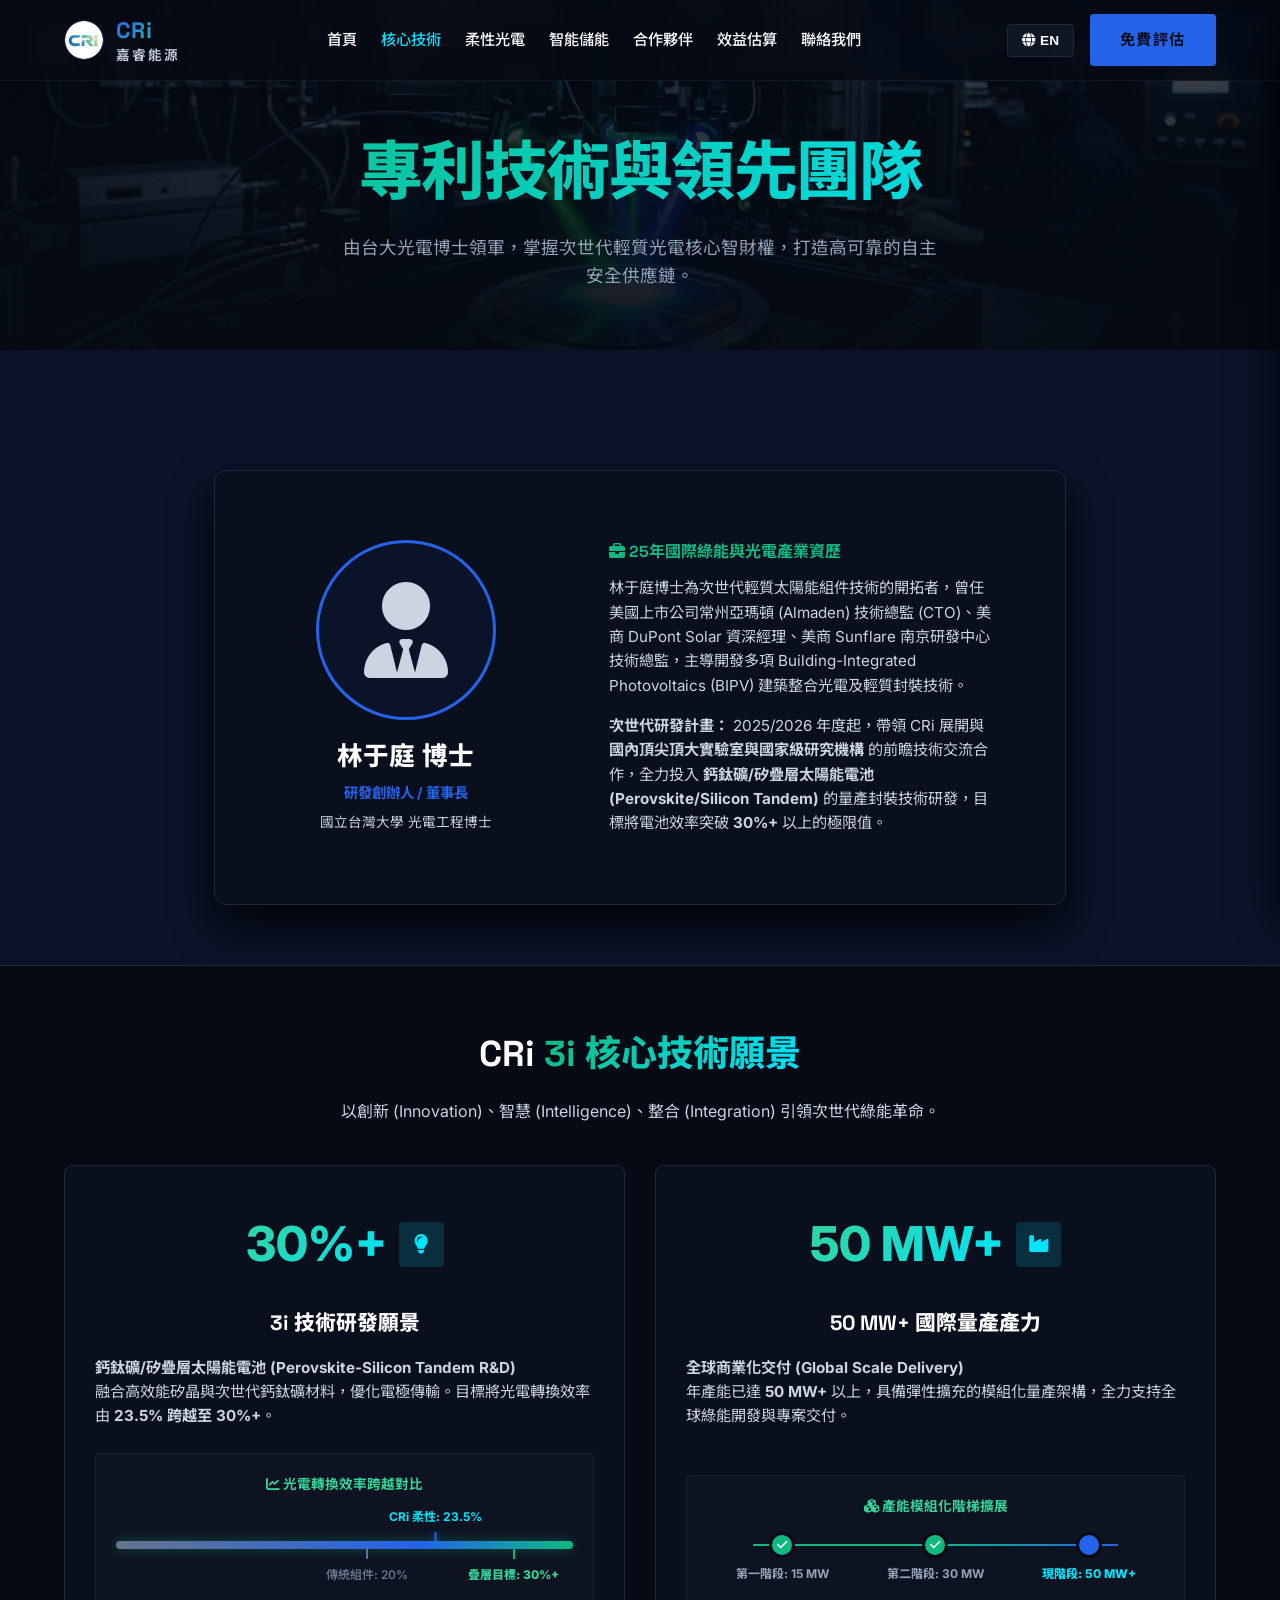
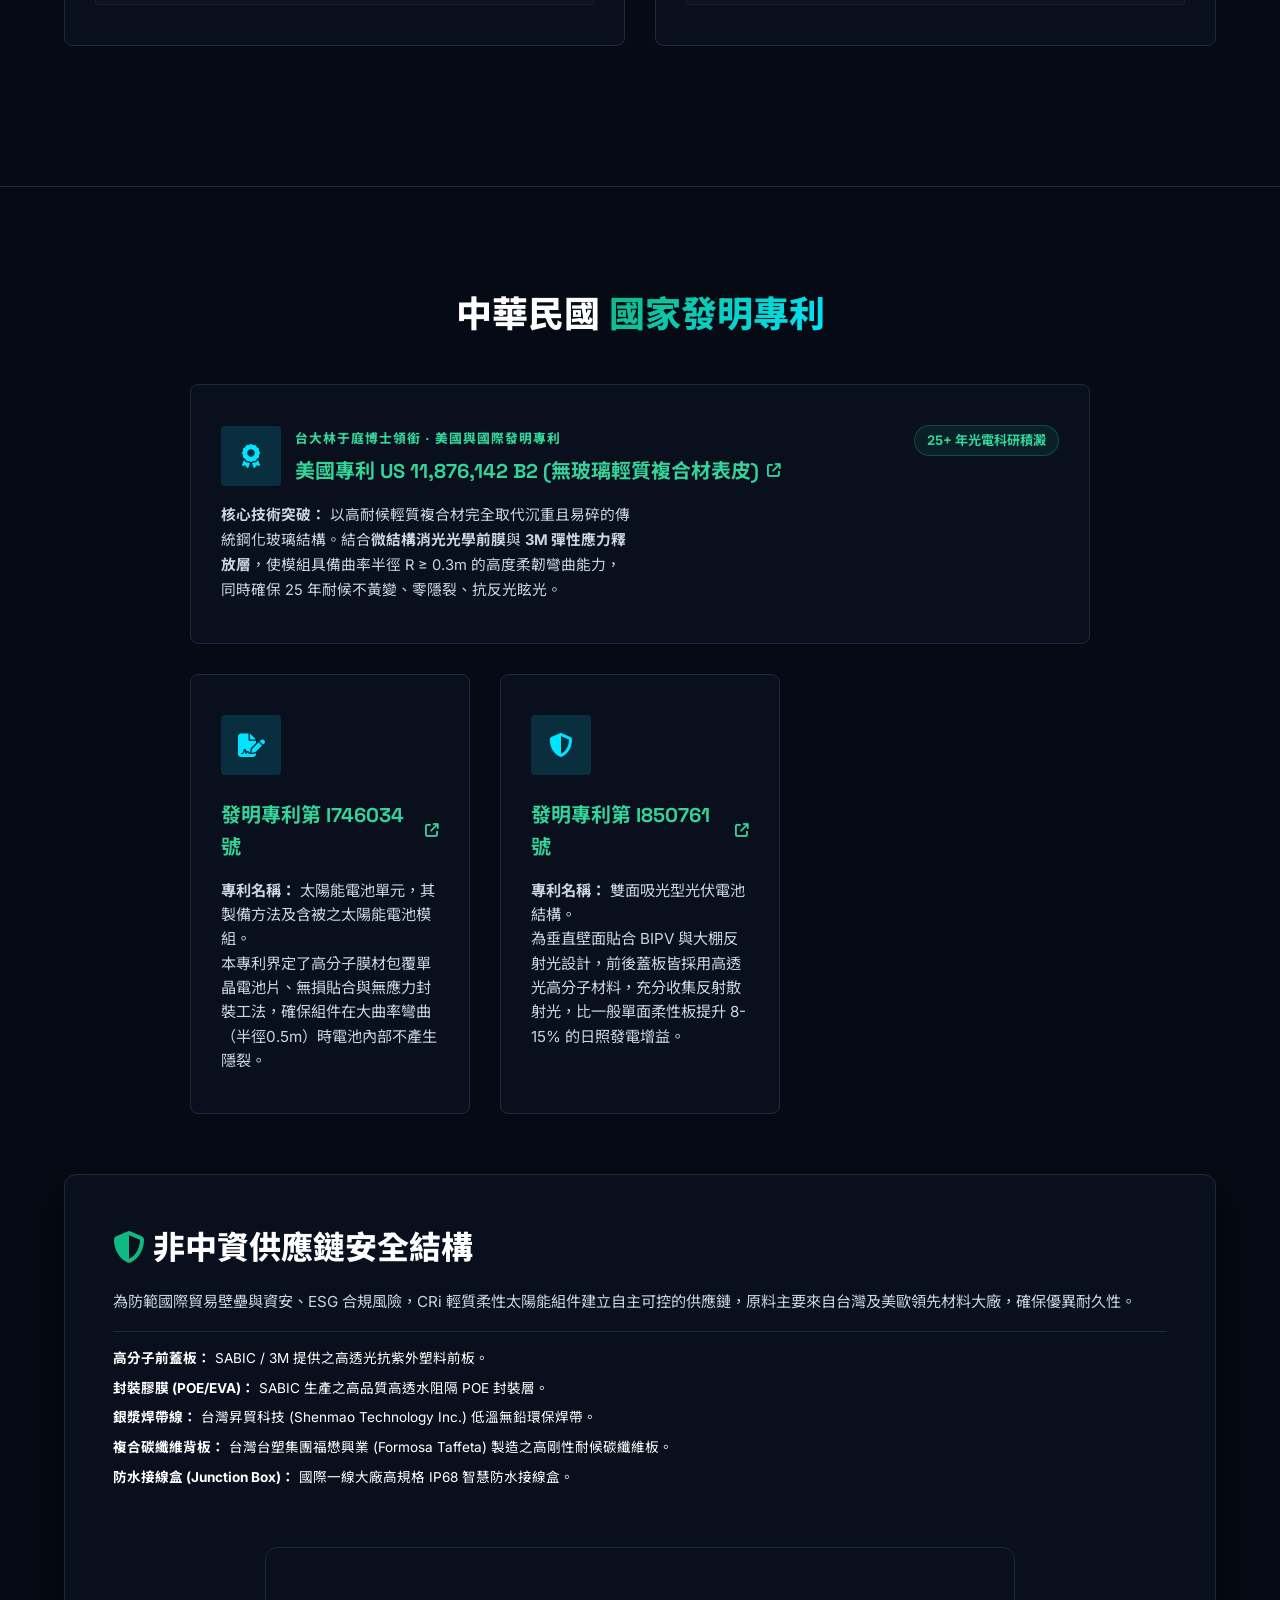
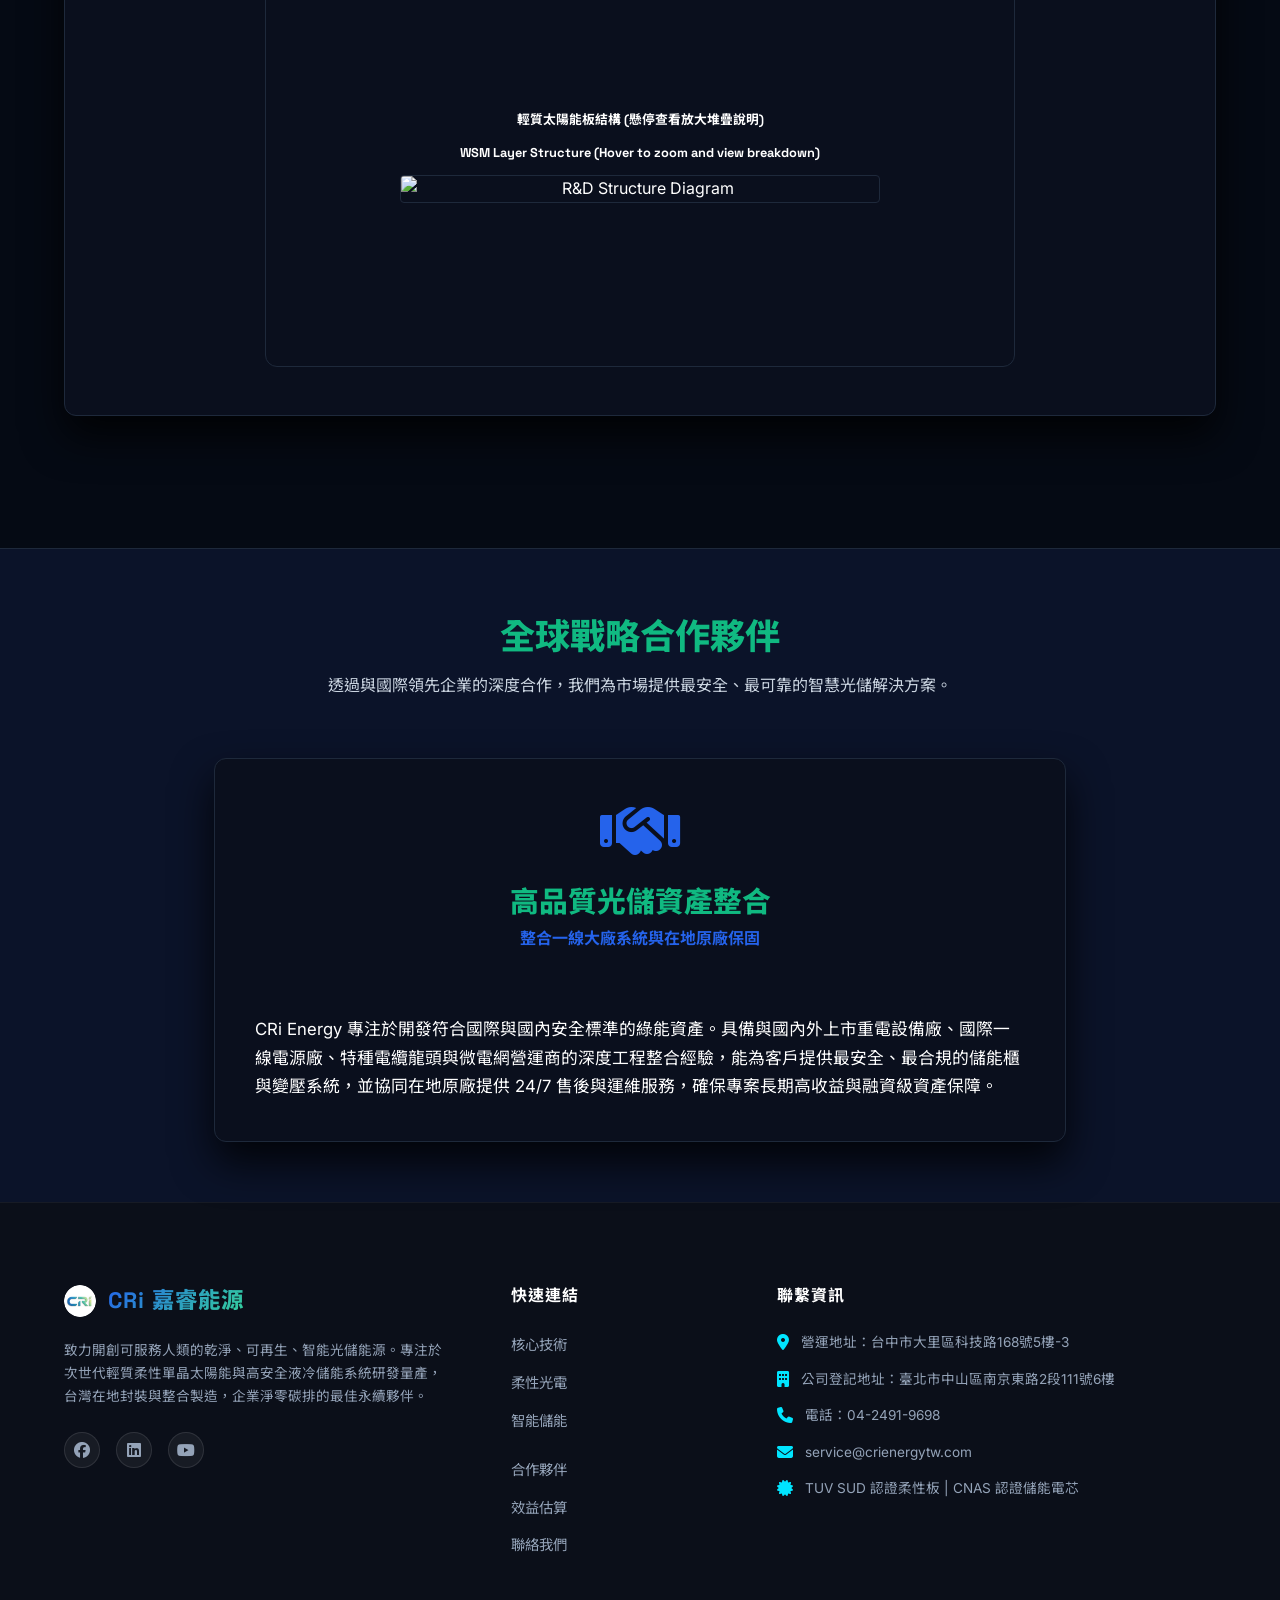
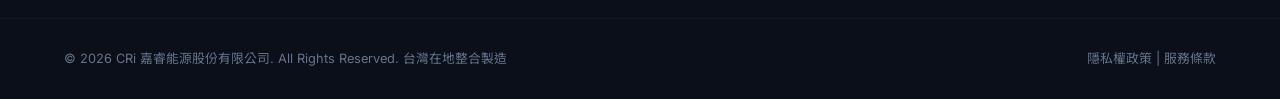
==== commit 0d987071: "feat(bipv): integrate KINERIX kinetic facade, WSM spec matrix, Sika bonding, and US patent from pres" ====
--- a/about.html
+++ b/about.html
@@ -9,8 +9,13 @@
     <meta property="og:title" content="核心技術與國家發明專利 | CRi 嘉睿能源">
     <meta property="og:description" content="深入了解 CRi 嘉睿能源的次世代 3i 綠能研發架構。投入 30%+ 鈣鈦礦-矽疊層電池前瞻研發，擁有多項中華民國國家發明專利，建立自主可控的非中資供應鏈。">
     <meta property="og:type" content="website">
-    <meta property="og:url" content="https://www.crienergytw.com/about.html">
+    <meta property="og:url" content="https://www.crienergytw.com/about">
     <meta property="og:image" content="https://www.crienergytw.com/images/logo.png">
+        <!-- Geographic & Localization Meta Tags (Natural GEO) -->
+    <meta name="geo.region" content="TW-TXG">
+    <meta name="geo.placename" content="台中市大里區">
+    <meta name="geo.position" content="24.0991;120.6974">
+    <meta name="ICBM" content="24.0991, 120.6974">
     <meta http-equiv="X-Content-Type-Options" content="nosniff">
     <meta name="referrer" content="strict-origin-when-cross-origin">
     <!-- Google Fonts -->
@@ -22,13 +27,13 @@
     <!-- Custom Style Sheet -->
     <link rel="stylesheet" href="styles.css">
     <link rel="icon" type="image/png" href="images/logo.png">
-    <link rel="canonical" href="https://www.crienergytw.com/about.html">
+    <link rel="canonical" href="https://www.crienergytw.com/about">
 </head>
 <body class="lang-zh">
     <!-- Navigation Header -->
     <header class="header">
         <div class="container nav-container">
-            <a href="index.html" class="logo">
+            <a href="./" class="logo">
                 <img src="images/logo.png" alt="CRi Logo" width="40" height="40" style="border-radius:50%; object-fit:cover; border: 1.5px solid var(--border);">
                 <div class="logo-text">
                     <span class="brand-cri">CRi</span>
@@ -38,13 +43,13 @@
             </a>
 
             <nav class="nav-links">
-                <a href="index.html"><span lang="zh">首頁</span><span lang="en">Home</span></a>
-                <a href="about.html" class="active"><span lang="zh">核心技術</span><span lang="en">Tech</span></a>
-                <a href="products-solar.html"><span lang="zh">柔性光電</span><span lang="en">Solar</span></a>
-                <a href="products-storage.html"><span lang="zh">智能儲能</span><span lang="en">Storage</span></a>
-                <a href="partnerships.html"><span lang="zh">合作夥伴</span><span lang="en">Partnerships</span></a>
-                <a href="calculator.html"><span lang="zh">效益估算</span><span lang="en">ROI Calc</span></a>
-                <a href="contact.html"><span lang="zh">聯絡我們</span><span lang="en">Contact</span></a>
+                <a href="./"><span lang="zh">首頁</span><span lang="en">Home</span></a>
+                <a href="about" class="active"><span lang="zh">核心技術</span><span lang="en">Tech</span></a>
+                <a href="products-solar"><span lang="zh">柔性光電</span><span lang="en">Solar</span></a>
+                <a href="products-storage"><span lang="zh">智能儲能</span><span lang="en">Storage</span></a>
+                <a href="partnerships"><span lang="zh">合作夥伴</span><span lang="en">Partnerships</span></a>
+                <a href="calculator"><span lang="zh">效益估算</span><span lang="en">ROI Calc</span></a>
+                <a href="contact"><span lang="zh">聯絡我們</span><span lang="en">Contact</span></a>
             </nav>
 
             <div class="header-actions">
@@ -52,7 +57,7 @@
                     <span lang="zh"><i class="fa-solid fa-globe"></i> EN</span>
                     <span lang="en"><i class="fa-solid fa-globe"></i> 繁中</span>
                 </button>
-                <a href="contact.html" class="btn btn-accent nav-cta">
+                <a href="contact" class="btn btn-accent nav-cta">
                     <span lang="zh">免費評估</span>
                     <span lang="en">Free Quote</span>
                 </a>
@@ -70,14 +75,14 @@
             <button class="drawer-close"><i class="fa-solid fa-xmark"></i></button>
         </div>
         <nav class="drawer-links">
-            <a href="index.html" class="drawer-link"><span lang="zh">首頁</span><span lang="en">Home</span></a>
-            <a href="about.html" class="drawer-link active"><span lang="zh">核心技術</span><span lang="en">Tech</span></a>
-            <a href="products-solar.html" class="drawer-link"><span lang="zh">柔性光電</span><span lang="en">Solar</span></a>
-            <a href="products-storage.html" class="drawer-link"><span lang="zh">智能儲能</span><span lang="en">Storage</span></a>
-            <a href="partnerships.html" class="drawer-link"><span lang="zh">合作夥伴</span><span lang="en">Partnerships</span></a>
-            <a href="calculator.html" class="drawer-link"><span lang="zh">效益估算</span><span lang="en">ROI Calc</span></a>
-            <a href="contact.html" class="drawer-link"><span lang="zh">聯絡我們</span><span lang="en">Contact</span></a>
-            <a href="contact.html" class="drawer-link btn btn-accent text-center mt-2"><span lang="zh">免費評估</span><span lang="en">Free Quote</span></a>
+            <a href="./" class="drawer-link"><span lang="zh">首頁</span><span lang="en">Home</span></a>
+            <a href="about" class="drawer-link active"><span lang="zh">核心技術</span><span lang="en">Tech</span></a>
+            <a href="products-solar" class="drawer-link"><span lang="zh">柔性光電</span><span lang="en">Solar</span></a>
+            <a href="products-storage" class="drawer-link"><span lang="zh">智能儲能</span><span lang="en">Storage</span></a>
+            <a href="partnerships" class="drawer-link"><span lang="zh">合作夥伴</span><span lang="en">Partnerships</span></a>
+            <a href="calculator" class="drawer-link"><span lang="zh">效益估算</span><span lang="en">ROI Calc</span></a>
+            <a href="contact" class="drawer-link"><span lang="zh">聯絡我們</span><span lang="en">Contact</span></a>
+            <a href="contact" class="drawer-link btn btn-accent text-center mt-2"><span lang="zh">免費評估</span><span lang="en">Free Quote</span></a>
         </nav>
     </div>
 
@@ -248,6 +253,38 @@
             </div>
             
             <div class="features-grid" style="max-width: 900px; margin: 0 auto 60px auto;">
+                <div class="feature-card" style="background:var(--light); border:1px solid var(--border); grid-column: 1 / -1;">
+                    <div style="display:flex; justify-content:space-between; align-items:flex-start; flex-wrap:wrap; gap:16px; margin-bottom:16px;">
+                        <div style="display:flex; align-items:center; gap:14px;">
+                            <div class="card-icon card-icon-accent" style="margin:0;"><i class="fa-solid fa-award"></i></div>
+                            <div>
+                                <span style="font-size:0.8rem; font-weight:800; color:var(--primary-light); text-transform:uppercase; letter-spacing:1px;">台大林于庭博士領銜 · 美國與國際發明專利</span>
+                                <h3 lang="zh" style="margin:4px 0 0 0;">
+                                    <a href="https://patents.google.com/patent/US11876142B2/en" target="_blank" style="color:var(--primary-light); text-decoration:none; display:inline-flex; align-items:center; gap:8px;">
+                                        美國專利 US 11,876,142 B2 (無玻璃輕質複合材表皮) <i class="fa-solid fa-arrow-up-right-from-square" style="font-size:0.85rem;"></i>
+                                    </a>
+                                </h3>
+                                <h3 lang="en" style="margin:4px 0 0 0;">
+                                    <a href="https://patents.google.com/patent/US11876142B2/en" target="_blank" style="color:var(--primary-light); text-decoration:none; display:inline-flex; align-items:center; gap:8px;">
+                                        US Patent US 11,876,142 B2 (Glass-Free Lightweight Composite) <i class="fa-solid fa-arrow-up-right-from-square" style="font-size:0.85rem;"></i>
+                                    </a>
+                                </h3>
+                            </div>
+                        </div>
+                        <span style="background:rgba(16,185,129,0.1); border:1px solid rgba(16,185,129,0.3); color:var(--primary-light); padding:4px 12px; border-radius:20px; font-size:0.82rem; font-weight:700;">
+                            25+ 年光電科研積澱
+                        </span>
+                    </div>
+                    <div style="display:grid; grid-template-columns: 1fr 1fr; gap:20px;">
+                        <p lang="zh" style="margin:0; font-size:0.92rem; color:var(--gray); line-height:1.7;">
+                            <strong>核心技術突破：</strong> 以高耐候輕質複合材完全取代沉重且易碎的傳統鋼化玻璃結構。結合<strong>微結構消光光學前膜</strong>與 <strong>3M 彈性應力釋放層</strong>，使模組具備曲率半徑 R &ge; 0.3m 的高度柔韌彎曲能力，同時確保 25 年耐候不黃變、零隱裂、抗反光眩光。
+                        </p>
+                        <p lang="en" style="margin:0; font-size:0.92rem; color:var(--gray); line-height:1.7;">
+                            <strong>Scientific Breakthrough:</strong> Replaces rigid tempered glass with aerospace-grade composite polymer films. Features anti-glare microstructures and 3M stress-dispersion layers, achieving R &ge; 0.3m bending radius with zero micro-cracks over 25-year service life.
+                        </p>
+                    </div>
+                </div>
+
                 <div class="feature-card" style="background:var(--light); border:1px solid var(--border);">
                     <div class="card-icon card-icon-accent"><i class="fa-solid fa-file-signature"></i></div>
                     <h3 lang="zh">
@@ -407,13 +444,13 @@
                 <h4 lang="zh">快速連結</h4>
                 <h4 lang="en">Quick Links</h4>
                 <ul>
-                    <li><a href="about.html"><span lang="zh">核心技術</span><span lang="en">Tech</span></a></li>
-                    <li><a href="products-solar.html"><span lang="zh">柔性光電</span><span lang="en">Solar</span></a></li>
-                    <li><a href="products-storage.html"><span lang="zh">智能儲能</span><span lang="en">Storage</span></a></li>
+                    <li><a href="about"><span lang="zh">核心技術</span><span lang="en">Tech</span></a></li>
+                    <li><a href="products-solar"><span lang="zh">柔性光電</span><span lang="en">Solar</span></a></li>
+                    <li><a href="products-storage"><span lang="zh">智能儲能</span><span lang="en">Storage</span></a></li>
                     <li></li>
-                    <li><a href="partnerships.html"><span lang="zh">合作夥伴</span><span lang="en">Partnerships</span></a></li>
-                    <li><a href="calculator.html"><span lang="zh">效益估算</span><span lang="en">ROI Calc</span></a></li>
-                    <li><a href="contact.html"><span lang="zh">聯絡我們</span><span lang="en">Contact</span></a></li>
+                    <li><a href="partnerships"><span lang="zh">合作夥伴</span><span lang="en">Partnerships</span></a></li>
+                    <li><a href="calculator"><span lang="zh">效益估算</span><span lang="en">ROI Calc</span></a></li>
+                    <li><a href="contact"><span lang="zh">聯絡我們</span><span lang="en">Contact</span></a></li>
                 </ul>
             </div>
 
@@ -434,8 +471,8 @@
             <div class="container footer-bottom-flex">
                 <p>&copy; 2026 CRi 嘉睿能源股份有限公司. All Rights Reserved. <span lang="zh">台灣在地整合製造</span><span lang="en">Integrated in Taiwan</span></p>
                 <p>
-                    <a href="privacy.html"><span lang="zh">隱私權政策</span><span lang="en">Privacy Policy</span></a> | 
-                    <a href="terms.html"><span lang="zh">服務條款</span><span lang="en">Terms of Service</span></a>
+                    <a href="privacy"><span lang="zh">隱私權政策</span><span lang="en">Privacy Policy</span></a> | 
+                    <a href="terms"><span lang="zh">服務條款</span><span lang="en">Terms of Service</span></a>
                 </p>
             </div>
         </div>
--- a/styles.css
+++ b/styles.css
@@ -2282,3 +2282,315 @@
 .pulse-blue-active {
     animation: pulse-blue-glow 2s infinite !important;
 }
+
+
+/* ==========================================================================
+   KINERIX & BIPV ADVANCED ARCHITECTURAL SHOWCASE STYLES
+   ========================================================================== */
+
+.kinerix-hero-card {
+    background: linear-gradient(135deg, rgba(15, 23, 42, 0.95), rgba(5, 10, 20, 0.98));
+    border: 1px solid rgba(16, 185, 129, 0.25);
+    border-radius: var(--radius-lg);
+    overflow: hidden;
+    margin-bottom: 60px;
+    box-shadow: 0 20px 40px -15px rgba(0, 0, 0, 0.7);
+    display: grid;
+    grid-template-columns: 1.1fr 0.9fr;
+    gap: 0;
+}
+
+@media (max-width: 992px) {
+    .kinerix-hero-card {
+        grid-template-columns: 1fr;
+    }
+}
+
+.kinerix-hero-content {
+    padding: 48px 40px;
+    display: flex;
+    flex-direction: column;
+    justify-content: center;
+}
+
+.kinerix-tag {
+    display: inline-flex;
+    align-items: center;
+    gap: 8px;
+    background: rgba(16, 185, 129, 0.12);
+    color: var(--primary-light);
+    border: 1px solid rgba(16, 185, 129, 0.3);
+    padding: 6px 14px;
+    border-radius: 20px;
+    font-size: 0.85rem;
+    font-weight: 700;
+    letter-spacing: 1px;
+    text-transform: uppercase;
+    width: fit-content;
+    margin-bottom: 20px;
+}
+
+.kinerix-title {
+    font-size: 2.2rem;
+    font-weight: 800;
+    color: var(--dark);
+    line-height: 1.25;
+    margin-bottom: 16px;
+}
+
+.kinerix-stats-row {
+    display: grid;
+    grid-template-columns: repeat(3, 1fr);
+    gap: 16px;
+    margin: 28px 0;
+}
+
+@media (max-width: 600px) {
+    .kinerix-stats-row {
+        grid-template-columns: 1fr;
+    }
+}
+
+.kinerix-stat-item {
+    background: rgba(255, 255, 255, 0.03);
+    border: 1px solid rgba(255, 255, 255, 0.08);
+    border-radius: var(--radius-sm);
+    padding: 16px;
+    text-align: center;
+}
+
+.kinerix-stat-val {
+    display: block;
+    font-size: 1.8rem;
+    font-weight: 800;
+    color: var(--primary-light);
+    line-height: 1.1;
+    margin-bottom: 4px;
+}
+
+.kinerix-stat-lbl {
+    font-size: 0.8rem;
+    color: var(--gray);
+    line-height: 1.4;
+}
+
+.kinerix-hero-img-wrap {
+    position: relative;
+    overflow: hidden;
+    min-height: 380px;
+    background: #0b1120;
+}
+
+.kinerix-hero-img-wrap img {
+    width: 100%;
+    height: 100%;
+    object-fit: cover;
+    transition: transform 0.6s ease;
+}
+
+.kinerix-hero-card:hover .kinerix-hero-img-wrap img {
+    transform: scale(1.03);
+}
+
+/* WSM Architectural Matrix Grid */
+.wsm-matrix-grid {
+    display: grid;
+    grid-template-columns: repeat(4, 1fr);
+    gap: 20px;
+    margin: 40px 0 60px 0;
+}
+
+@media (max-width: 1200px) {
+    .wsm-matrix-grid {
+        grid-template-columns: repeat(2, 1fr);
+    }
+}
+
+@media (max-width: 640px) {
+    .wsm-matrix-grid {
+        grid-template-columns: 1fr;
+    }
+}
+
+.wsm-card {
+    background: var(--light);
+    border: 1px solid var(--border);
+    border-radius: var(--radius-md);
+    padding: 24px 20px;
+    display: flex;
+    flex-direction: column;
+    transition: var(--transition);
+}
+
+.wsm-card:hover {
+    border-color: var(--primary-light);
+    transform: translateY(-4px);
+    box-shadow: 0 12px 24px -10px rgba(16, 185, 129, 0.2);
+}
+
+.wsm-card-badge {
+    font-size: 0.75rem;
+    font-weight: 700;
+    letter-spacing: 0.5px;
+    color: var(--primary-light);
+    background: rgba(16, 185, 129, 0.1);
+    border-radius: 4px;
+    padding: 4px 8px;
+    width: fit-content;
+    margin-bottom: 12px;
+}
+
+.wsm-card-name {
+    font-size: 1.4rem;
+    font-weight: 800;
+    color: var(--dark);
+    margin-bottom: 4px;
+}
+
+.wsm-card-spec-row {
+    font-size: 0.85rem;
+    color: var(--gray);
+    margin-bottom: 16px;
+    border-bottom: 1px solid rgba(255, 255, 255, 0.05);
+    padding-bottom: 10px;
+}
+
+.wsm-img-container {
+    height: 180px;
+    background: rgba(15, 23, 42, 0.6);
+    border-radius: var(--radius-sm);
+    display: flex;
+    align-items: center;
+    justify-content: center;
+    padding: 12px;
+    margin-bottom: 16px;
+}
+
+.wsm-img-container img {
+    max-height: 100%;
+    max-width: 100%;
+    object-fit: contain;
+}
+
+.wsm-card-specs {
+    list-style: none;
+    padding: 0;
+    margin: 0 0 16px 0;
+    font-size: 0.82rem;
+    color: var(--gray);
+    flex-grow: 1;
+}
+
+.wsm-card-specs li {
+    padding: 6px 0;
+    border-bottom: 1px dashed rgba(255, 255, 255, 0.05);
+    display: flex;
+    justify-content: space-between;
+}
+
+.wsm-card-specs strong {
+    color: var(--dark);
+}
+
+/* Strategic Architecture Solutions Showcase */
+.solution-showcase-grid {
+    display: grid;
+    grid-template-columns: repeat(3, 1fr);
+    gap: 24px;
+    margin-top: 32px;
+}
+
+@media (max-width: 992px) {
+    .solution-showcase-grid {
+        grid-template-columns: 1fr;
+    }
+}
+
+.solution-card {
+    background: var(--light);
+    border: 1px solid var(--border);
+    border-radius: var(--radius-md);
+    overflow: hidden;
+    display: flex;
+    flex-direction: column;
+    transition: var(--transition);
+}
+
+.solution-card:hover {
+    border-color: var(--accent-light);
+    transform: translateY(-4px);
+    box-shadow: 0 16px 32px -12px rgba(37, 99, 235, 0.25);
+}
+
+.solution-img-wrap {
+    height: 220px;
+    overflow: hidden;
+    position: relative;
+    background: #0f172a;
+}
+
+.solution-img-wrap img {
+    width: 100%;
+    height: 100%;
+    object-fit: cover;
+    transition: transform 0.5s ease;
+}
+
+.solution-card:hover .solution-img-wrap img {
+    transform: scale(1.05);
+}
+
+.solution-body {
+    padding: 28px 24px;
+    display: flex;
+    flex-direction: column;
+    flex-grow: 1;
+}
+
+.solution-num {
+    font-size: 0.8rem;
+    font-weight: 800;
+    color: var(--accent-light);
+    letter-spacing: 1px;
+    margin-bottom: 8px;
+    text-transform: uppercase;
+}
+
+.solution-title {
+    font-size: 1.3rem;
+    font-weight: 700;
+    color: var(--dark);
+    margin-bottom: 12px;
+    line-height: 1.3;
+}
+
+.solution-desc {
+    font-size: 0.9rem;
+    color: var(--gray);
+    line-height: 1.6;
+    margin-bottom: 20px;
+    flex-grow: 1;
+}
+
+.solution-points {
+    list-style: none;
+    padding: 0;
+    margin: 0;
+    font-size: 0.85rem;
+    color: var(--dark);
+    border-top: 1px solid rgba(255, 255, 255, 0.05);
+    padding-top: 16px;
+}
+
+.solution-points li {
+    display: flex;
+    align-items: flex-start;
+    gap: 8px;
+    margin-bottom: 8px;
+}
+
+.solution-points li i {
+    color: var(--primary-light);
+    margin-top: 3px;
+    font-size: 0.8rem;
+}
